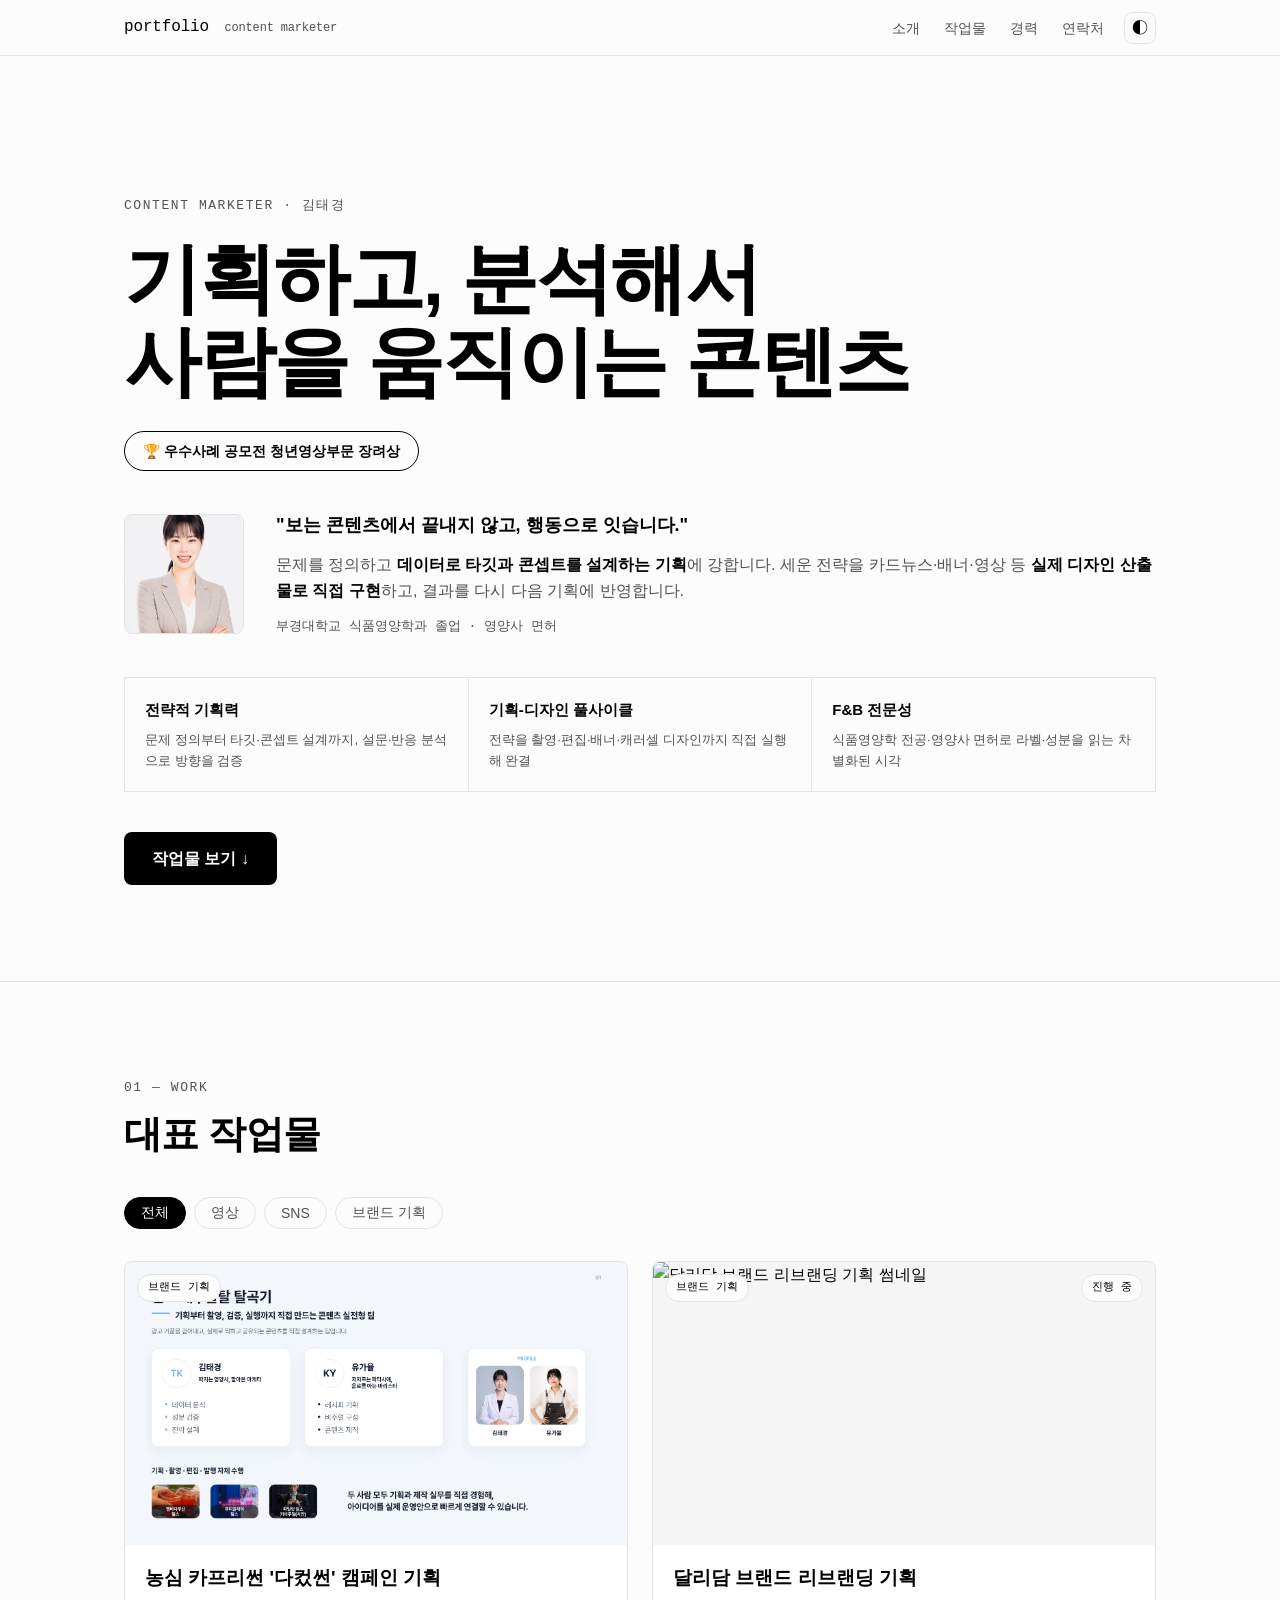
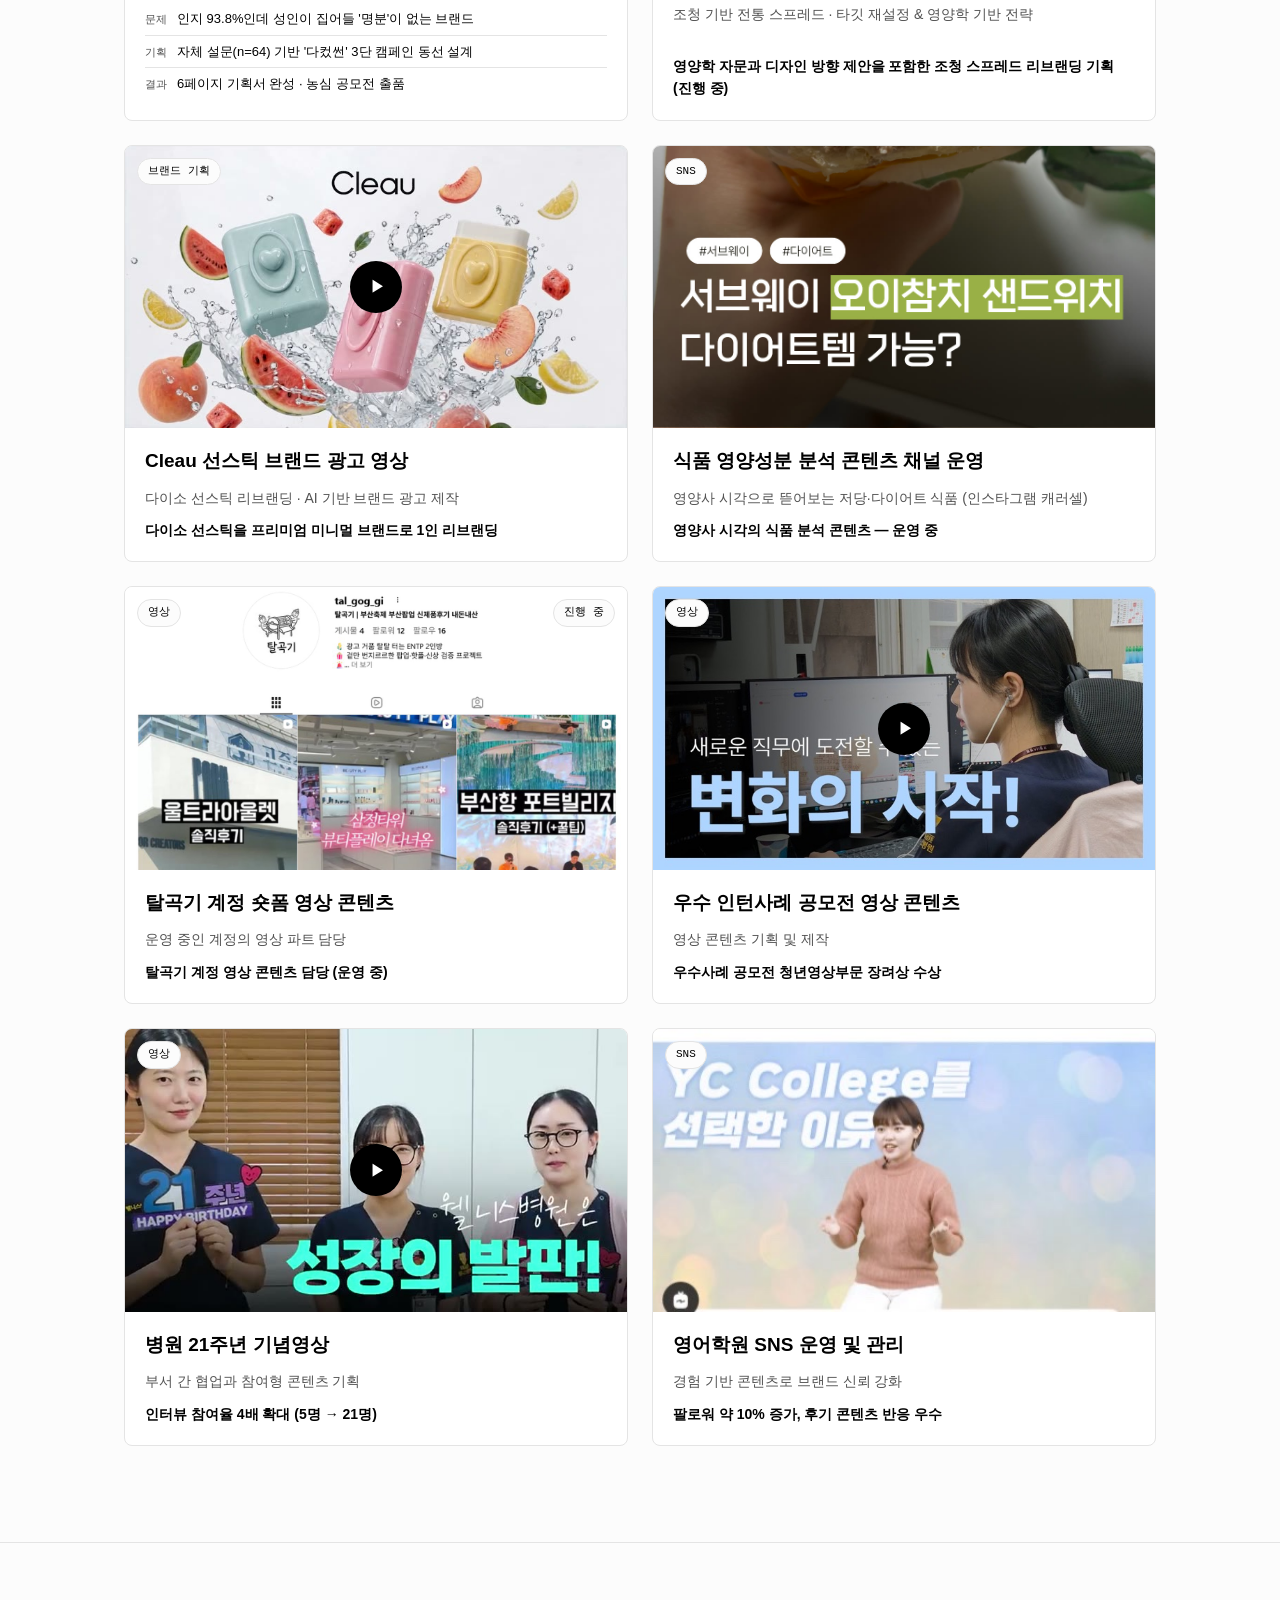
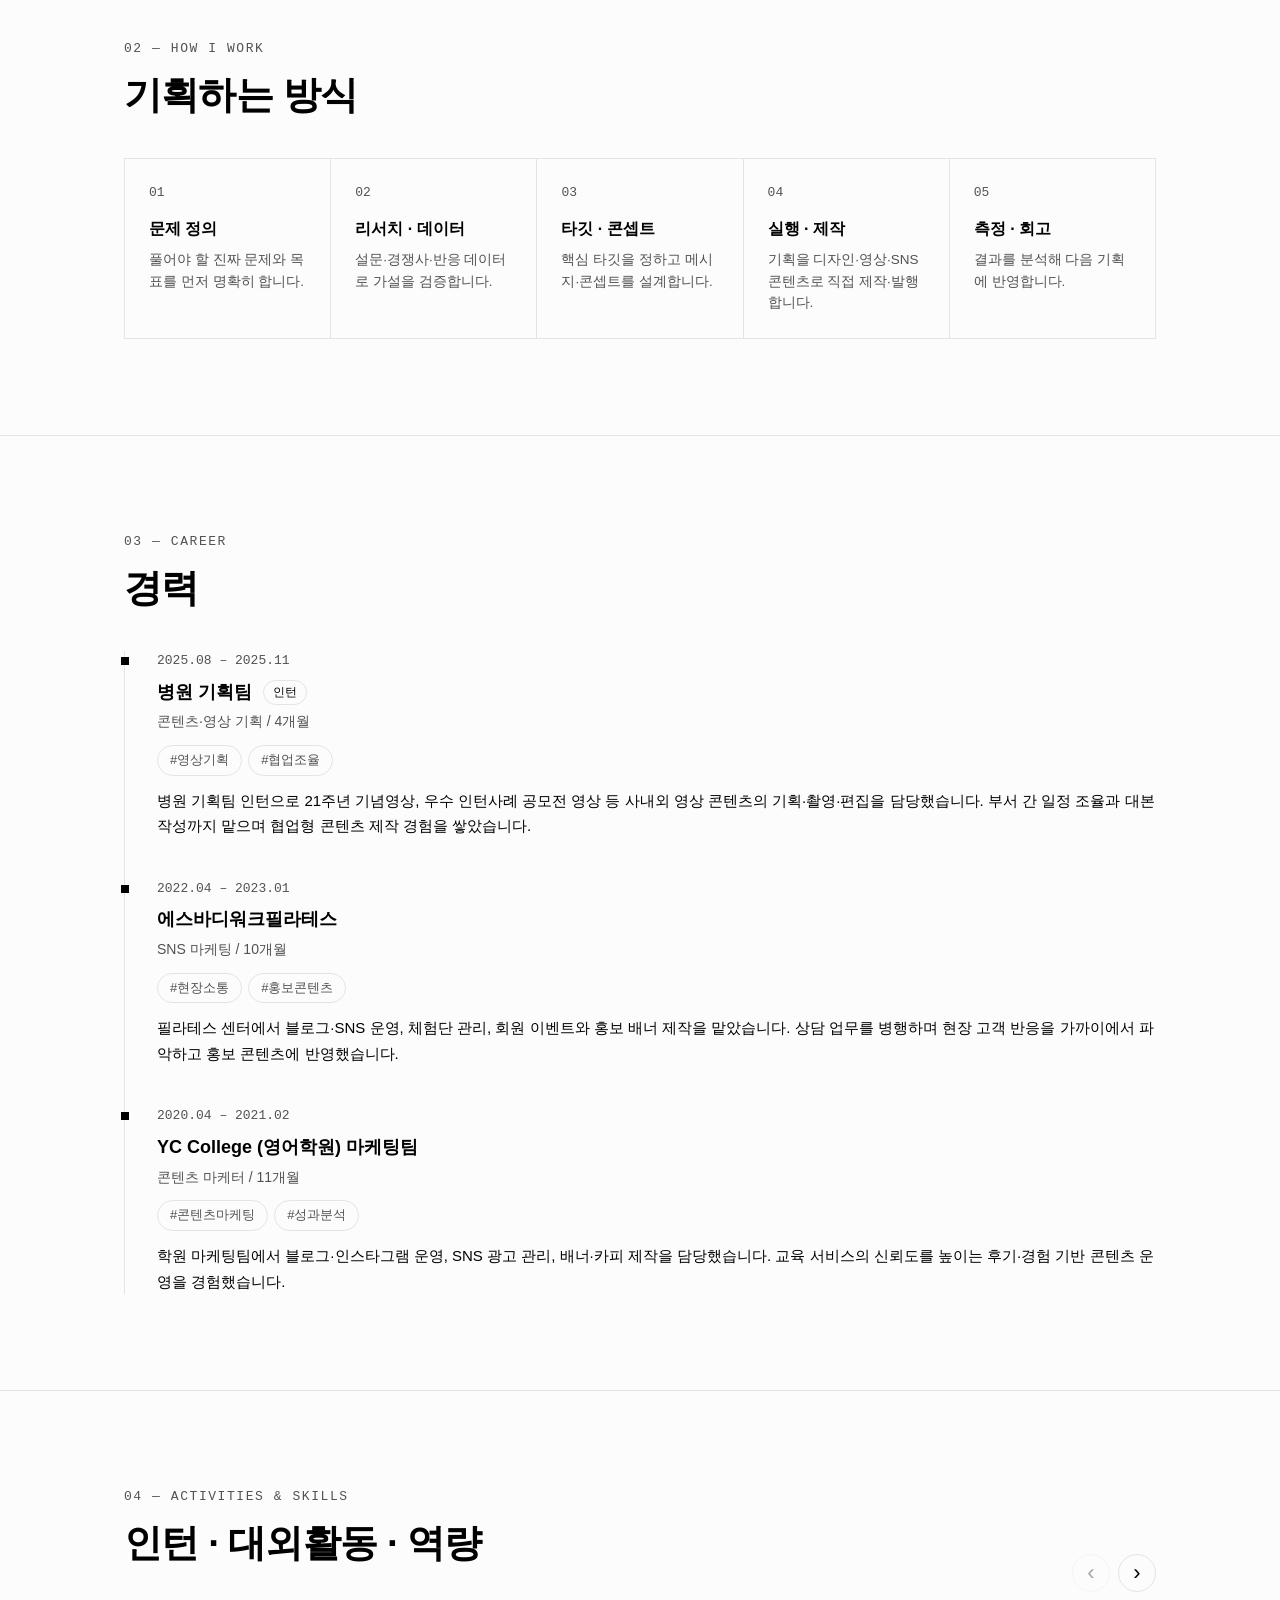
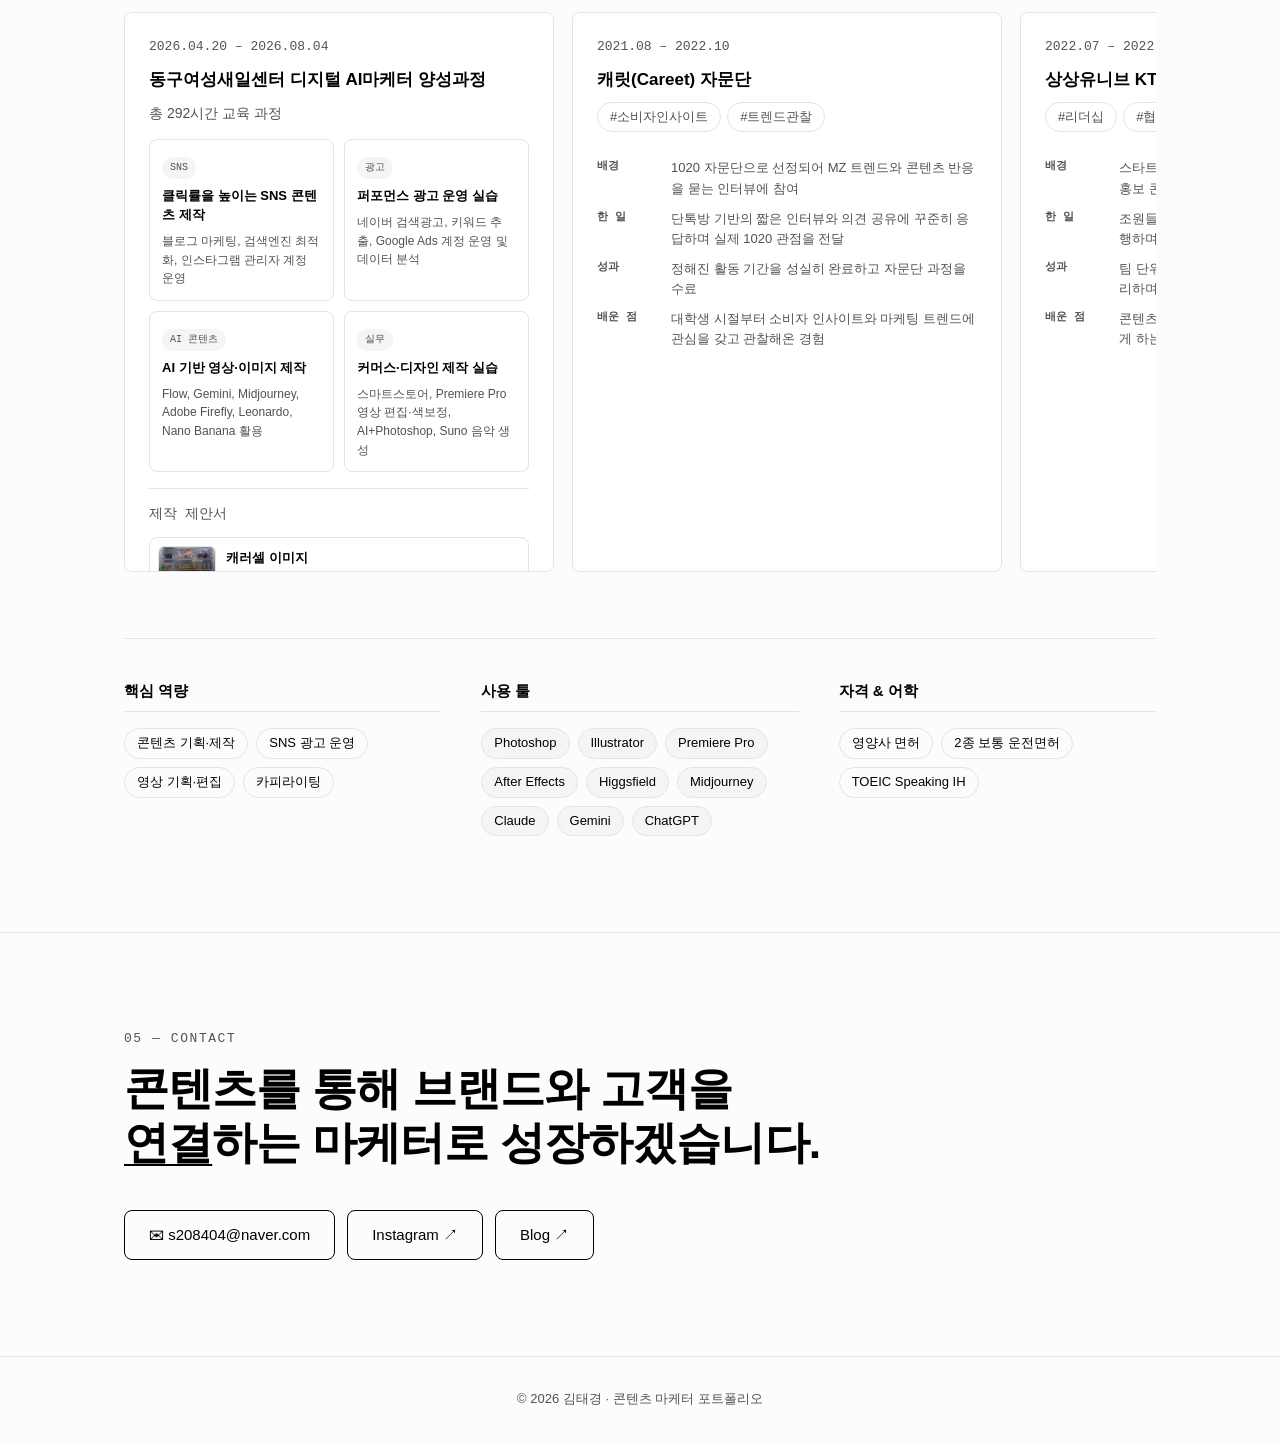
==== modified/index.html @ d47d5ecc "feat: og 메타·파비콘·CSS 캐시버스트 추가 Co-Authored-By: Claude Fable 5 <noreply@anthropic.com>" ====
<!DOCTYPE html>
<html lang="ko">
<head>
  <meta charset="UTF-8">
  <meta name="viewport" content="width=device-width, initial-scale=1.0">
  <title>김태경 · 콘텐츠 마케터 포트폴리오</title>
  <meta name="description" content="콘텐츠로 사람을 움직이는 마케터 김태경 포트폴리오">
  <meta property="og:type" content="website">
  <meta property="og:title" content="김태경 · 콘텐츠 마케터 포트폴리오">
  <meta property="og:description" content="기획하고, 분석해서 사람을 움직이는 콘텐츠 — 데이터 기반 기획과 풀사이클 제작">
  <meta property="og:image" content="https://ktg3437-crypto.github.io/Portfolio/modified/assets/images/profile.jpg">
  <meta property="og:url" content="https://ktg3437-crypto.github.io/Portfolio/modified/">
  <link rel="icon" href="data:image/svg+xml,<svg xmlns='http://www.w3.org/2000/svg' viewBox='0 0 100 100'><rect width='100' height='100' rx='16' fill='black'/><text x='50' y='70' font-size='58' font-family='monospace' fill='white' text-anchor='middle'>K</text></svg>">
  <link rel="preconnect" href="https://cdn.jsdelivr.net" crossorigin>
  <link href="https://cdn.jsdelivr.net/gh/orioncactus/pretendard@v1.3.9/dist/web/variable/pretendardvariable-dynamic-subset.min.css" rel="stylesheet">
  <link href="https://cdn.jsdelivr.net/npm/geist@1/dist/fonts/geist-sans/style.min.css" rel="stylesheet">
  <link href="https://cdn.jsdelivr.net/npm/geist@1/dist/fonts/geist-mono/style.min.css" rel="stylesheet">
  <script>
    (function () {
      var p = new URLSearchParams(location.search).get('theme');
      var saved = p || localStorage.getItem('theme');
      var dark = saved ? saved === 'dark' : matchMedia('(prefers-color-scheme: dark)').matches;
      if (dark) document.documentElement.classList.add('dark');
    })();
  </script>
  <link rel="stylesheet" href="css/style.css?v=20260711-mono">
</head>
<body>

  <!-- Navigation -->
  <header class="nav">
    <div class="nav-inner">
      <a href="#hero" class="nav-logo">portfolio <span class="nav-logo-sub">Content Marketer</span></a>
      <nav class="nav-links">
        <a href="#hero">소개</a>
        <a href="#work">작업물</a>
        <a href="#career">경력</a>
        <a href="#contact">연락처</a>
      </nav>
      <button id="themeToggle" class="theme-toggle" type="button" aria-label="다크모드 전환">◐</button>
    </div>
  </header>

  <!-- Hero (About 흡수) -->
  <section id="hero" class="hero">
    <div class="container hero-inner">
      <p class="hero-eyebrow">Content Marketer · 김태경</p>
      <h1 class="hero-title">기획하고, 분석해서<br>사람을 움직이는 콘텐츠</h1>
      <div class="hero-badge">🏆 우수사례 공모전 청년영상부문 장려상</div>
      <div class="hero-about">
        <img class="hero-photo" src="assets/images/profile.jpg" alt="김태경 프로필 사진">
        <div class="hero-about-text">
          <p class="hero-quote">"보는 콘텐츠에서 끝내지 않고, 행동으로 잇습니다."</p>
          <p class="hero-sub">문제를 정의하고 <strong>데이터로 타깃과 콘셉트를 설계하는 기획</strong>에 강합니다. 세운 전략을 카드뉴스·배너·영상 등 <strong>실제 디자인 산출물로 직접 구현</strong>하고, 결과를 다시 다음 기획에 반영합니다.</p>
          <p class="hero-edu">부경대학교 식품영양학과 졸업 · 영양사 면허</p>
        </div>
      </div>
      <ul class="hero-strengths">
        <li><strong>전략적 기획력</strong><span>문제 정의부터 타깃·콘셉트 설계까지, 설문·반응 분석으로 방향을 검증</span></li>
        <li><strong>기획-디자인 풀사이클</strong><span>전략을 촬영·편집·배너·캐러셀 디자인까지 직접 실행해 완결</span></li>
        <li><strong>F&amp;B 전문성</strong><span>식품영양학 전공·영양사 면허로 라벨·성분을 읽는 차별화된 시각</span></li>
      </ul>
      <a href="#work" class="hero-cta">작업물 보기 ↓</a>
    </div>
  </section>

  <!-- Work -->
  <section id="work" class="section">
    <div class="container">
      <p class="section-label">01 — WORK</p>
      <h2 class="section-title">대표 작업물</h2>
      <div class="filters" id="filters">
        <button class="filter active" data-filter="all">전체</button>
        <button class="filter" data-filter="video">영상</button>
        <button class="filter" data-filter="sns">SNS</button>
        <button class="filter" data-filter="branding">브랜드 기획</button>
      </div>
      <div class="work-grid" id="workGrid"><!-- JS renders cards --></div>
    </div>
  </section>

  <!-- Process -->
  <section id="process" class="section">
    <div class="container">
      <p class="section-label">02 — HOW I WORK</p>
      <h2 class="section-title">기획하는 방식</h2>
      <ol class="process">
        <li class="process-step">
          <span class="process-num">01</span>
          <h3>문제 정의</h3>
          <p>풀어야 할 진짜 문제와 목표를 먼저 명확히 합니다.</p>
        </li>
        <li class="process-step">
          <span class="process-num">02</span>
          <h3>리서치 · 데이터</h3>
          <p>설문·경쟁사·반응 데이터로 가설을 검증합니다.</p>
        </li>
        <li class="process-step">
          <span class="process-num">03</span>
          <h3>타깃 · 콘셉트</h3>
          <p>핵심 타깃을 정하고 메시지·콘셉트를 설계합니다.</p>
        </li>
        <li class="process-step">
          <span class="process-num">04</span>
          <h3>실행 · 제작</h3>
          <p>기획을 디자인·영상·SNS 콘텐츠로 직접 제작·발행합니다.</p>
        </li>
        <li class="process-step">
          <span class="process-num">05</span>
          <h3>측정 · 회고</h3>
          <p>결과를 분석해 다음 기획에 반영합니다.</p>
        </li>
      </ol>
    </div>
  </section>

  <!-- Career -->
  <section id="career" class="section">
    <div class="container">
      <p class="section-label">03 — CAREER</p>
      <h2 class="section-title">경력</h2>
      <div class="timeline">
        <div class="timeline-item">
          <div class="timeline-period">2025.08 – 2025.11</div>
          <div class="timeline-body">
            <h3>병원 기획팀 <span class="role-tag">인턴</span></h3>
            <p class="timeline-role">콘텐츠·영상 기획 / 4개월</p>
            <div class="activity-tags">
              <span>#영상기획</span>
              <span>#협업조율</span>
            </div>
            <p class="career-summary">병원 기획팀 인턴으로 21주년 기념영상, 우수 인턴사례 공모전 영상 등 사내외 영상 콘텐츠의 기획·촬영·편집을 담당했습니다. 부서 간 일정 조율과 대본 작성까지 맡으며 협업형 콘텐츠 제작 경험을 쌓았습니다.</p>
          </div>
        </div>
        <div class="timeline-item">
          <div class="timeline-period">2022.04 – 2023.01</div>
          <div class="timeline-body">
            <h3>에스바디워크필라테스</h3>
            <p class="timeline-role">SNS 마케팅 / 10개월</p>
            <div class="activity-tags">
              <span>#현장소통</span>
              <span>#홍보콘텐츠</span>
            </div>
            <p class="career-summary">필라테스 센터에서 블로그·SNS 운영, 체험단 관리, 회원 이벤트와 홍보 배너 제작을 맡았습니다. 상담 업무를 병행하며 현장 고객 반응을 가까이에서 파악하고 홍보 콘텐츠에 반영했습니다.</p>
          </div>
        </div>
        <div class="timeline-item">
          <div class="timeline-period">2020.04 – 2021.02</div>
          <div class="timeline-body">
            <h3>YC College (영어학원) 마케팅팀</h3>
            <p class="timeline-role">콘텐츠 마케터 / 11개월</p>
            <div class="activity-tags">
              <span>#콘텐츠마케팅</span>
              <span>#성과분석</span>
            </div>
            <p class="career-summary">학원 마케팅팀에서 블로그·인스타그램 운영, SNS 광고 관리, 배너·카피 제작을 담당했습니다. 교육 서비스의 신뢰도를 높이는 후기·경험 기반 콘텐츠 운영을 경험했습니다.</p>
          </div>
        </div>
      </div>
    </div>
  </section>

  <!-- Activities -->
  <section id="activities" class="section">
    <div class="container">
      <p class="section-label">04 — ACTIVITIES &amp; SKILLS</p>
      <h2 class="section-title">인턴 · 대외활동 · 역량</h2>
      <div class="activity-controls" aria-label="인턴 · 대외활동 카드 이동">
        <button class="activity-nav" type="button" data-activity-prev aria-label="이전 활동 보기">‹</button>
        <button class="activity-nav" type="button" data-activity-next aria-label="다음 활동 보기">›</button>
      </div>
      <div class="activity-grid">
        <div class="activity-card">
          <div class="activity-period">2026.04.20 – 2026.08.04</div>
          <h3>동구여성새일센터 디지털 AI마케터 양성과정</h3>
          <p>총 292시간 교육 과정</p>
          <div class="activity-work-list">
            <div class="activity-work-item">
              <span>SNS</span>
              <strong>클릭률을 높이는 SNS 콘텐츠 제작</strong>
              <p>블로그 마케팅, 검색엔진 최적화, 인스타그램 관리자 계정 운영</p>
            </div>
            <div class="activity-work-item">
              <span>광고</span>
              <strong>퍼포먼스 광고 운영 실습</strong>
              <p>네이버 검색광고, 키워드 추출, Google Ads 계정 운영 및 데이터 분석</p>
            </div>
            <div class="activity-work-item">
              <span>AI 콘텐츠</span>
              <strong>AI 기반 영상·이미지 제작</strong>
              <p>Flow, Gemini, Midjourney, Adobe Firefly, Leonardo, Nano Banana 활용</p>
            </div>
            <div class="activity-work-item">
              <span>실무</span>
              <strong>커머스·디자인 제작 실습</strong>
              <p>스마트스토어, Premiere Pro 영상 편집·색보정, AI+Photoshop, Suno 음악 생성</p>
            </div>
          </div>
          <div class="activity-artifact">
            <p class="activity-artifact-label">제작 제안서</p>
            <details class="proposal-group">
              <summary class="proposal-summary">
                <img src="assets/images/the-sepo-02.png" alt="" loading="lazy">
                <span><strong>캐러셀 이미지</strong><em>6장 보기</em></span>
              </summary>
              <div class="activity-proposal-strip">
                <a href="assets/images/the-sepo-02.png" target="_blank" rel="noopener"><img src="assets/images/the-sepo-02.png" alt="더세포 캐러셀 이미지 2" loading="lazy"></a>
                <a href="assets/images/the-sepo-04.png" target="_blank" rel="noopener"><img src="assets/images/the-sepo-04.png" alt="더세포 캐러셀 이미지 4" loading="lazy"></a>
                <a href="assets/images/the-sepo-05.png" target="_blank" rel="noopener"><img src="assets/images/the-sepo-05.png" alt="더세포 캐러셀 이미지 5" loading="lazy"></a>
                <a href="assets/images/the-sepo-06.png" target="_blank" rel="noopener"><img src="assets/images/the-sepo-06.png" alt="더세포 캐러셀 이미지 6" loading="lazy"></a>
                <a href="assets/images/the-sepo-07.png" target="_blank" rel="noopener"><img src="assets/images/the-sepo-07.png" alt="더세포 캐러셀 이미지 7" loading="lazy"></a>
                <a href="assets/images/the-sepo-08.png" target="_blank" rel="noopener"><img src="assets/images/the-sepo-08.png" alt="더세포 캐러셀 이미지 8" loading="lazy"></a>
              </div>
            </details>
            <details class="proposal-group">
              <summary class="proposal-summary">
                <img src="assets/images/the-sepo-ppt/the-sepo-ppt-01.png" alt="" loading="lazy">
                <span><strong>PPT 캡처 이미지</strong><em>24장 보기</em></span>
              </summary>
              <div class="activity-proposal-strip activity-proposal-strip-wide">
                <a href="assets/images/the-sepo-ppt/the-sepo-ppt-01.png" target="_blank" rel="noopener"><img src="assets/images/the-sepo-ppt/the-sepo-ppt-01.png" alt="더세포 PPT 캡처 1페이지" loading="lazy"></a>
                <a href="assets/images/the-sepo-ppt/the-sepo-ppt-02.png" target="_blank" rel="noopener"><img src="assets/images/the-sepo-ppt/the-sepo-ppt-02.png" alt="더세포 PPT 캡처 2페이지" loading="lazy"></a>
                <a href="assets/images/the-sepo-ppt/the-sepo-ppt-03.png" target="_blank" rel="noopener"><img src="assets/images/the-sepo-ppt/the-sepo-ppt-03.png" alt="더세포 PPT 캡처 3페이지" loading="lazy"></a>
                <a href="assets/images/the-sepo-ppt/the-sepo-ppt-04.png" target="_blank" rel="noopener"><img src="assets/images/the-sepo-ppt/the-sepo-ppt-04.png" alt="더세포 PPT 캡처 4페이지" loading="lazy"></a>
                <a href="assets/images/the-sepo-ppt/the-sepo-ppt-05.png" target="_blank" rel="noopener"><img src="assets/images/the-sepo-ppt/the-sepo-ppt-05.png" alt="더세포 PPT 캡처 5페이지" loading="lazy"></a>
                <a href="assets/images/the-sepo-ppt/the-sepo-ppt-06.png" target="_blank" rel="noopener"><img src="assets/images/the-sepo-ppt/the-sepo-ppt-06.png" alt="더세포 PPT 캡처 6페이지" loading="lazy"></a>
                <a href="assets/images/the-sepo-ppt/the-sepo-ppt-07.png" target="_blank" rel="noopener"><img src="assets/images/the-sepo-ppt/the-sepo-ppt-07.png" alt="더세포 PPT 캡처 7페이지" loading="lazy"></a>
                <a href="assets/images/the-sepo-ppt/the-sepo-ppt-08.png" target="_blank" rel="noopener"><img src="assets/images/the-sepo-ppt/the-sepo-ppt-08.png" alt="더세포 PPT 캡처 8페이지" loading="lazy"></a>
                <a href="assets/images/the-sepo-ppt/the-sepo-ppt-09.png" target="_blank" rel="noopener"><img src="assets/images/the-sepo-ppt/the-sepo-ppt-09.png" alt="더세포 PPT 캡처 9페이지" loading="lazy"></a>
                <a href="assets/images/the-sepo-ppt/the-sepo-ppt-10.png" target="_blank" rel="noopener"><img src="assets/images/the-sepo-ppt/the-sepo-ppt-10.png" alt="더세포 PPT 캡처 10페이지" loading="lazy"></a>
                <a href="assets/images/the-sepo-ppt/the-sepo-ppt-11.png" target="_blank" rel="noopener"><img src="assets/images/the-sepo-ppt/the-sepo-ppt-11.png" alt="더세포 PPT 캡처 11페이지" loading="lazy"></a>
                <a href="assets/images/the-sepo-ppt/the-sepo-ppt-12.png" target="_blank" rel="noopener"><img src="assets/images/the-sepo-ppt/the-sepo-ppt-12.png" alt="더세포 PPT 캡처 12페이지" loading="lazy"></a>
                <a href="assets/images/the-sepo-ppt/the-sepo-ppt-13.png" target="_blank" rel="noopener"><img src="assets/images/the-sepo-ppt/the-sepo-ppt-13.png" alt="더세포 PPT 캡처 13페이지" loading="lazy"></a>
                <a href="assets/images/the-sepo-ppt/the-sepo-ppt-14.png" target="_blank" rel="noopener"><img src="assets/images/the-sepo-ppt/the-sepo-ppt-14.png" alt="더세포 PPT 캡처 14페이지" loading="lazy"></a>
                <a href="assets/images/the-sepo-ppt/the-sepo-ppt-15.png" target="_blank" rel="noopener"><img src="assets/images/the-sepo-ppt/the-sepo-ppt-15.png" alt="더세포 PPT 캡처 15페이지" loading="lazy"></a>
                <a href="assets/images/the-sepo-ppt/the-sepo-ppt-16.png" target="_blank" rel="noopener"><img src="assets/images/the-sepo-ppt/the-sepo-ppt-16.png" alt="더세포 PPT 캡처 16페이지" loading="lazy"></a>
                <a href="assets/images/the-sepo-ppt/the-sepo-ppt-17.png" target="_blank" rel="noopener"><img src="assets/images/the-sepo-ppt/the-sepo-ppt-17.png" alt="더세포 PPT 캡처 17페이지" loading="lazy"></a>
                <a href="assets/images/the-sepo-ppt/the-sepo-ppt-18.png" target="_blank" rel="noopener"><img src="assets/images/the-sepo-ppt/the-sepo-ppt-18.png" alt="더세포 PPT 캡처 18페이지" loading="lazy"></a>
                <a href="assets/images/the-sepo-ppt/the-sepo-ppt-19.png" target="_blank" rel="noopener"><img src="assets/images/the-sepo-ppt/the-sepo-ppt-19.png" alt="더세포 PPT 캡처 19페이지" loading="lazy"></a>
                <a href="assets/images/the-sepo-ppt/the-sepo-ppt-20.png" target="_blank" rel="noopener"><img src="assets/images/the-sepo-ppt/the-sepo-ppt-20.png" alt="더세포 PPT 캡처 20페이지" loading="lazy"></a>
                <a href="assets/images/the-sepo-ppt/the-sepo-ppt-21.png" target="_blank" rel="noopener"><img src="assets/images/the-sepo-ppt/the-sepo-ppt-21.png" alt="더세포 PPT 캡처 21페이지" loading="lazy"></a>
                <a href="assets/images/the-sepo-ppt/the-sepo-ppt-22.png" target="_blank" rel="noopener"><img src="assets/images/the-sepo-ppt/the-sepo-ppt-22.png" alt="더세포 PPT 캡처 22페이지" loading="lazy"></a>
                <a href="assets/images/the-sepo-ppt/the-sepo-ppt-23.png" target="_blank" rel="noopener"><img src="assets/images/the-sepo-ppt/the-sepo-ppt-23.png" alt="더세포 PPT 캡처 23페이지" loading="lazy"></a>
                <a href="assets/images/the-sepo-ppt/the-sepo-ppt-24.png" target="_blank" rel="noopener"><img src="assets/images/the-sepo-ppt/the-sepo-ppt-24.png" alt="더세포 PPT 캡처 24페이지" loading="lazy"></a>
              </div>
            </details>
          </div>
        </div>
        <div class="activity-card">
          <div class="activity-period">2021.08 – 2022.10</div>
          <h3>캐릿(Careet) 자문단</h3>
          <div class="activity-tags">
            <span>#소비자인사이트</span>
            <span>#트렌드관찰</span>
          </div>
          <ul class="activity-stari">
            <li><strong>배경</strong><span>1020 자문단으로 선정되어 MZ 트렌드와 콘텐츠 반응을 묻는 인터뷰에 참여</span></li>
            <li><strong>한 일</strong><span>단톡방 기반의 짧은 인터뷰와 의견 공유에 꾸준히 응답하며 실제 1020 관점을 전달</span></li>
            <li><strong>성과</strong><span>정해진 활동 기간을 성실히 완료하고 자문단 과정을 수료</span></li>
            <li><strong>배운 점</strong><span>대학생 시절부터 소비자 인사이트와 마케팅 트렌드에 관심을 갖고 관찰해온 경험</span></li>
          </ul>
        </div>
        <div class="activity-card">
          <div class="activity-period">2022.07 – 2022.08</div>
          <h3>상상유니브 KT&amp;G 마케팅 스쿨</h3>
          <div class="activity-tags">
            <span>#리더십</span>
            <span>#협업기획</span>
          </div>
          <ul class="activity-stari">
            <li><strong>배경</strong><span>스타트업 제품을 조별로 분석해 광고 영상·포스터 등 홍보 콘텐츠를 기획하는 과정에 참여</span></li>
            <li><strong>한 일</strong><span>조원들을 모아 스터디룸을 직접 예약하고 회의를 진행하며 역할 분담과 일정 정리를 주도</span></li>
            <li><strong>성과</strong><span>팀 단위 광고 기획안을 완성하고 발표/출품까지 마무리하며 협업 프로젝트를 완주</span></li>
            <li><strong>배운 점</strong><span>콘텐츠 결과물보다 먼저 팀의 방향을 맞추고 움직이게 하는 리더십의 중요성을 체감</span></li>
          </ul>
        </div>
        <div class="activity-card">
          <div class="activity-period">2021.09 – 2021.11</div>
          <h3>베러먼데이클럽</h3>
          <div class="activity-tags">
            <span>#영상기획</span>
            <span>#스토리보드</span>
          </div>
          <ul class="activity-stari">
            <li><strong>배경</strong><span>영상 기획과 제작 과정을 배우며 콘텐츠를 완성하는 10주 과정에 참여</span></li>
            <li><strong>한 일</strong><span>영상 제작법, 기획 흐름, 스토리보드 작성, 레퍼런스 리서치 방법을 학습하고 실습</span></li>
            <li><strong>성과</strong><span>과정을 수료하며 영상 콘텐츠를 기획 단계부터 설계하는 기본기를 확보</span></li>
            <li><strong>배운 점</strong><span>좋은 영상은 촬영보다 먼저 문제 정의, 레퍼런스 분석, 장면 설계에서 시작된다는 점을 배움</span></li>
          </ul>
          <div class="activity-artifact">
            <p class="activity-artifact-label">제작 영상</p>
            <video class="activity-video" src="assets/video/better-monday-club.mp4" controls playsinline preload="metadata"></video>
          </div>
        </div>
      </div>
      <div class="skills-block" id="skills">
        <div class="skills-group">
          <h3>핵심 역량</h3>
          <div class="tags">
            <span class="tag">콘텐츠 기획·제작</span>
            <span class="tag">SNS 광고 운영</span>
            <span class="tag">영상 기획·편집</span>
            <span class="tag">카피라이팅</span>
          </div>
        </div>
        <div class="skills-group">
          <h3>사용 툴</h3>
          <div class="tags">
            <span class="tag tool">Photoshop</span>
            <span class="tag tool">Illustrator</span>
            <span class="tag tool">Premiere Pro</span>
            <span class="tag tool">After Effects</span>
            <span class="tag tool">Higgsfield</span>
            <span class="tag tool">Midjourney</span>
            <span class="tag tool">Claude</span>
            <span class="tag tool">Gemini</span>
            <span class="tag tool">ChatGPT</span>
          </div>
        </div>
        <div class="skills-group">
          <h3>자격 &amp; 어학</h3>
          <div class="tags">
            <span class="tag">영양사 면허</span>
            <span class="tag">2종 보통 운전면허</span>
            <span class="tag">TOEIC Speaking IH</span>
          </div>
        </div>
      </div>
    </div>
  </section>

  <!-- Contact -->
  <section id="contact" class="section">
    <div class="container contact-inner">
      <p class="section-label">05 — CONTACT</p>
      <h2 class="section-title">콘텐츠를 통해 브랜드와 고객을<br><span class="accent">연결</span>하는 마케터로 성장하겠습니다.</h2>
      <div class="contact-links">
        <a href="mailto:s208404@naver.com">✉ s208404@naver.com</a>
        <a href="https://www.instagram.com/soft_day_365" target="_blank" rel="noopener">Instagram ↗</a>
        <a href="https://blog.naver.com/tae_gyeong_2" target="_blank" rel="noopener">Blog ↗</a>
      </div>
    </div>
  </section>

  <footer class="footer">
    <p>© 2026 김태경 · 콘텐츠 마케터 포트폴리오</p>
  </footer>

  <!-- Modal -->
  <div class="modal" id="modal" aria-hidden="true">
    <div class="modal-backdrop" data-close></div>
    <div class="modal-dialog" role="dialog" aria-modal="true">
      <button class="modal-close" data-close aria-label="닫기">×</button>
      <div class="modal-content" id="modalContent"><!-- JS fills --></div>
    </div>
  </div>

  <script src="js/main.js?v=20260630"></script>
</body>
</html>
---- modified/css/style.css ----
/* ===== Reset ===== */
* { margin: 0; padding: 0; box-sizing: border-box; }

/* ===== Theme tokens ===== */
:root {
  --background: oklch(0.99 0 0);
  --foreground: oklch(0 0 0);
  --card: oklch(1 0 0);
  --card-foreground: oklch(0 0 0);
  --primary: oklch(0 0 0);
  --primary-foreground: oklch(1 0 0);
  --secondary: oklch(0.94 0 0);
  --muted: oklch(0.97 0 0);
  --muted-foreground: oklch(0.44 0 0);
  --accent: oklch(0.94 0 0);
  --border: oklch(0.92 0 0);
  --input: oklch(0.94 0 0);
  --ring: oklch(0 0 0);
  --radius: 0.5rem;
  --font-sans: Geist, "Pretendard Variable", Pretendard, sans-serif;
  --font-mono: "Geist Mono", monospace;
  --shadow: 0px 1px 2px 0px hsl(0 0% 0% / 0.18);
}
.dark {
  --background: oklch(0 0 0);
  --foreground: oklch(1 0 0);
  --card: oklch(0.14 0 0);
  --card-foreground: oklch(1 0 0);
  --primary: oklch(1 0 0);
  --primary-foreground: oklch(0 0 0);
  --secondary: oklch(0.25 0 0);
  --muted: oklch(0.23 0 0);
  --muted-foreground: oklch(0.72 0 0);
  --accent: oklch(0.32 0 0);
  --border: oklch(0.26 0 0);
  --input: oklch(0.32 0 0);
  --ring: oklch(0.72 0 0);
}

/* ===== Base ===== */
html { scroll-behavior: smooth; scroll-padding-top: 72px; }
body {
  background: var(--background);
  color: var(--foreground);
  font-family: var(--font-sans);
  line-height: 1.6;
  -webkit-font-smoothing: antialiased;
  transition: background .2s, color .2s;
}
a { color: inherit; }
a:focus-visible, button:focus-visible {
  outline: 2px solid var(--ring); outline-offset: 2px;
}
.container { max-width: 1080px; margin: 0 auto; padding: 0 24px; }
.section { padding: 96px 0; border-top: 1px solid var(--border); }

/* ===== Nav ===== */
.nav {
  position: sticky; top: 0; z-index: 50; height: 56px;
  background: color-mix(in oklab, var(--background) 85%, transparent);
  backdrop-filter: blur(8px);
  border-bottom: 1px solid var(--border);
}
.nav-inner {
  max-width: 1080px; margin: 0 auto; height: 56px; padding: 0 24px;
  display: flex; align-items: center;
}
.nav-logo {
  font-family: var(--font-mono); font-size: 16px; text-transform: lowercase;
  letter-spacing: -.01em; text-decoration: none; color: var(--foreground);
}
.nav-logo-sub { margin-left: 6px; font-size: 12px; color: var(--muted-foreground); }
@media (max-width: 600px) { .nav-logo-sub { display: none; } }
.nav-links { display: flex; margin-left: auto; }
.nav-links a {
  margin-left: 24px; font-size: 14px; color: var(--muted-foreground);
  text-decoration: none; transition: color .2s;
}
.nav-links a:hover { color: var(--foreground); }
.theme-toggle {
  flex: 0 0 auto; width: 32px; height: 32px; margin-left: 20px;
  display: inline-flex; align-items: center; justify-content: center;
  border: 1px solid var(--border); border-radius: var(--radius);
  background: transparent; color: var(--foreground);
  font-size: 16px; line-height: 1; cursor: pointer;
}
.theme-toggle:hover { border-color: var(--foreground); }

/* ===== Hero (About 흡수) ===== */
.hero { padding: 140px 0 96px; }
.hero-eyebrow {
  font-family: var(--font-mono); font-size: 13px; letter-spacing: .12em;
  text-transform: uppercase; color: var(--muted-foreground);
}
.hero-title {
  margin-top: 20px;
  font-size: clamp(2.6rem, 7vw, 4.8rem); font-weight: 800;
  letter-spacing: -.03em; line-height: 1.08;
}
.hero-badge {
  display: inline-block; margin-top: 28px;
  border: 1px solid var(--foreground); border-radius: 999px;
  padding: 8px 18px; font-size: 14px; font-weight: 600;
}
.hero-about { display: flex; gap: 32px; align-items: center; margin-top: 40px; }
.hero-about-text { min-width: 0; }
.hero-photo {
  flex: 0 0 120px; width: 120px; height: 120px; object-fit: cover;
  border: 1px solid var(--border); border-radius: var(--radius);
}
.hero-quote { font-size: 18px; font-weight: 700; }
.hero-sub { margin-top: 12px; font-size: 16px; line-height: 1.65; color: var(--muted-foreground); }
.hero-sub strong { color: var(--foreground); font-weight: 600; }
.hero-edu {
  margin-top: 12px; font-family: var(--font-mono); font-size: 13px;
  color: var(--muted-foreground);
}
.hero-strengths {
  list-style: none; margin-top: 40px;
  display: grid; grid-template-columns: repeat(3, 1fr); gap: 1px;
  background: var(--border); border: 1px solid var(--border);
}
.hero-strengths li {
  background: var(--background); padding: 20px;
  display: flex; flex-direction: column; gap: 8px;
}
.hero-strengths strong { font-size: 15px; }
.hero-strengths span { font-size: 13px; line-height: 1.55; color: var(--muted-foreground); }
.hero-cta {
  display: inline-block; margin-top: 40px; padding: 14px 28px;
  background: var(--primary); color: var(--primary-foreground);
  border-radius: var(--radius); font-weight: 600; text-decoration: none;
  transition: opacity .15s;
}
.hero-cta:hover { opacity: .85; }

/* ===== Section label / title ===== */
.section-label {
  font-family: var(--font-mono); font-size: 13px; letter-spacing: .12em;
  text-transform: uppercase; color: var(--muted-foreground);
}
.section-title {
  margin: 12px 0 40px;
  font-size: clamp(1.6rem, 3.5vw, 2.4rem); font-weight: 800;
  letter-spacing: -.02em; line-height: 1.2;
}
.accent { text-decoration: underline; text-underline-offset: 6px; text-decoration-thickness: 2px; }

/* ===== Work ===== */
.filters { display: flex; flex-wrap: wrap; gap: 8px; margin-bottom: 32px; }
.filter {
  padding: 6px 16px; border: 1px solid var(--border); border-radius: 999px;
  background: transparent; color: var(--muted-foreground);
  font-size: 14px; font-family: inherit; cursor: pointer; transition: all .15s;
}
.filter:hover { color: var(--foreground); border-color: var(--foreground); }
.filter.active {
  background: var(--primary); color: var(--primary-foreground); border-color: var(--primary);
}
.work-grid { display: grid; grid-template-columns: repeat(2, 1fr); gap: 24px; }
.work-card {
  display: flex; flex-direction: column;
  border: 1px solid var(--border); border-radius: var(--radius);
  background: var(--card); color: var(--card-foreground);
  overflow: hidden; cursor: pointer;
  transition: border-color .15s, transform .15s;
}
.work-card:hover { border-color: var(--foreground); transform: translateY(-2px); }
.work-card-thumb {
  position: relative; aspect-ratio: 16 / 9; overflow: hidden; background: var(--muted);
}
.work-card-thumb img { width: 100%; height: 100%; object-fit: cover; display: block; }
.work-card-badge {
  position: absolute; top: 12px; left: 12px;
  background: var(--background); border: 1px solid var(--border);
  color: var(--foreground); font-family: var(--font-mono); font-size: 11px;
  padding: 4px 10px; border-radius: 999px;
}
.work-card-play {
  position: absolute; inset: 0; margin: auto;
  width: 52px; height: 52px; display: flex; align-items: center; justify-content: center;
  background: var(--foreground); color: var(--primary-foreground);
  border-radius: 50%; font-size: 16px; padding-left: 3px;
}
.work-card-progress {
  position: absolute; top: 12px; right: 12px;
  background: var(--background); border: 1px solid var(--border);
  color: var(--foreground); font-family: var(--font-mono); font-size: 11px;
  padding: 4px 10px; border-radius: 999px;
}
.work-card-top { padding: 20px 20px 0; }
.work-card-cat {
  font-family: var(--font-mono); font-size: 11px; text-transform: uppercase;
  color: var(--muted-foreground);
}
.work-card-title { font-size: 19px; font-weight: 700; line-height: 1.4; }
.work-card-body { flex: 1; display: flex; flex-direction: column; padding: 12px 20px 20px; }
.work-card-summary { list-style: none; }
.work-card-summary li {
  padding: 6px 0; font-size: 13px; line-height: 1.5;
  border-top: 1px solid var(--border);
}
.work-card-summary li:first-child { border-top: none; }
.work-card-summary li span {
  font-family: var(--font-mono); font-size: 11px; text-transform: uppercase;
  color: var(--muted-foreground); margin-right: 10px;
}
.work-card-sub { font-size: 14px; color: var(--muted-foreground); margin-bottom: 10px; }
.work-card-result { margin-top: auto; font-size: 14px; font-weight: 600; }

/* ===== Process ===== */
.process {
  list-style: none; display: grid; grid-template-columns: repeat(5, 1fr); gap: 1px;
  background: var(--border); border: 1px solid var(--border);
}
.process-step { background: var(--background); padding: 24px; }
.process-num {
  display: block; margin-bottom: 12px;
  font-family: var(--font-mono); font-size: 13px; color: var(--muted-foreground);
}
.process-step h3 { font-size: 16px; font-weight: 700; margin-bottom: 8px; }
.process-step p { font-size: 13.5px; line-height: 1.6; color: var(--muted-foreground); }

/* ===== Career timeline ===== */
.timeline { border-left: 1px solid var(--border); }
.timeline-item { position: relative; padding: 0 0 40px 32px; }
.timeline-item:last-child { padding-bottom: 0; }
.timeline-item::before {
  content: ""; position: absolute; left: -4px; top: 6px;
  width: 8px; height: 8px; background: var(--foreground);
}
.timeline-period { font-family: var(--font-mono); font-size: 13px; color: var(--muted-foreground); }
.timeline-body h3 { margin: 6px 0 4px; font-size: 18px; font-weight: 700; }
.role-tag {
  display: inline-block; margin-left: 6px; vertical-align: middle;
  border: 1px solid var(--border); border-radius: 999px; padding: 2px 9px;
  font-size: 12px; font-weight: 500;
}
.timeline-role { margin-bottom: 12px; font-size: 14px; color: var(--muted-foreground); }
.career-summary { font-size: 15px; line-height: 1.7; }

/* ===== Tags (career / activities / skills) ===== */
.activity-tags { display: flex; flex-wrap: wrap; gap: 6px; margin-bottom: 12px; }
.activity-tags span {
  border: 1px solid var(--border); border-radius: 999px; padding: 4px 12px;
  font-size: 13px; color: var(--muted-foreground); background: transparent;
}
.tags { display: flex; flex-wrap: wrap; gap: 8px; }
.tag {
  border: 1px solid var(--border); border-radius: 999px; padding: 4px 12px;
  font-size: 13px; background: transparent;
}
.tag.tool { background: var(--muted); }

/* ===== Activities ===== */
.activity-controls { display: flex; justify-content: flex-end; gap: 8px; margin: -52px 0 18px; }
.activity-nav {
  width: 38px; height: 38px; display: inline-flex; align-items: center; justify-content: center;
  border: 1px solid var(--border); border-radius: 999px;
  background: var(--background); color: var(--foreground);
  font-size: 22px; line-height: 1; cursor: pointer;
  transition: border-color .15s, background .15s;
}
.activity-nav:hover { border-color: var(--foreground); background: var(--muted); }
.activity-nav:disabled { opacity: .35; cursor: default; }
.activity-grid {
  display: flex; gap: 18px; overflow-x: auto; overflow-y: hidden;
  align-items: stretch; padding: 2px 2px 18px;
  scroll-snap-type: x mandatory; scrollbar-width: thin;
  scrollbar-color: var(--muted-foreground) transparent;
}
.activity-grid::-webkit-scrollbar { height: 8px; }
.activity-grid::-webkit-scrollbar-track { background: transparent; }
.activity-grid::-webkit-scrollbar-thumb { background: var(--border); border-radius: 999px; }
.activity-grid::after { content: ""; flex: 0 0 1px; }
.activity-card {
  flex: 0 0 clamp(340px, 42vw, 430px); height: 560px; overflow-y: auto;
  scroll-snap-align: start; overscroll-behavior: contain;
  display: flex; flex-direction: column; padding: 24px;
  border: 1px solid var(--border); border-radius: var(--radius);
  background: var(--card); color: var(--card-foreground);
}
.activity-period { margin-bottom: 10px; font-family: var(--font-mono); font-size: 13px; color: var(--muted-foreground); }
.activity-card h3 { margin-bottom: 10px; font-size: 17px; font-weight: 700; line-height: 1.4; }
.activity-card p { font-size: 14px; line-height: 1.7; color: var(--muted-foreground); }
.activity-stari { list-style: none; display: grid; gap: 10px; margin-top: 14px; }
.activity-stari li {
  display: grid; grid-template-columns: 64px 1fr; gap: 10px; align-items: start;
  font-size: 13px; line-height: 1.55; color: var(--muted-foreground);
}
.activity-stari strong {
  font-family: var(--font-mono); font-size: 11px; text-transform: uppercase;
  color: var(--muted-foreground);
}
.activity-stari span { min-width: 0; }
.activity-work-list { display: grid; grid-template-columns: 1fr 1fr; gap: 10px; margin-top: 14px; }
.activity-work-item {
  border: 1px solid var(--border); border-radius: var(--radius); padding: 12px;
}
.activity-work-item span {
  display: inline-block; margin-bottom: 8px; padding: 3px 8px; border-radius: 999px;
  background: var(--muted); color: var(--muted-foreground);
  font-family: var(--font-mono); font-size: 10px; text-transform: uppercase;
}
.activity-work-item strong { display: block; font-size: 13px; line-height: 1.45; }
.activity-work-item p { margin-top: 7px; font-size: 12px; line-height: 1.55; color: var(--muted-foreground); }
.activity-artifact { margin-top: 16px; padding-top: 14px; border-top: 1px solid var(--border); }
.activity-artifact-label {
  margin-bottom: 8px; font-family: var(--font-mono); font-size: 11px;
  text-transform: uppercase; color: var(--muted-foreground);
}
.activity-video {
  width: 100%; max-width: 280px; aspect-ratio: 16 / 9; display: block; margin: 0 auto;
  object-fit: cover; background: #000;
  border: 1px solid var(--border); border-radius: var(--radius);
}
.proposal-group { margin-top: 10px; }
.proposal-group + .proposal-group { margin-top: 14px; padding-top: 12px; border-top: 1px solid var(--border); }
.proposal-summary {
  display: grid; grid-template-columns: 58px 1fr; gap: 10px; align-items: center;
  padding: 8px; border: 1px solid var(--border); border-radius: var(--radius);
  background: var(--card); cursor: pointer; list-style: none;
}
.proposal-summary::-webkit-details-marker { display: none; }
.proposal-summary::after {
  content: "펼치기"; justify-self: end;
  font-family: var(--font-mono); font-size: 11px; color: var(--muted-foreground);
}
.proposal-group[open] .proposal-summary::after { content: "접기"; }
.proposal-summary img {
  width: 58px; aspect-ratio: 4 / 3; object-fit: cover;
  border: 1px solid var(--border); border-radius: 6px;
}
.proposal-summary strong { display: block; font-size: 13px; line-height: 1.35; }
.proposal-summary em { display: block; margin-top: 2px; font-style: normal; font-size: 11px; color: var(--muted-foreground); }
.proposal-group[open] .activity-proposal-strip { margin-top: 10px; }
.activity-proposal-strip {
  display: flex; gap: 8px; overflow-x: auto; padding-bottom: 4px;
  scroll-snap-type: x proximity;
}
.activity-proposal-strip a {
  flex: 0 0 88px; width: 88px; aspect-ratio: 3 / 4; display: block; scroll-snap-align: start;
}
.activity-proposal-strip-wide a { flex-basis: 132px; width: 132px; aspect-ratio: 16 / 9; }
.activity-proposal-strip img {
  width: 100%; height: 100%; object-fit: cover; display: block;
  border: 1px solid var(--border); border-radius: 6px;
}

/* ===== Skills ===== */
.skills-block {
  margin-top: 48px; padding-top: 40px; border-top: 1px solid var(--border);
  display: grid; grid-template-columns: repeat(3, 1fr); gap: 40px;
}
.skills-group h3 {
  margin-bottom: 16px; padding-bottom: 8px; font-size: 15px; font-weight: 700;
  border-bottom: 1px solid var(--border);
}

/* ===== Contact ===== */
#contact .section-title { font-size: clamp(1.8rem, 4vw, 2.8rem); }
.contact-links { display: flex; flex-wrap: wrap; gap: 12px; margin-top: 24px; }
.contact-links a {
  padding: 12px 24px; border: 1px solid var(--foreground); border-radius: var(--radius);
  color: var(--foreground); text-decoration: none; font-size: 15px;
  transition: background .15s, color .15s;
}
.contact-links a:hover { background: var(--primary); color: var(--primary-foreground); }

/* ===== Footer ===== */
.footer {
  padding: 32px 0; text-align: center;
  font-size: 13px; color: var(--muted-foreground);
  border-top: 1px solid var(--border);
}

/* ===== Modal ===== */
.modal { position: fixed; inset: 0; z-index: 100; display: none; }
.modal.open { display: block; }
.modal-backdrop { position: absolute; inset: 0; background: rgb(0 0 0 / .6); }
.modal-dialog {
  position: relative; max-width: 880px; margin: 6vh auto; max-height: 88vh; overflow-y: auto;
  padding: 40px; background: var(--card); color: var(--card-foreground);
  border: 1px solid var(--border); border-radius: var(--radius);
  animation: pop .25s ease;
}
@keyframes pop { from { opacity: 0; transform: translateY(16px); } to { opacity: 1; transform: none; } }
.modal-close {
  position: absolute; top: 16px; right: 20px; background: none; border: none;
  font-size: 28px; line-height: 1; color: var(--muted-foreground); cursor: pointer;
}
.modal-close:hover { color: var(--foreground); }
.modal-video {
  width: 100%; aspect-ratio: 16 / 9; margin-bottom: 20px; display: block; border: 0;
  background: #000; border-radius: var(--radius);
}
.modal-cat {
  font-family: var(--font-mono); font-size: 12px; text-transform: uppercase;
  letter-spacing: .08em; color: var(--muted-foreground);
}
.modal-progress {
  margin-left: 8px; padding: 3px 10px;
  border: 1px solid var(--border); border-radius: 999px;
  font-family: var(--font-mono); font-size: 11px; color: var(--muted-foreground);
}
.modal-title { margin: 8px 0 4px; font-size: 26px; font-weight: 800; letter-spacing: -.02em; }
.modal-subtitle { margin-bottom: 8px; font-size: 15px; color: var(--muted-foreground); }
.modal-meta { margin-bottom: 20px; font-family: var(--font-mono); font-size: 13px; color: var(--muted-foreground); }
.modal-tags { display: flex; flex-wrap: wrap; gap: 8px; margin-bottom: 22px; }
.modal-tags span { font-size: 13px; color: var(--muted-foreground); }
.modal-block { margin-bottom: 24px; }
.modal-block h4 {
  margin-bottom: 10px; padding-bottom: 8px;
  font-family: var(--font-mono); font-size: 12px; text-transform: uppercase;
  letter-spacing: .1em; color: var(--muted-foreground);
  border-bottom: 1px solid var(--border);
}
.modal-block p { font-size: 15px; line-height: 1.7; }
.modal-block ul { padding-left: 18px; }
.modal-block li { margin-bottom: 4px; font-size: 15px; line-height: 1.6; }
.modal-contribution {
  padding: 14px 16px; background: var(--muted); border-left: 3px solid var(--foreground);
  border-radius: var(--radius); font-weight: 600; font-size: 15px; line-height: 1.5;
}
.insight-list, .decision-list, .impact-list { list-style: none; padding-left: 0; }
.insight-list li {
  position: relative; padding: 10px 0 10px 24px;
  border-bottom: 1px solid var(--border); font-size: 14px; line-height: 1.55;
}
.insight-list li:last-child { border-bottom: none; }
.insight-list li::before {
  content: "—"; position: absolute; left: 0; top: 10px;
  font-family: var(--font-mono); color: var(--muted-foreground);
}
.decision-list li {
  position: relative; padding: 12px 0 12px 18px; border-bottom: 1px solid var(--border);
}
.decision-list li:last-child { border-bottom: none; }
.decision-list li::before {
  content: ""; position: absolute; left: 0; top: 18px;
  width: 6px; height: 6px; background: var(--foreground);
}
.decision-list strong { display: block; margin-bottom: 4px; font-size: 15px; font-weight: 700; }
.decision-list span { display: block; font-size: 14px; line-height: 1.55; color: var(--muted-foreground); }
.impact-list li {
  position: relative; padding-left: 22px; margin-bottom: 8px; font-size: 15px; line-height: 1.5;
}
.impact-list li::before { content: "▸"; position: absolute; left: 4px; top: 0; color: var(--foreground); font-size: 13px; }
.palette { display: flex; flex-wrap: wrap; gap: 14px; margin-top: 14px; }
.swatch { display: flex; flex-direction: column; gap: 4px; font-size: 12px; }
.swatch span { display: block; width: 100%; min-width: 64px; height: 44px; border: 1px solid var(--border); border-radius: 8px; }
.swatch em { font-style: normal; font-weight: 700; }
.swatch small { color: var(--muted-foreground); letter-spacing: .3px; }
.source-link {
  display: inline-block; margin-top: 14px; font-size: 13px; color: var(--muted-foreground);
  text-decoration: underline; text-underline-offset: 3px;
}
.source-link:hover { color: var(--foreground); }
.gallery { display: grid; grid-template-columns: repeat(3, 1fr); gap: 12px; }
.gallery.gallery-2 { grid-template-columns: 1fr 1fr; }
.gallery-item { margin: 0; }
.gallery-item img { width: 100%; display: block; border: 1px solid var(--border); border-radius: var(--radius); }
.gallery-item figcaption { margin-top: 7px; font-size: 12px; line-height: 1.5; color: var(--muted-foreground); }
.modal-links { display: flex; flex-wrap: wrap; gap: 10px; margin-top: 8px; }
.modal-link {
  display: inline-block; padding: 12px 24px;
  background: var(--primary); color: var(--primary-foreground);
  border: 1px solid var(--foreground); border-radius: var(--radius);
  text-decoration: none; font-weight: 600; font-size: 14px; transition: opacity .15s;
}
.modal-link:hover { opacity: .85; }
.modal-links .modal-link:nth-child(2) { background: transparent; color: var(--foreground); }
.modal-links .modal-link:nth-child(2):hover { background: var(--muted); opacity: 1; }

/* ===== Responsive ===== */
@media (max-width: 900px) {
  .process { grid-template-columns: repeat(2, 1fr); }
  .gallery { grid-template-columns: 1fr 1fr; }
  .activity-controls { margin-top: -44px; }
  .activity-card { flex-basis: min(82vw, 390px); height: 540px; }
}
@media (max-width: 640px) {
  .container { padding: 0 20px; }
  .nav-inner { padding: 0 20px; }
  .section { padding: 64px 0; }
  .hero { padding: 104px 0 64px; }
  .hero-about { flex-direction: column; align-items: stretch; }
  .hero-strengths { grid-template-columns: 1fr; }
  .work-grid { grid-template-columns: 1fr; }
  .process { grid-template-columns: 1fr; }
  .skills-block { grid-template-columns: 1fr; gap: 28px; }
  .gallery { grid-template-columns: 1fr; }
  .nav-links a { margin-left: 14px; font-size: 13px; }
  .theme-toggle { margin-left: 12px; }
  .activity-controls { margin: 0 0 14px; justify-content: flex-start; }
  .activity-card { flex-basis: 86vw; height: 520px; padding: 20px; }
  .activity-work-list { grid-template-columns: 1fr; }
  .modal-dialog { margin: 0; min-height: 100vh; border-radius: 0; padding: 20px; }
  .modal-title { font-size: 22px; }
}
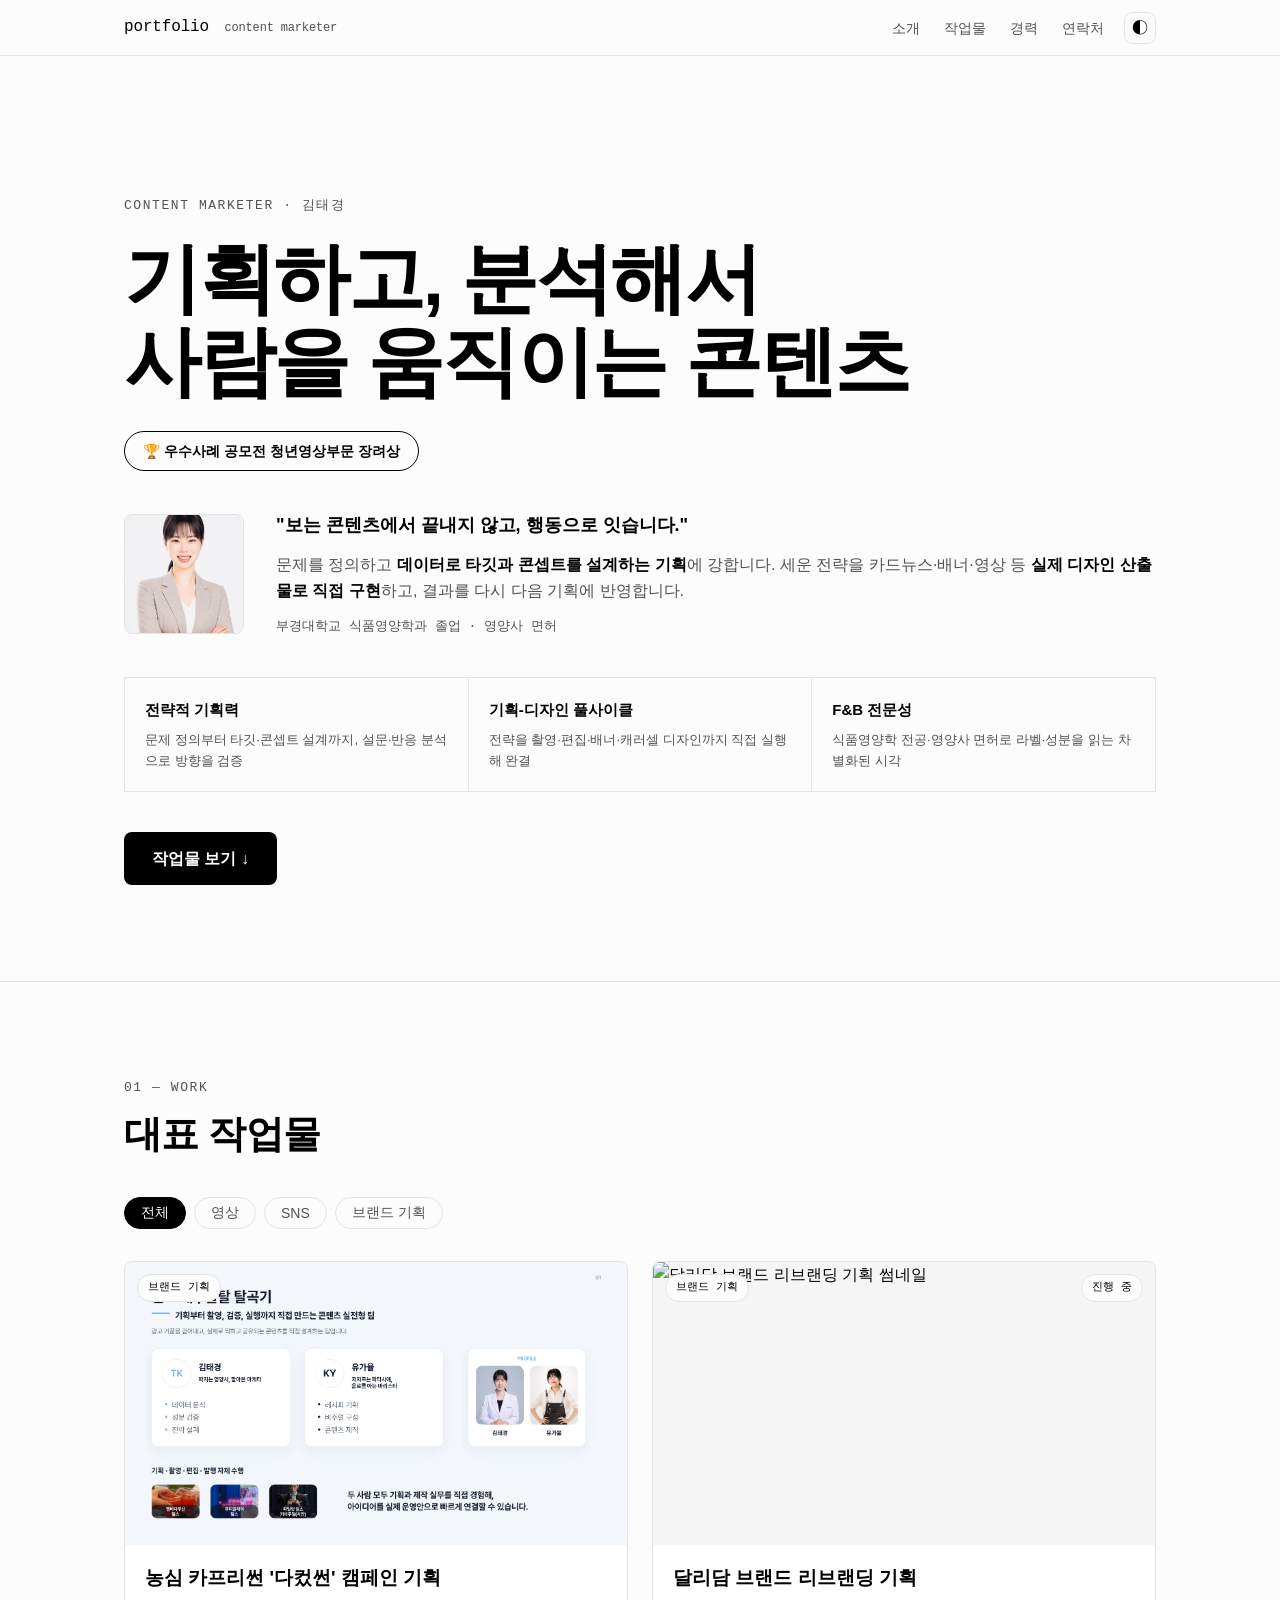
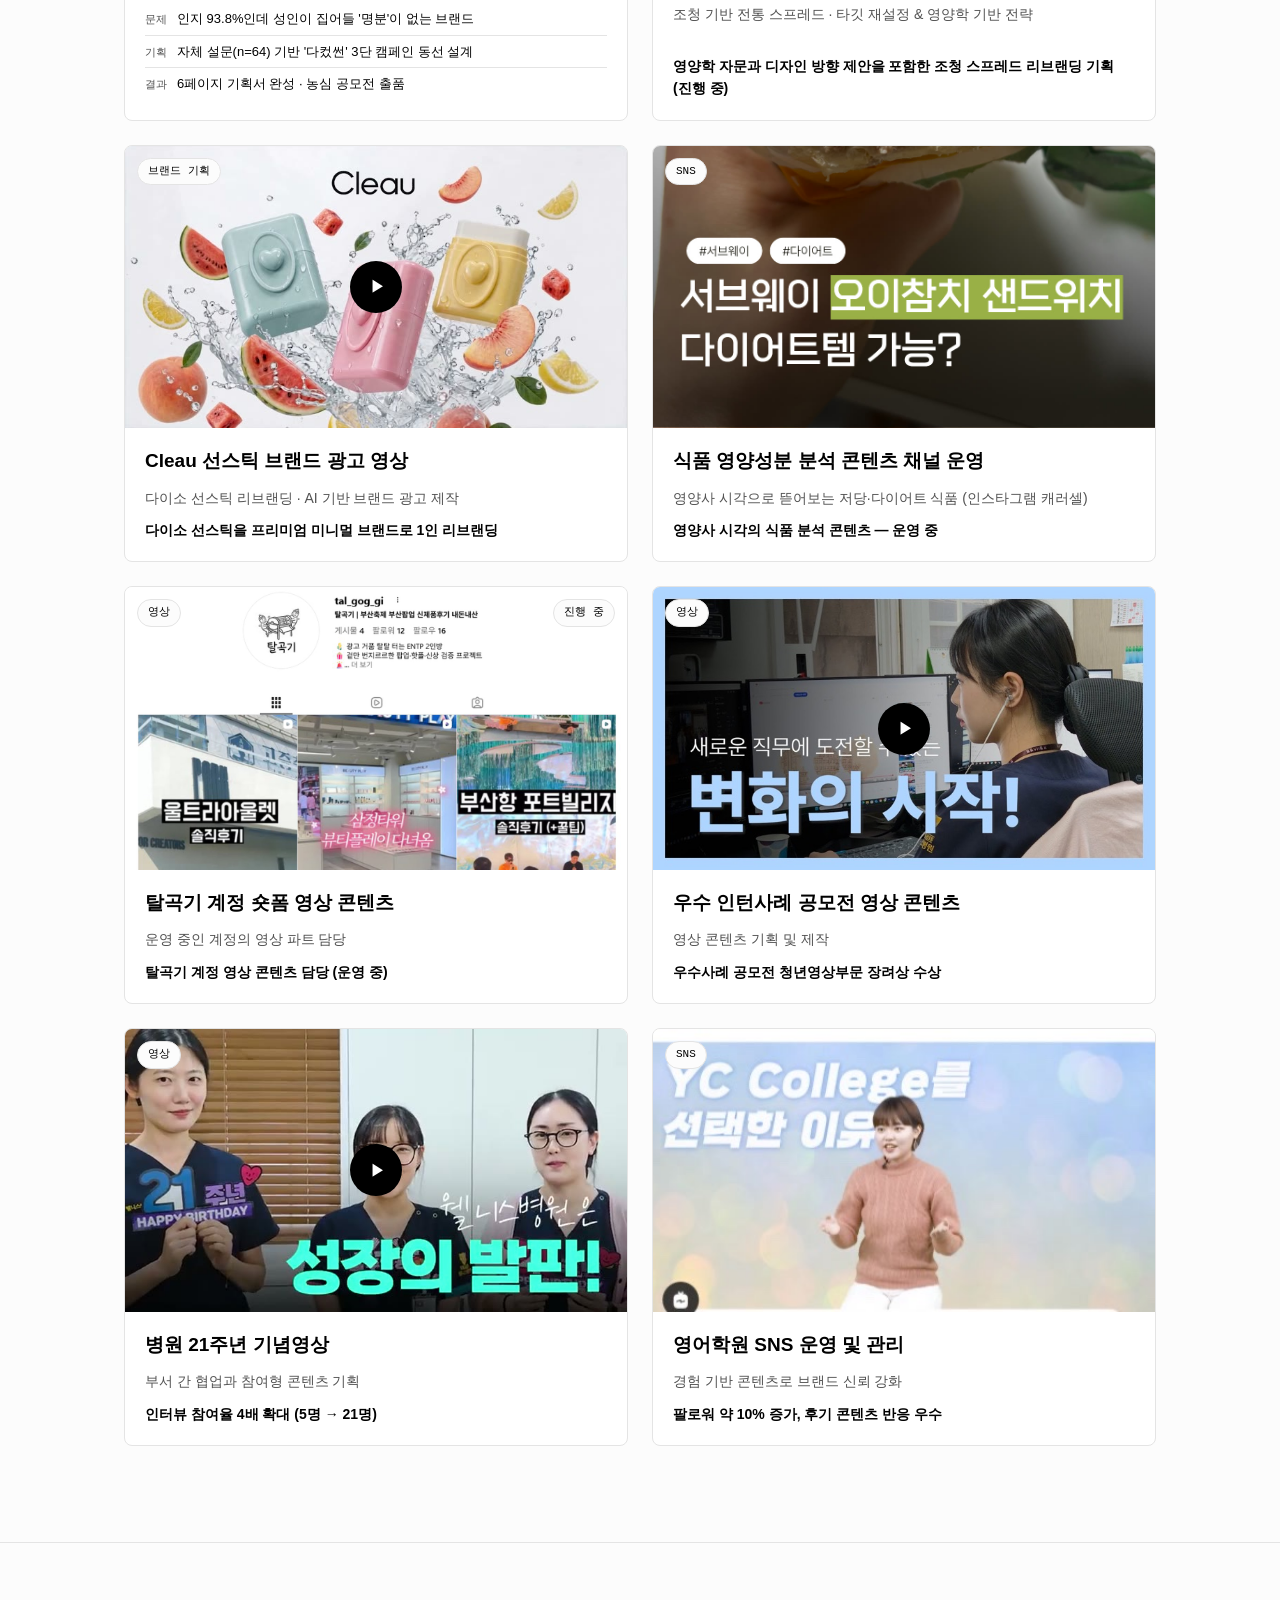
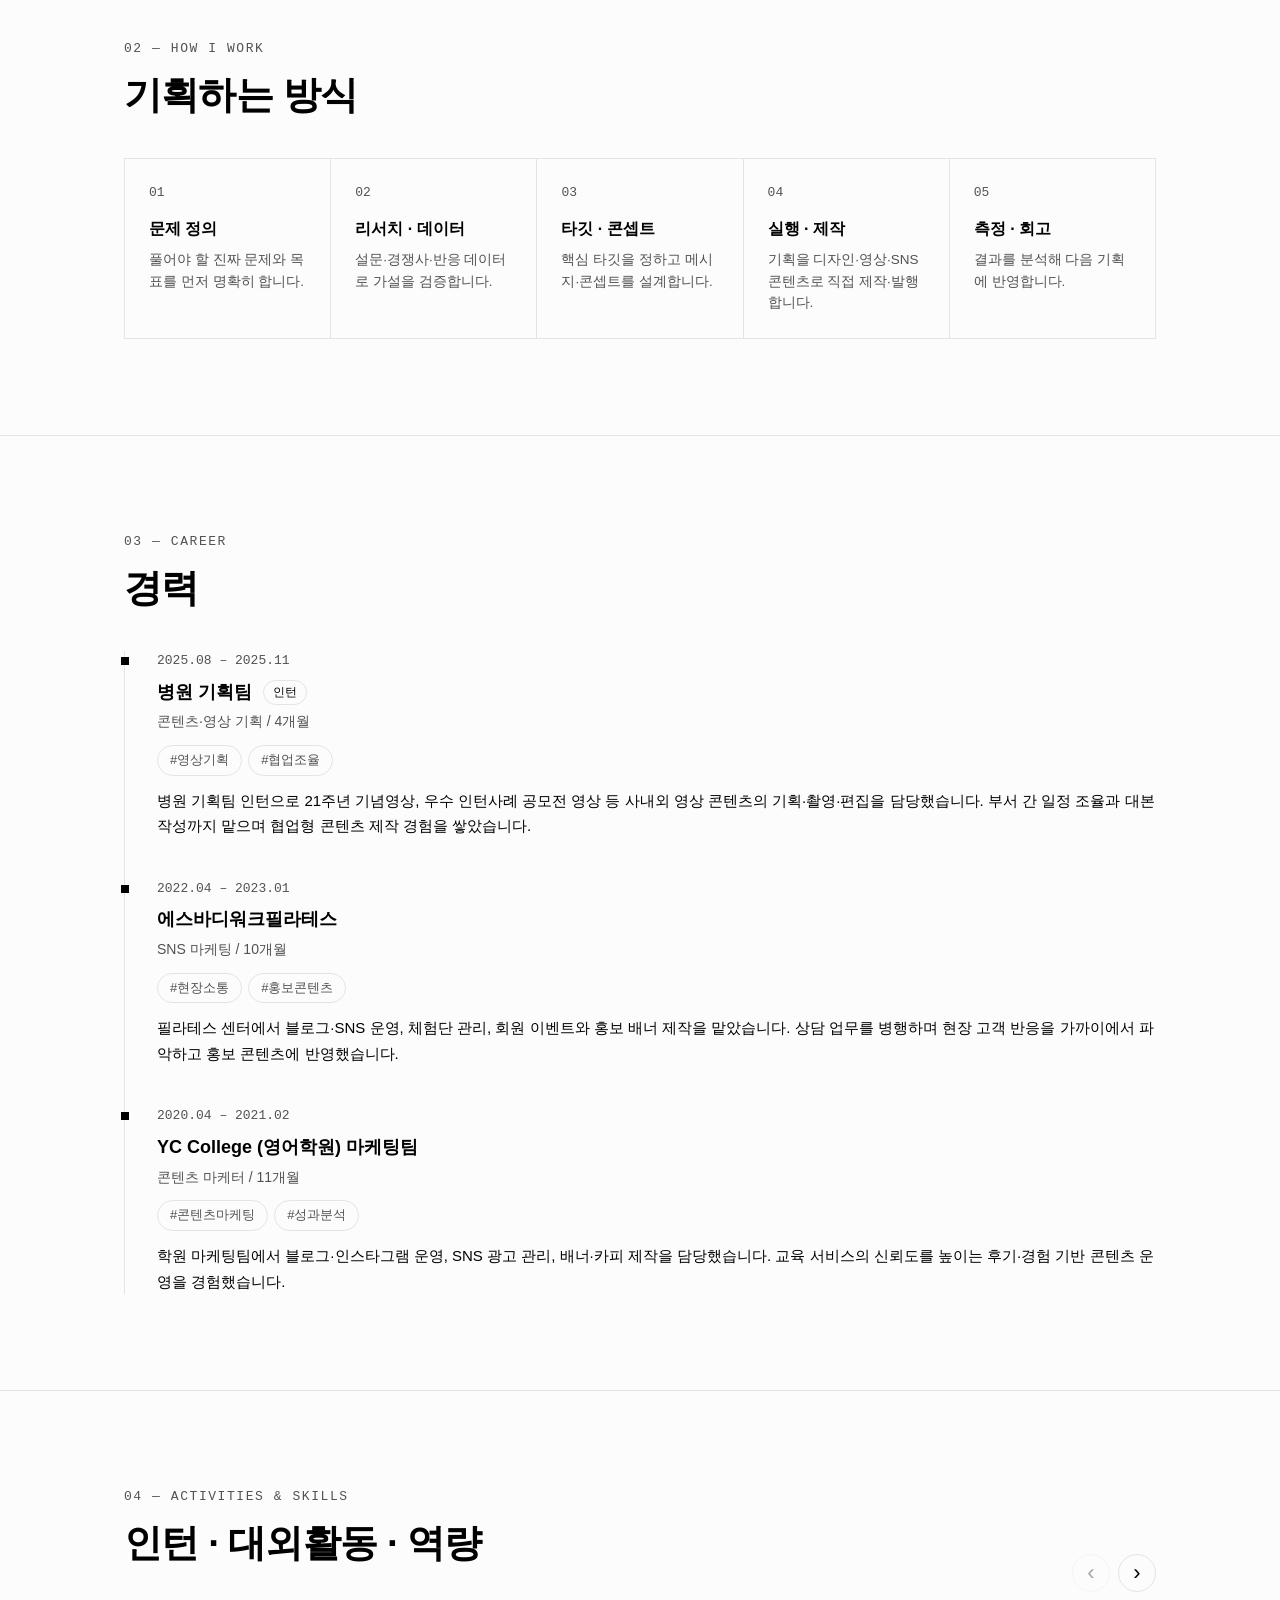
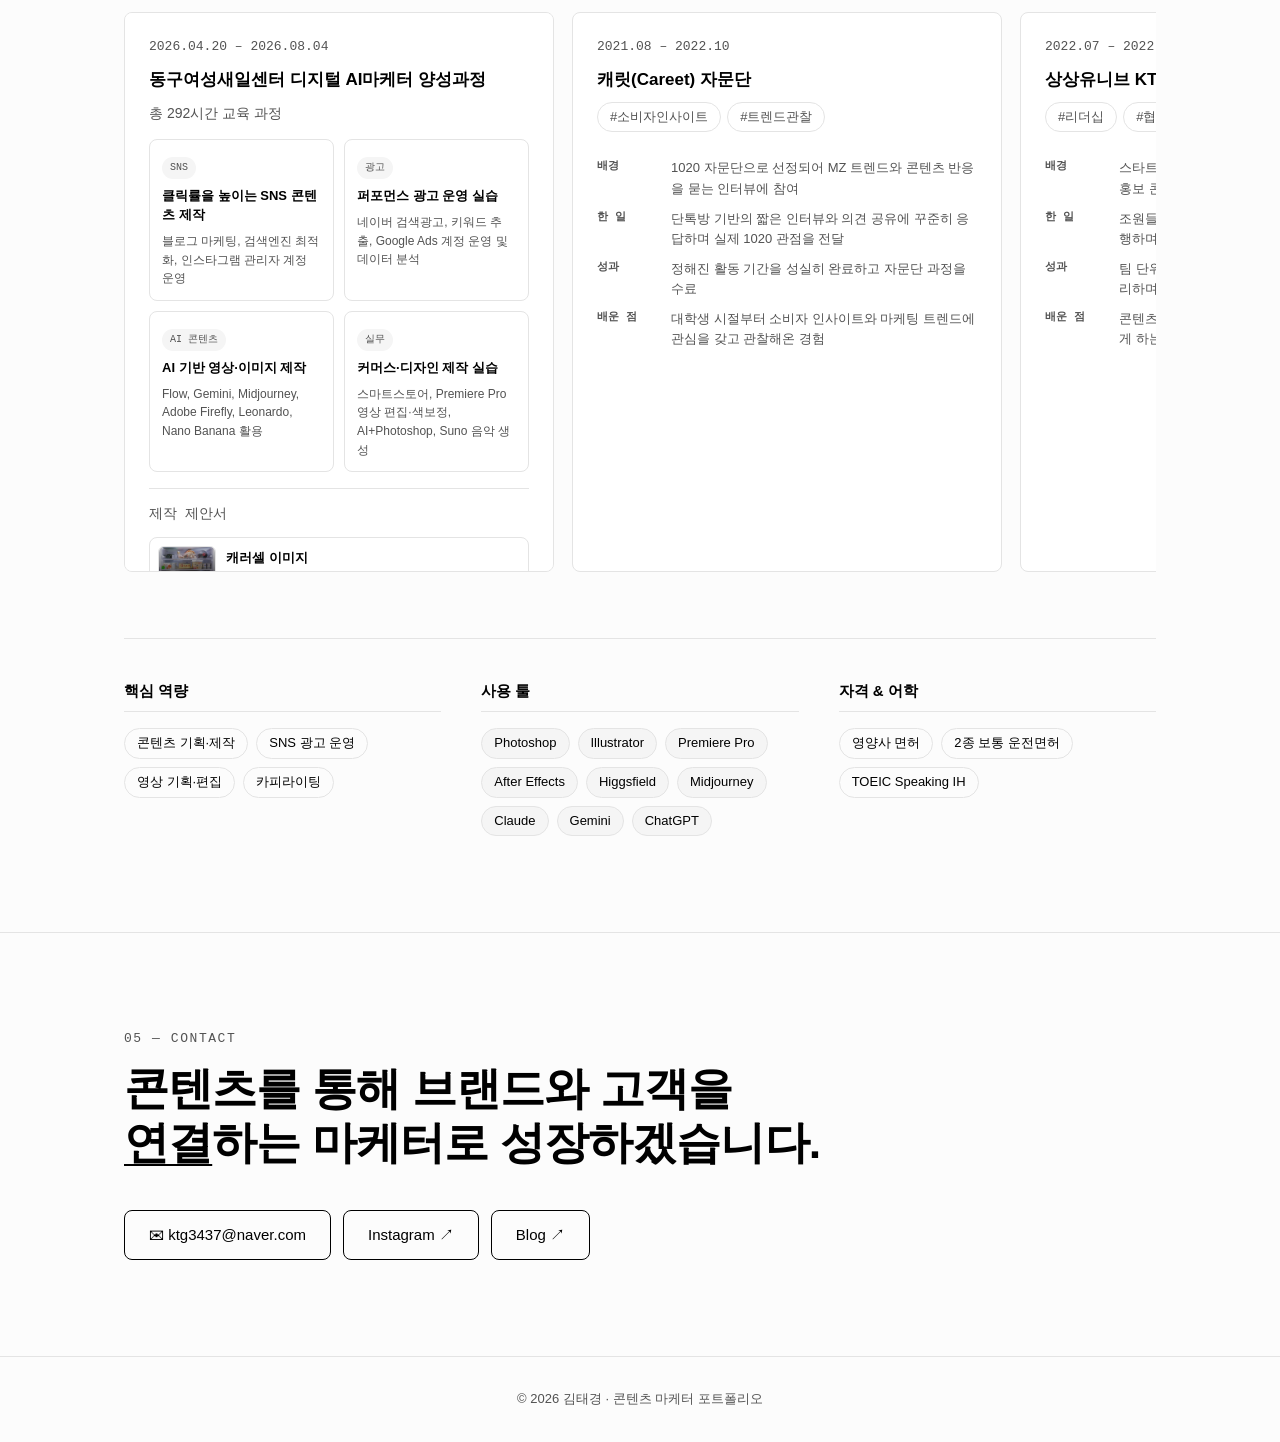
==== commit 03830506: "docs+style: 비디오 레터박스 검정을 스펙 토큰 예외로 명시 Co-Authored-By: Claude Fable 5 <noreply@anthropic.com>" ====
--- a/modified/index.html
+++ b/modified/index.html
@@ -335,7 +335,7 @@
       <p class="section-label">05 — CONTACT</p>
       <h2 class="section-title">콘텐츠를 통해 브랜드와 고객을<br><span class="accent">연결</span>하는 마케터로 성장하겠습니다.</h2>
       <div class="contact-links">
-        <a href="mailto:s208404@naver.com">✉ s208404@naver.com</a>
+        <a href="mailto:ktg3437@naver.com">✉ ktg3437@naver.com</a>
         <a href="https://www.instagram.com/soft_day_365" target="_blank" rel="noopener">Instagram ↗</a>
         <a href="https://blog.naver.com/tae_gyeong_2" target="_blank" rel="noopener">Blog ↗</a>
       </div>
--- a/modified/css/style.css
+++ b/modified/css/style.css
@@ -311,7 +311,7 @@
 }
 .activity-video {
   width: 100%; max-width: 280px; aspect-ratio: 16 / 9; display: block; margin: 0 auto;
-  object-fit: cover; background: #000;
+  object-fit: cover; background: #000; /* 레터박스: 테마 무관 항상 검정 (스펙 토큰 예외) */
   border: 1px solid var(--border); border-radius: var(--radius);
 }
 .proposal-group { margin-top: 10px; }
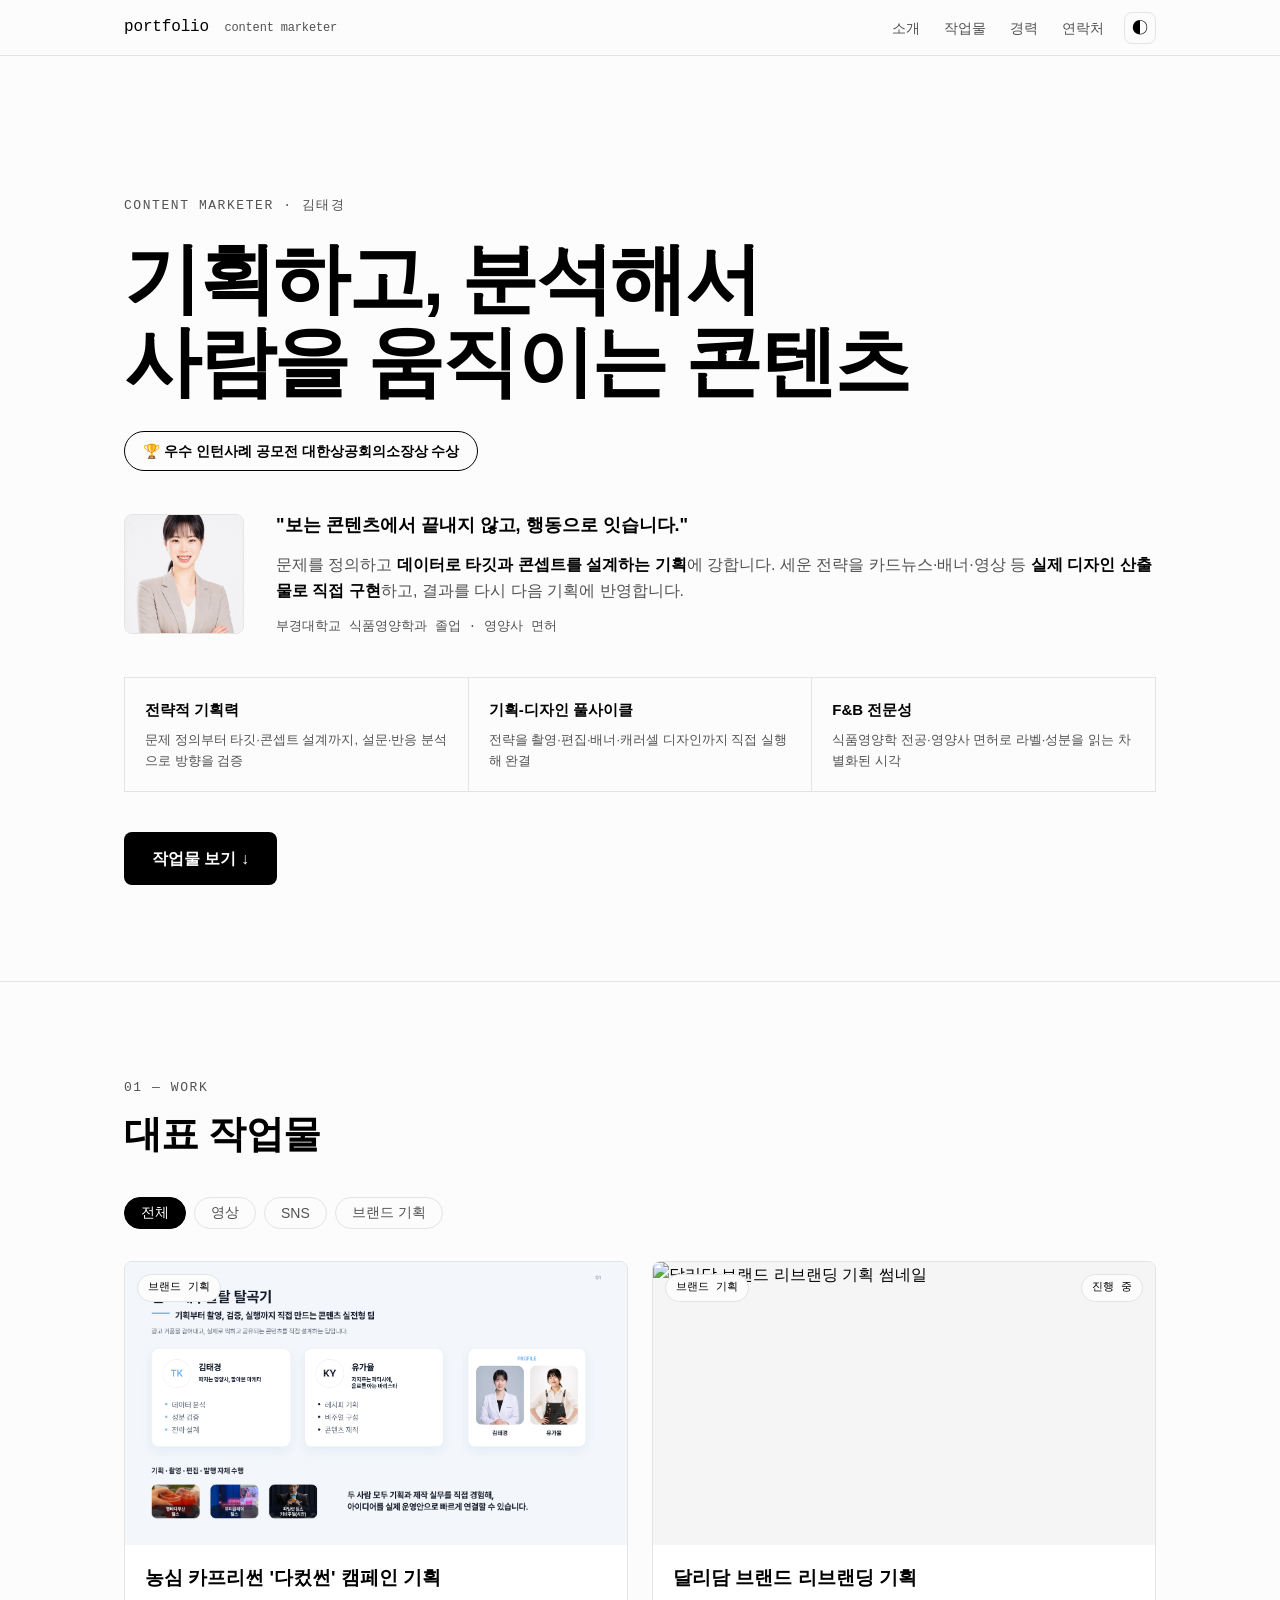
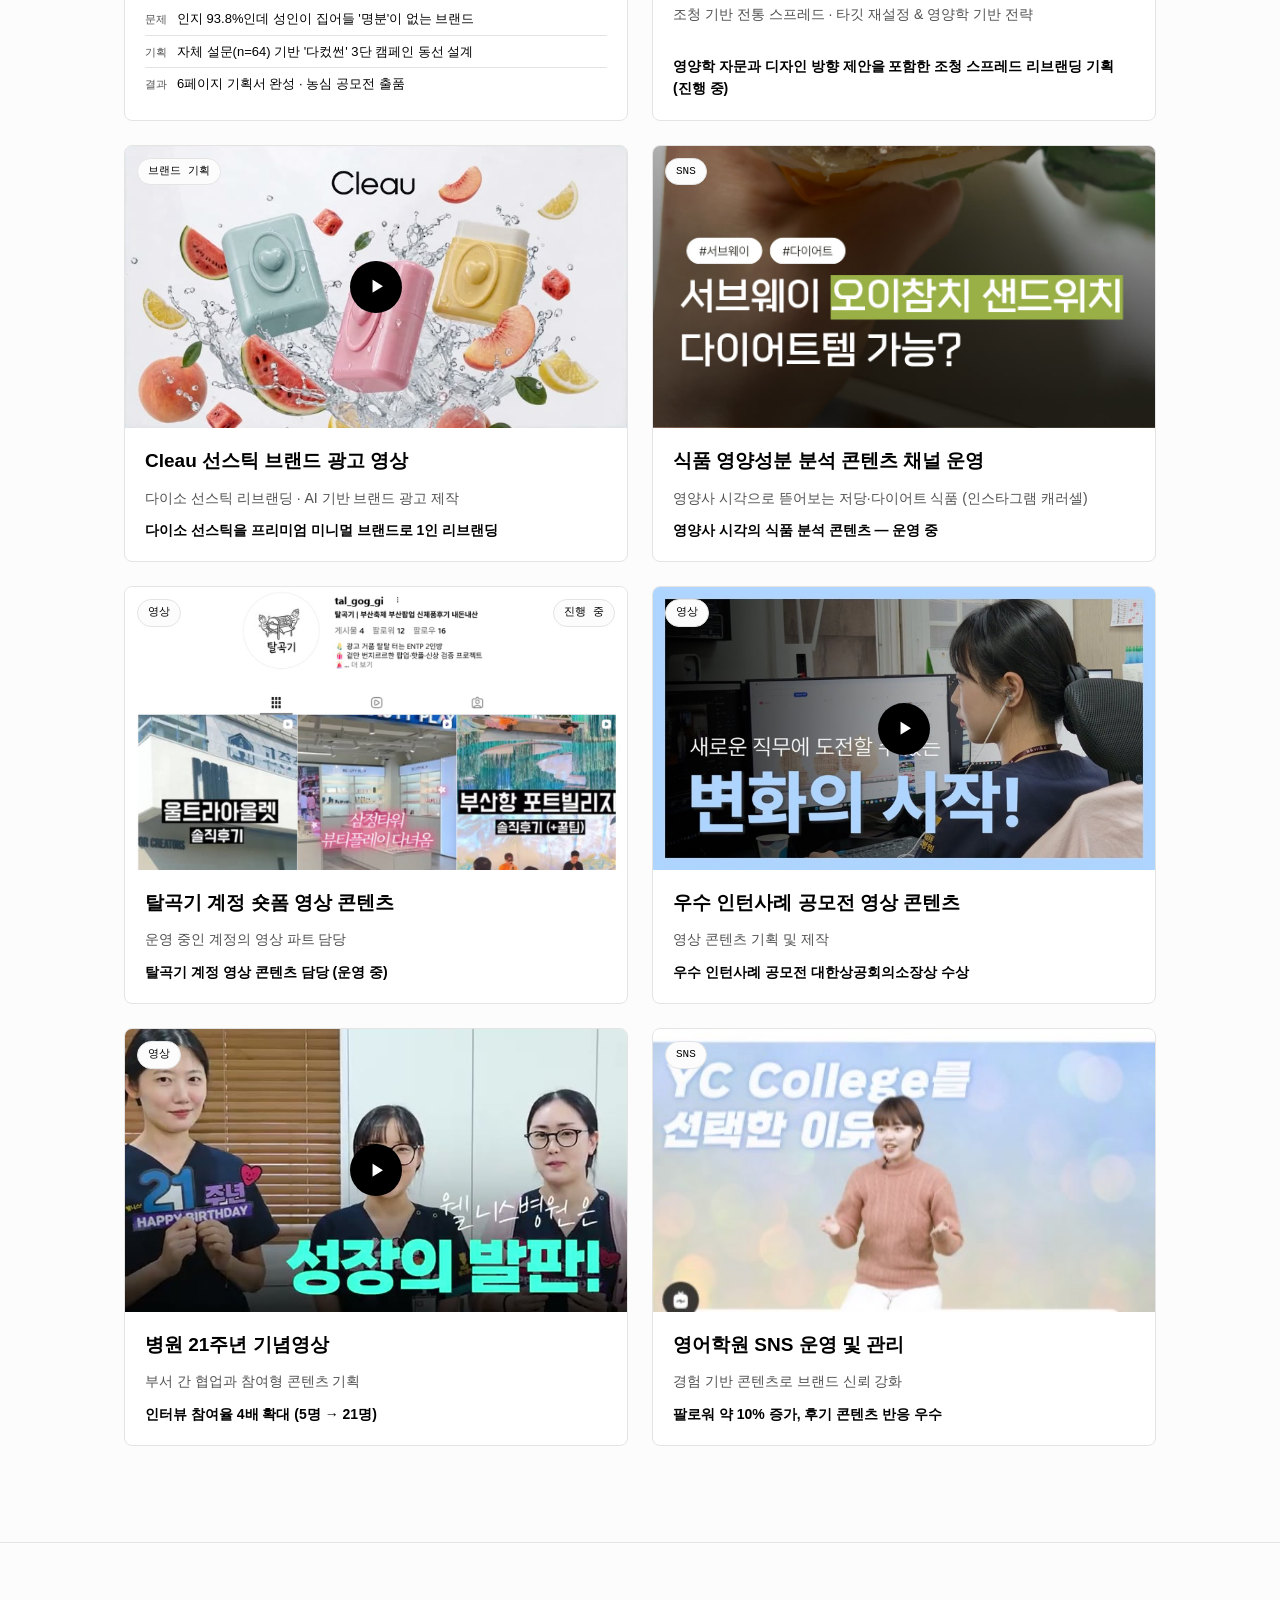
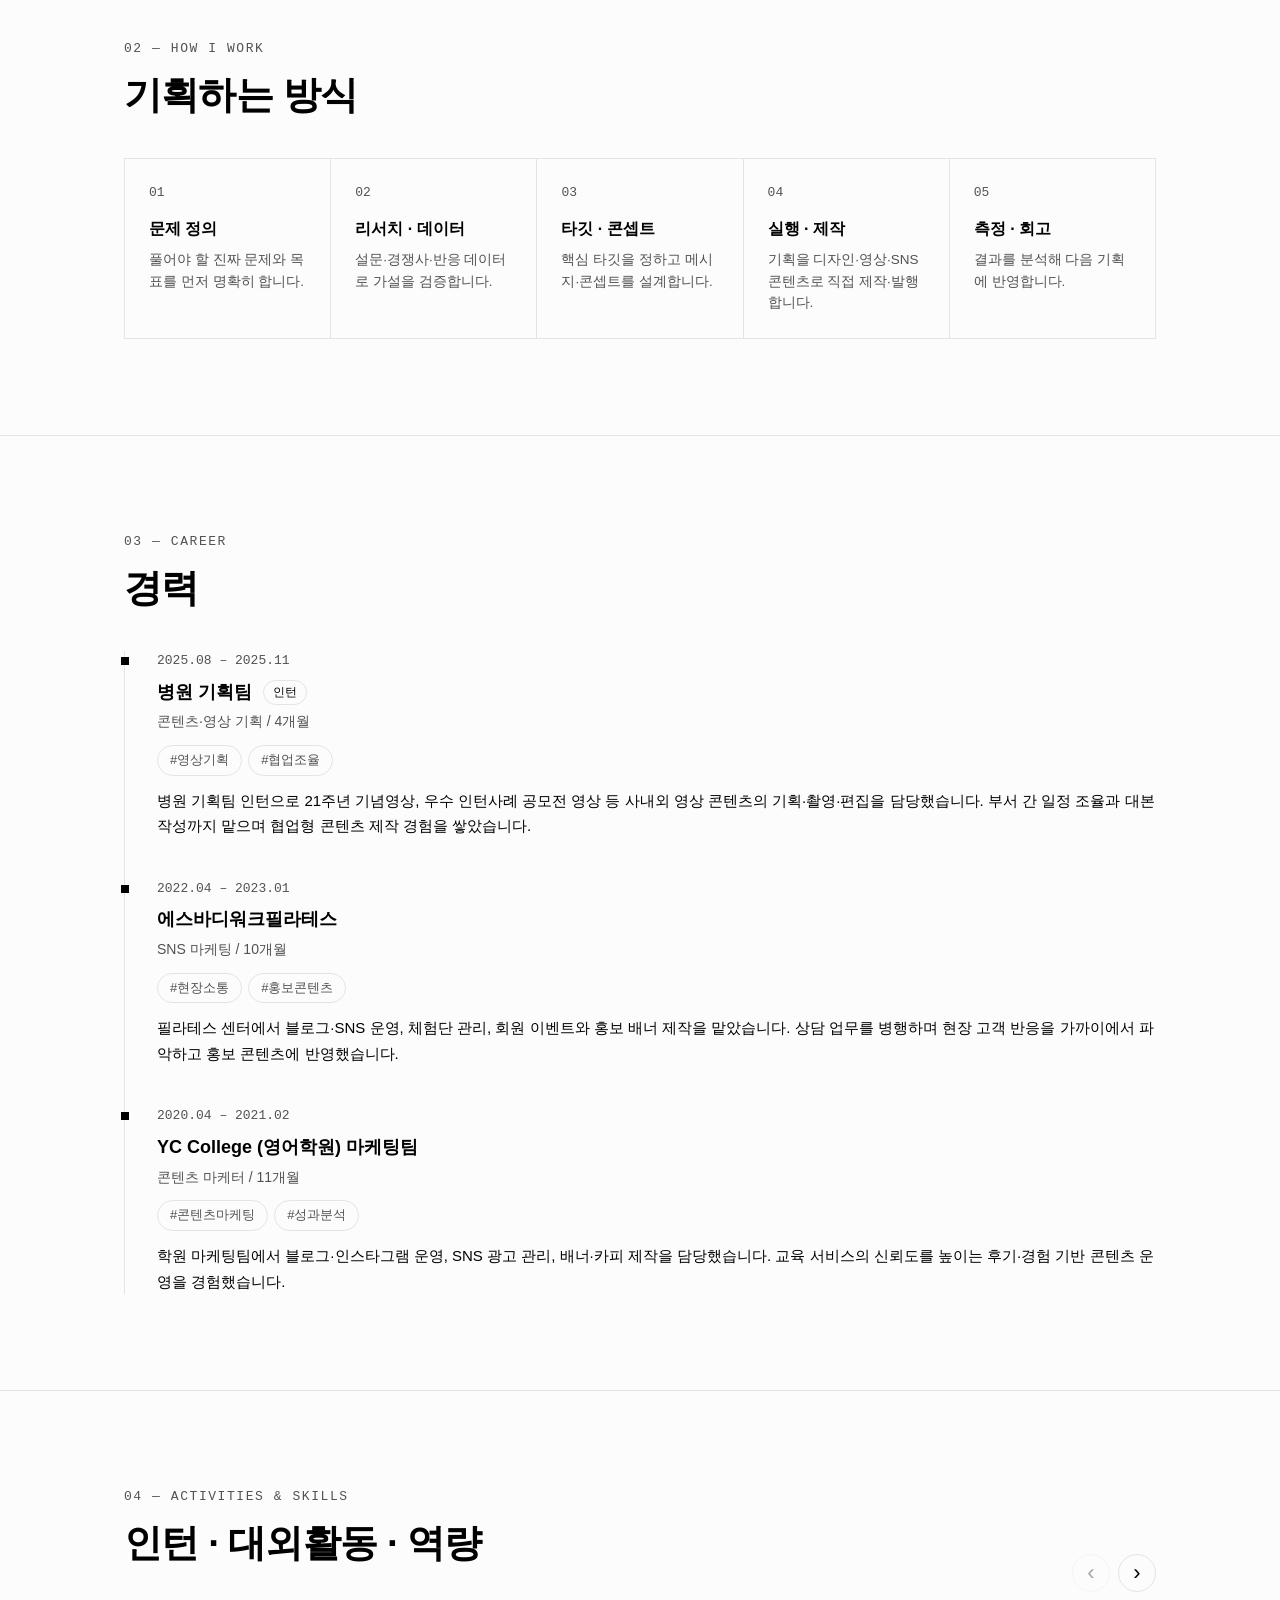
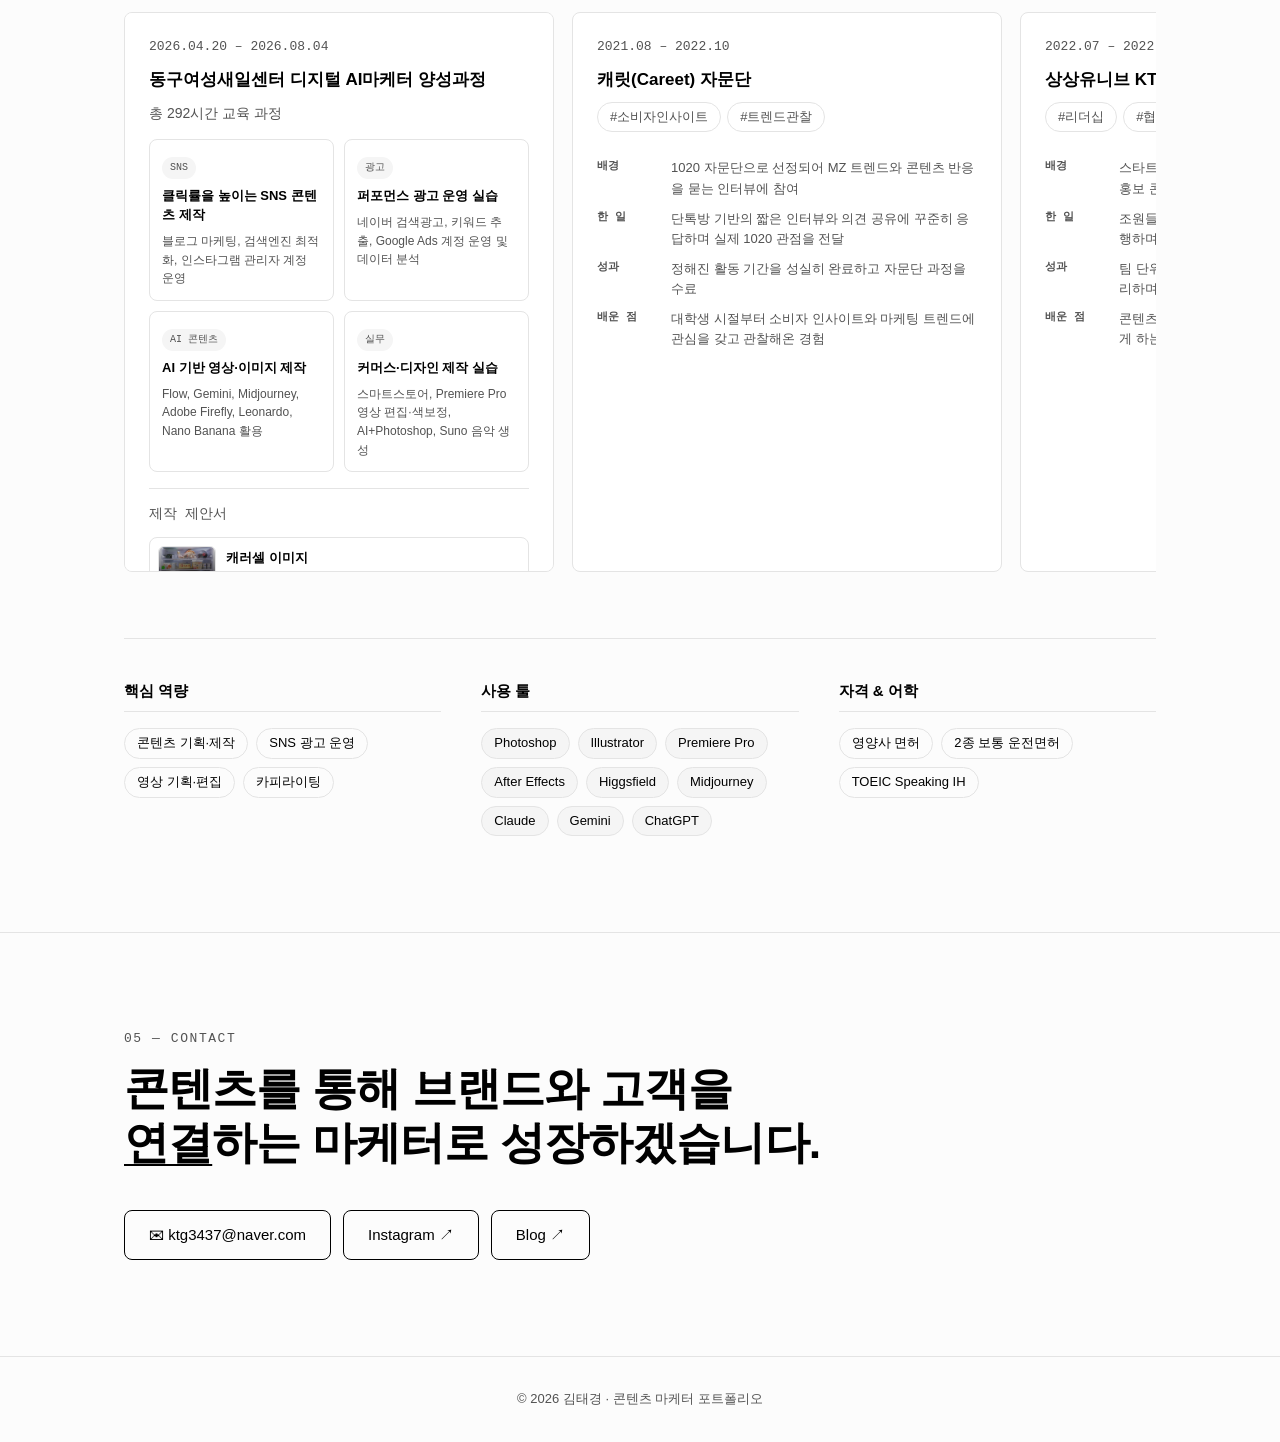
==== commit fb06af89: "feat: 제출 전 마무리 — OG 태그·파비콘, 연락 이메일 교체, 수상명 대한상공회의소장상으로 통일 Co-Authored-By: Claude Fable 5 <noreply@an" ====
--- a/modified/index.html
+++ b/modified/index.html
@@ -46,7 +46,7 @@
     <div class="container hero-inner">
       <p class="hero-eyebrow">Content Marketer · 김태경</p>
       <h1 class="hero-title">기획하고, 분석해서<br>사람을 움직이는 콘텐츠</h1>
-      <div class="hero-badge">🏆 우수사례 공모전 청년영상부문 장려상</div>
+      <div class="hero-badge">🏆 우수 인턴사례 공모전 대한상공회의소장상 수상</div>
       <div class="hero-about">
         <img class="hero-photo" src="assets/images/profile.jpg" alt="김태경 프로필 사진">
         <div class="hero-about-text">
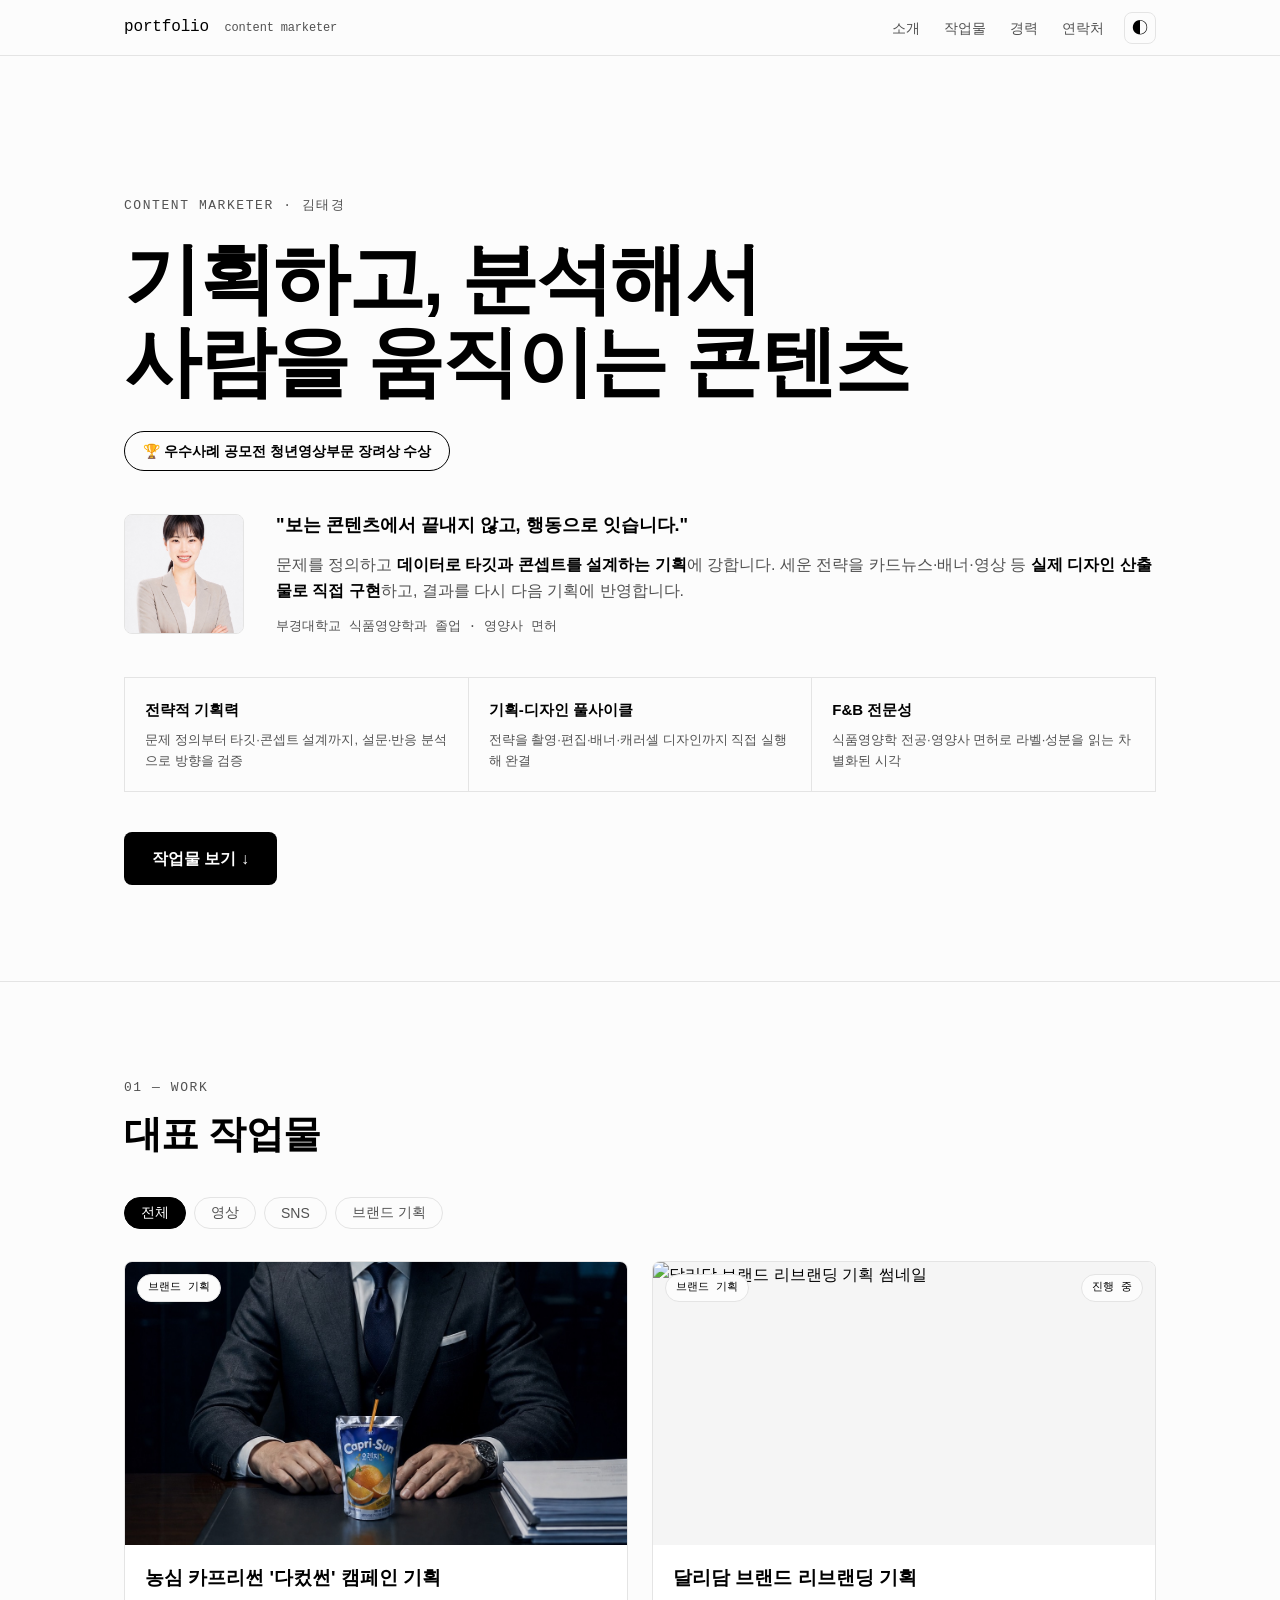
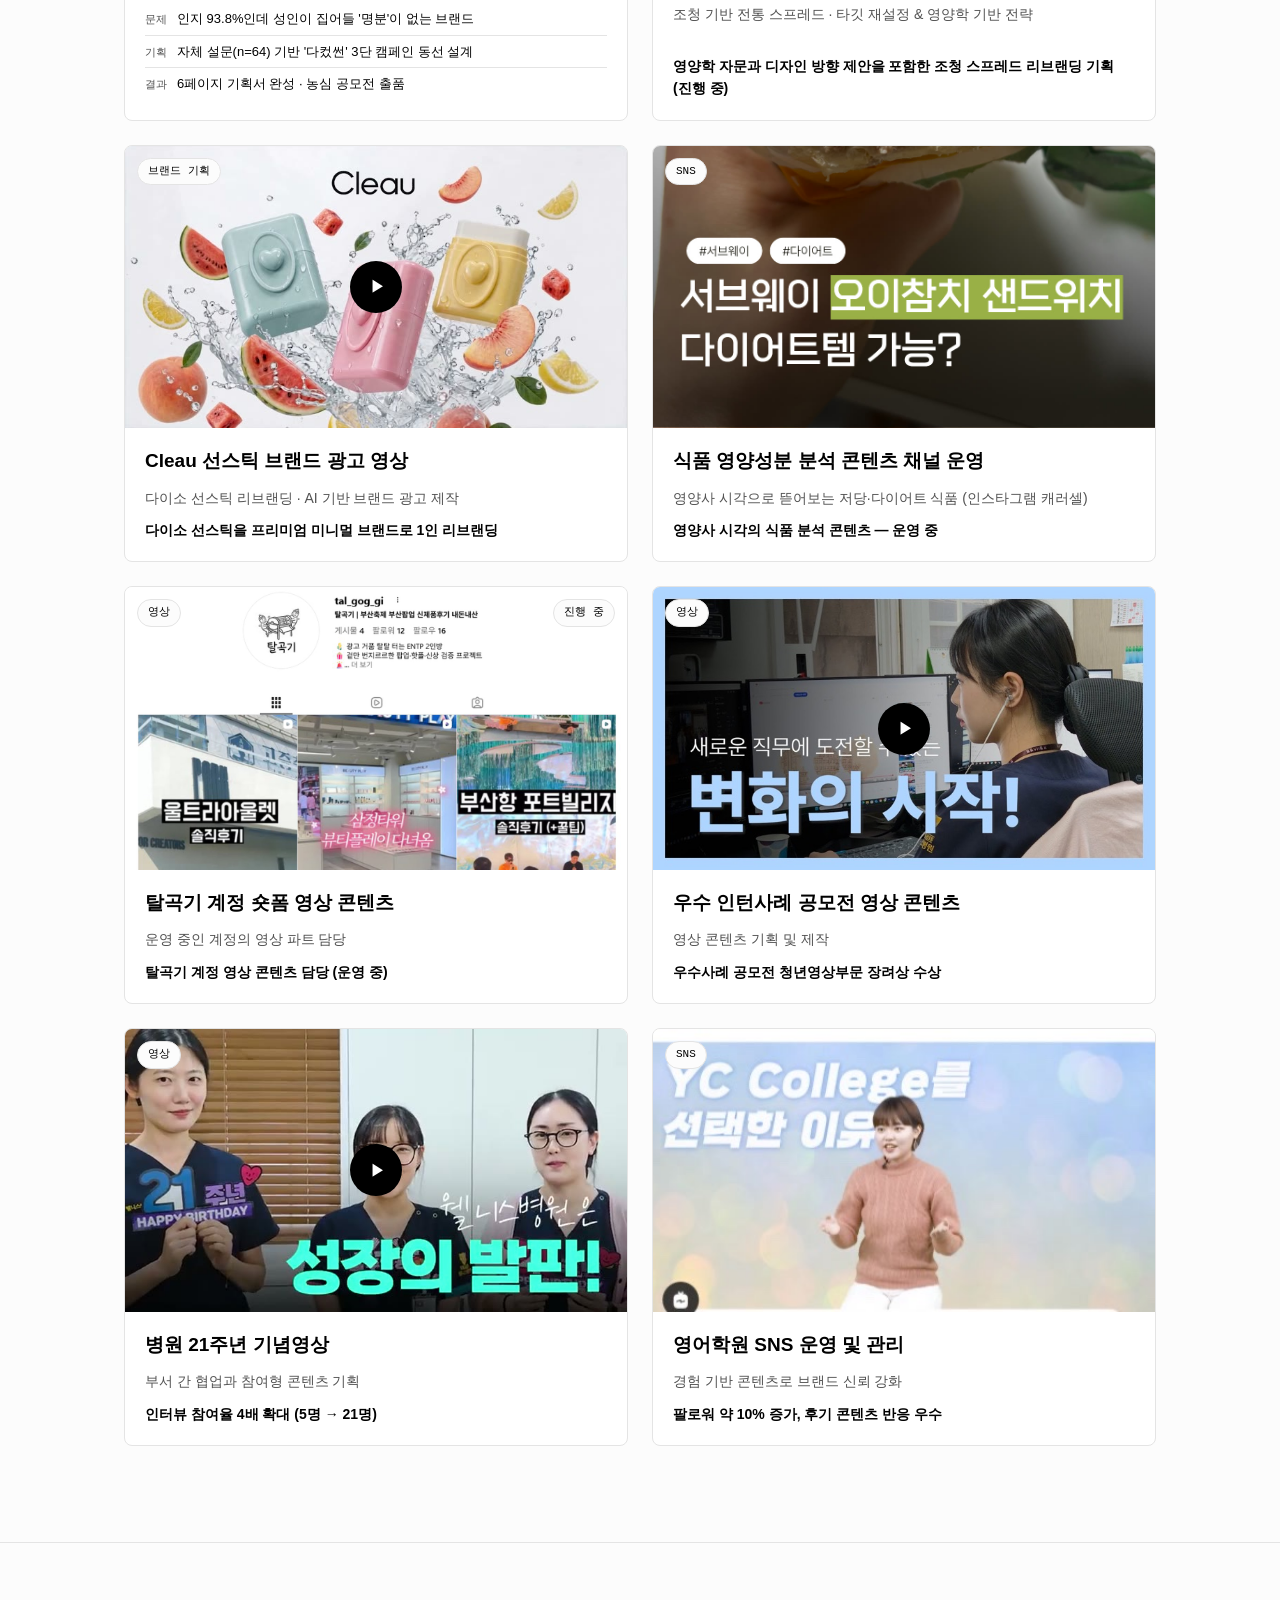
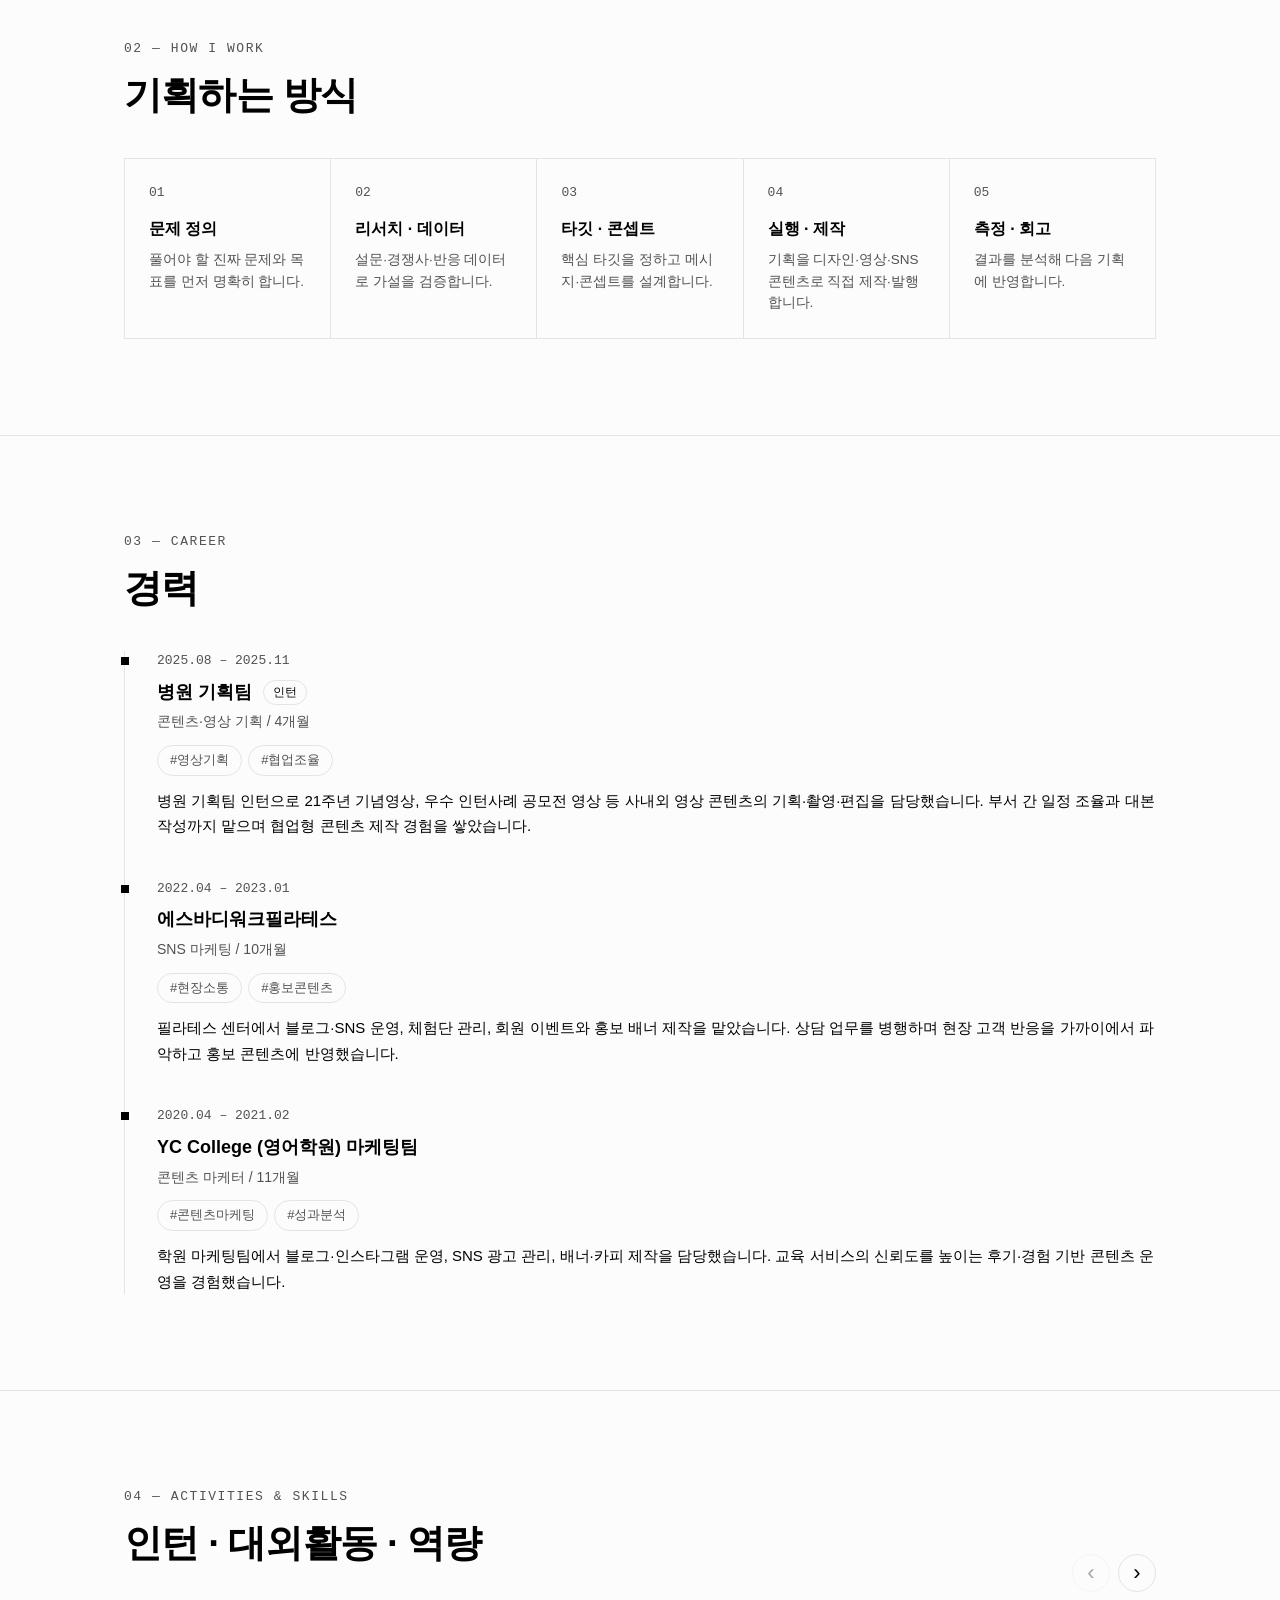
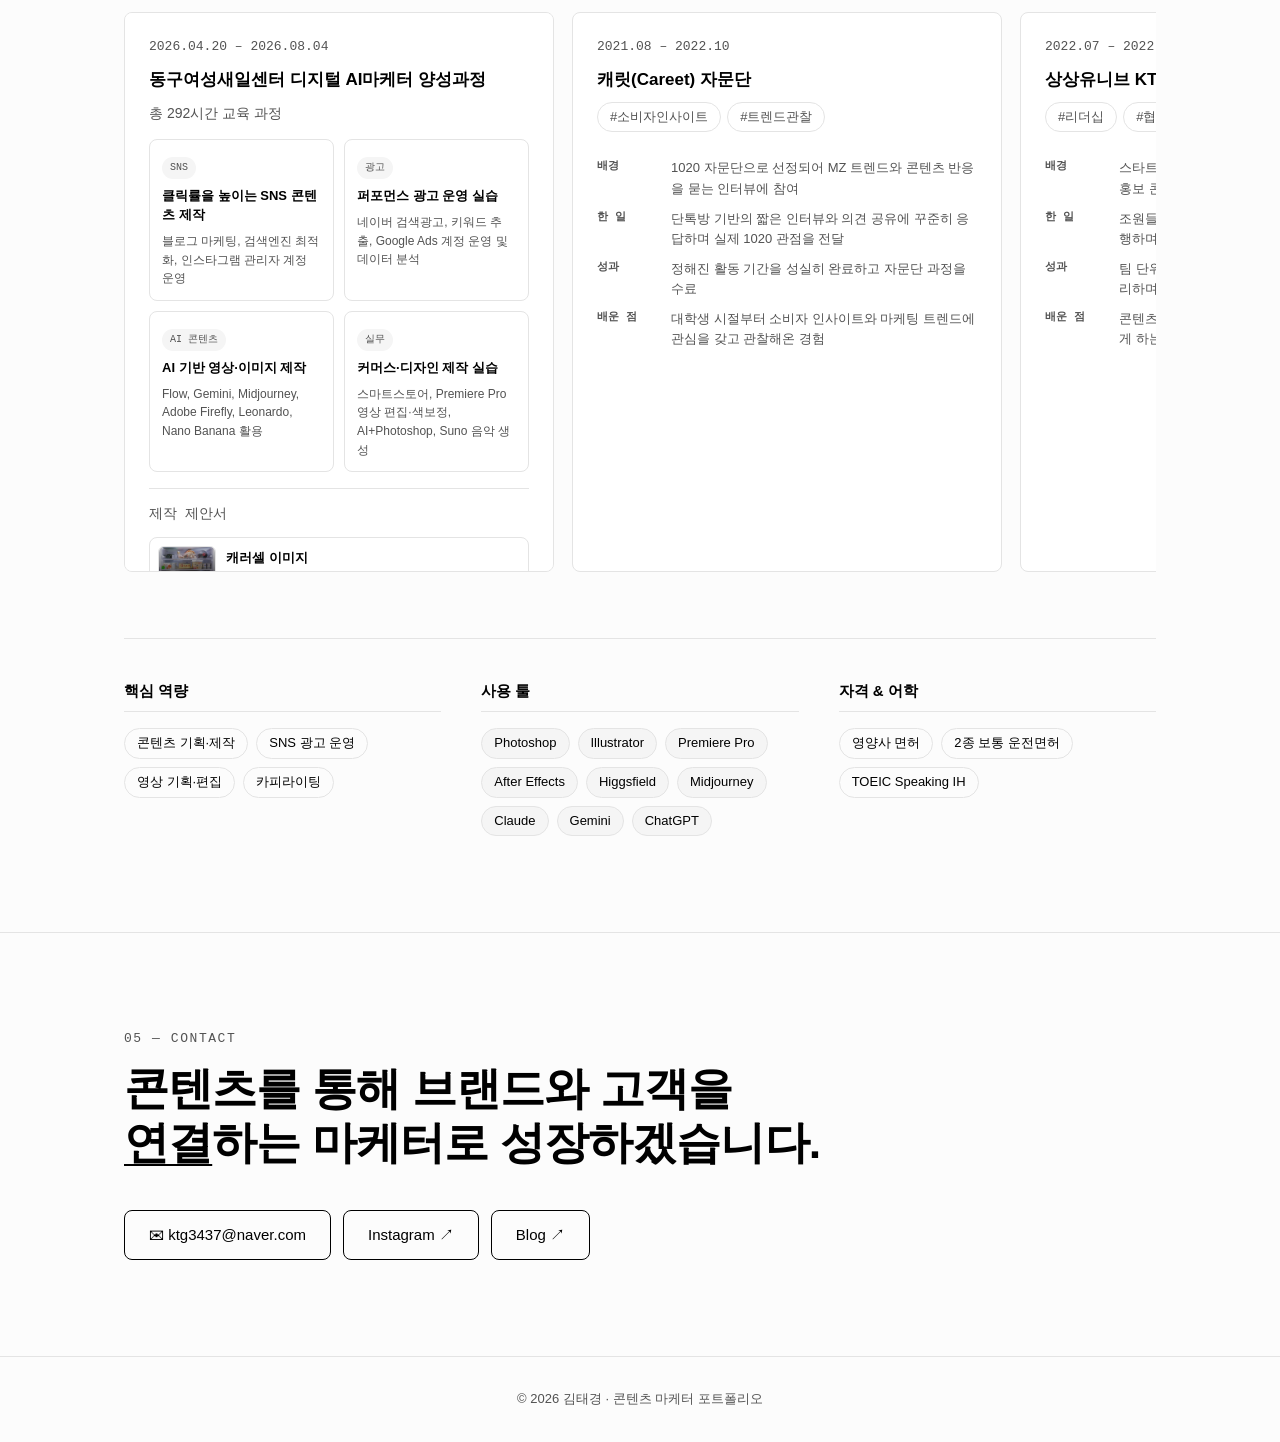
==== commit 8bc31cd4: "feat: 수상명 확정(우수사례 공모전 청년영상부문 장려상) 및 농심 카드 릴스 썸네일 적용 Co-Authored-By: Claude Fable 5 <noreply@anthropi" ====
--- a/modified/index.html
+++ b/modified/index.html
@@ -13,8 +13,8 @@
   <link rel="icon" href="data:image/svg+xml,<svg xmlns='http://www.w3.org/2000/svg' viewBox='0 0 100 100'><rect width='100' height='100' rx='16' fill='black'/><text x='50' y='70' font-size='58' font-family='monospace' fill='white' text-anchor='middle'>K</text></svg>">
   <link rel="preconnect" href="https://cdn.jsdelivr.net" crossorigin>
   <link href="https://cdn.jsdelivr.net/gh/orioncactus/pretendard@v1.3.9/dist/web/variable/pretendardvariable-dynamic-subset.min.css" rel="stylesheet">
-  <link href="https://cdn.jsdelivr.net/npm/geist@1/dist/fonts/geist-sans/style.min.css" rel="stylesheet">
-  <link href="https://cdn.jsdelivr.net/npm/geist@1/dist/fonts/geist-mono/style.min.css" rel="stylesheet">
+  <link href="https://cdn.jsdelivr.net/npm/@fontsource-variable/geist@5/index.min.css" rel="stylesheet">
+  <link href="https://cdn.jsdelivr.net/npm/@fontsource-variable/geist-mono@5/index.min.css" rel="stylesheet">
   <script>
     (function () {
       var p = new URLSearchParams(location.search).get('theme');
@@ -46,7 +46,7 @@
     <div class="container hero-inner">
       <p class="hero-eyebrow">Content Marketer · 김태경</p>
       <h1 class="hero-title">기획하고, 분석해서<br>사람을 움직이는 콘텐츠</h1>
-      <div class="hero-badge">🏆 우수 인턴사례 공모전 대한상공회의소장상 수상</div>
+      <div class="hero-badge">🏆 우수사례 공모전 청년영상부문 장려상 수상</div>
       <div class="hero-about">
         <img class="hero-photo" src="assets/images/profile.jpg" alt="김태경 프로필 사진">
         <div class="hero-about-text">
@@ -355,6 +355,6 @@
     </div>
   </div>
 
-  <script src="js/main.js?v=20260630"></script>
+  <script src="js/main.js?v=20260711-mono"></script>
 </body>
 </html>
--- a/modified/css/style.css
+++ b/modified/css/style.css
@@ -17,8 +17,8 @@
   --input: oklch(0.94 0 0);
   --ring: oklch(0 0 0);
   --radius: 0.5rem;
-  --font-sans: Geist, "Pretendard Variable", Pretendard, sans-serif;
-  --font-mono: "Geist Mono", monospace;
+  --font-sans: "Geist Variable", "Pretendard Variable", Pretendard, sans-serif;
+  --font-mono: "Geist Mono Variable", monospace;
   --shadow: 0px 1px 2px 0px hsl(0 0% 0% / 0.18);
 }
 .dark {
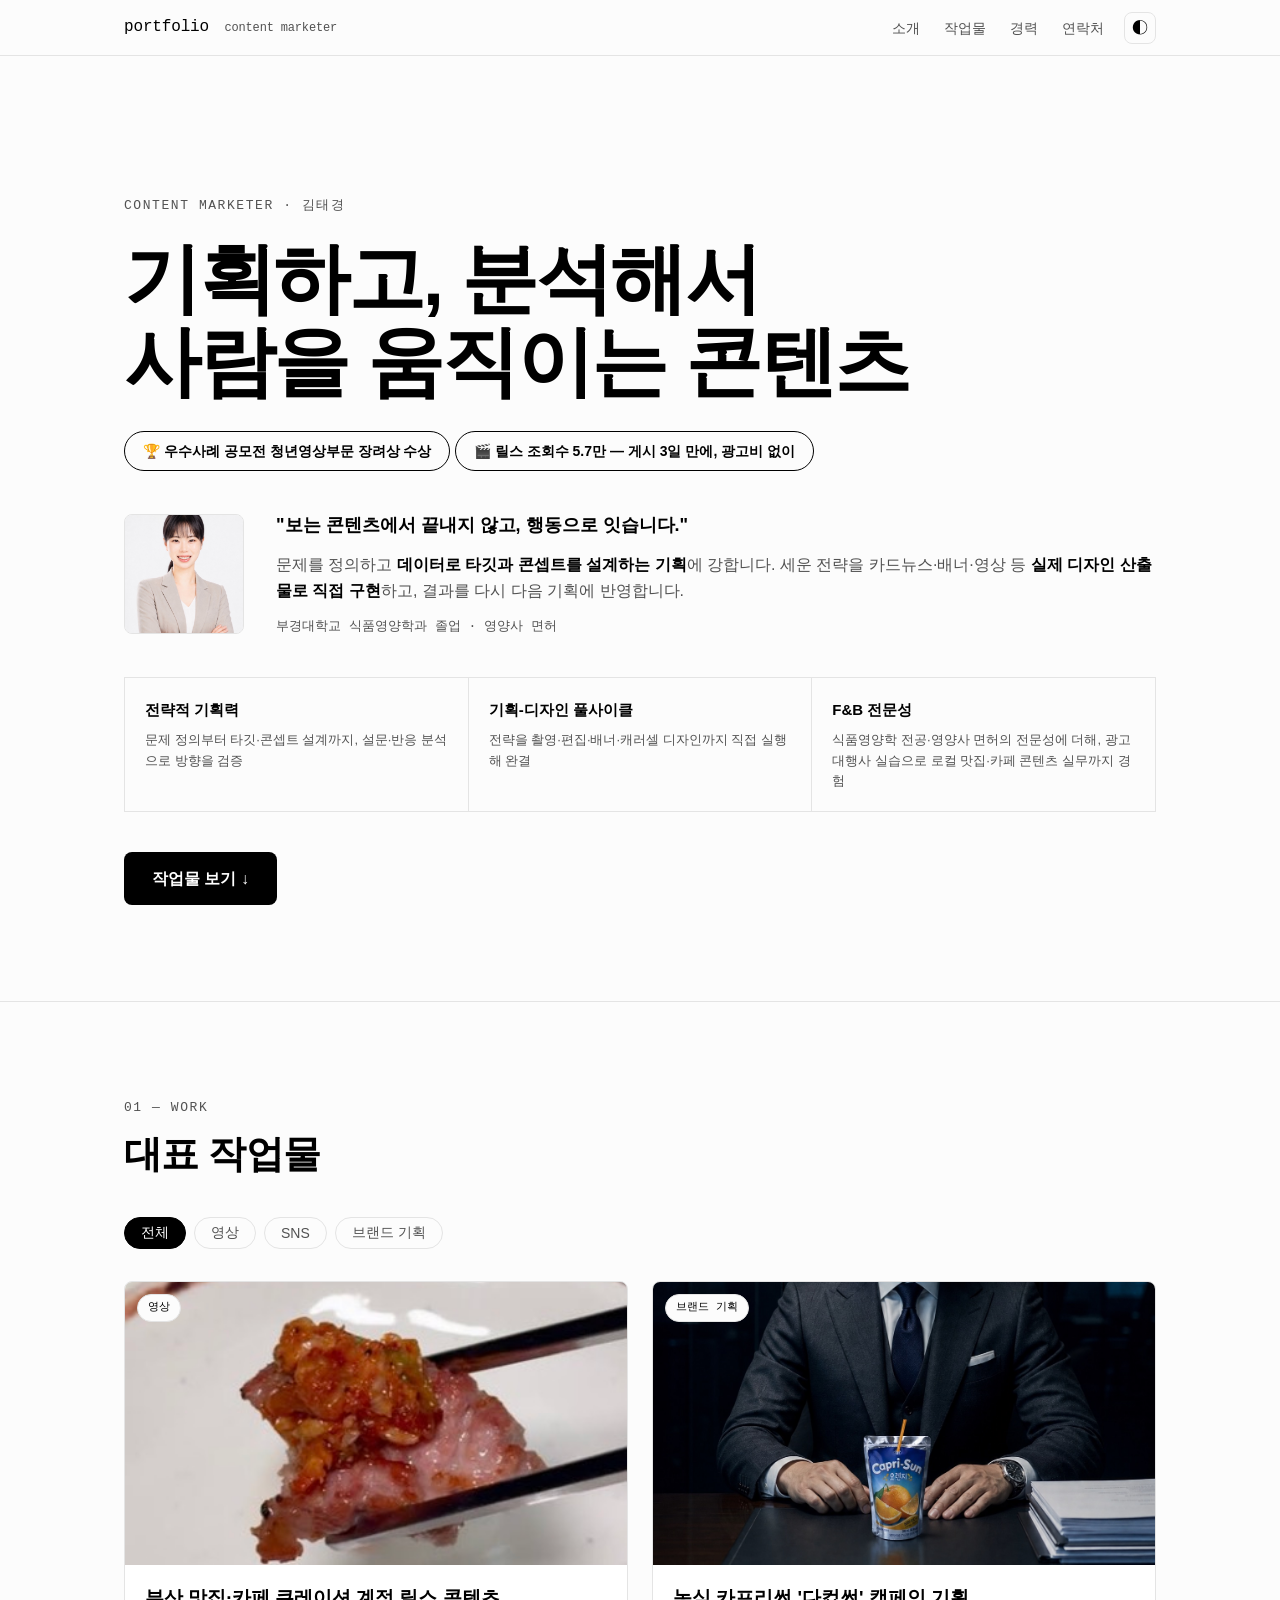
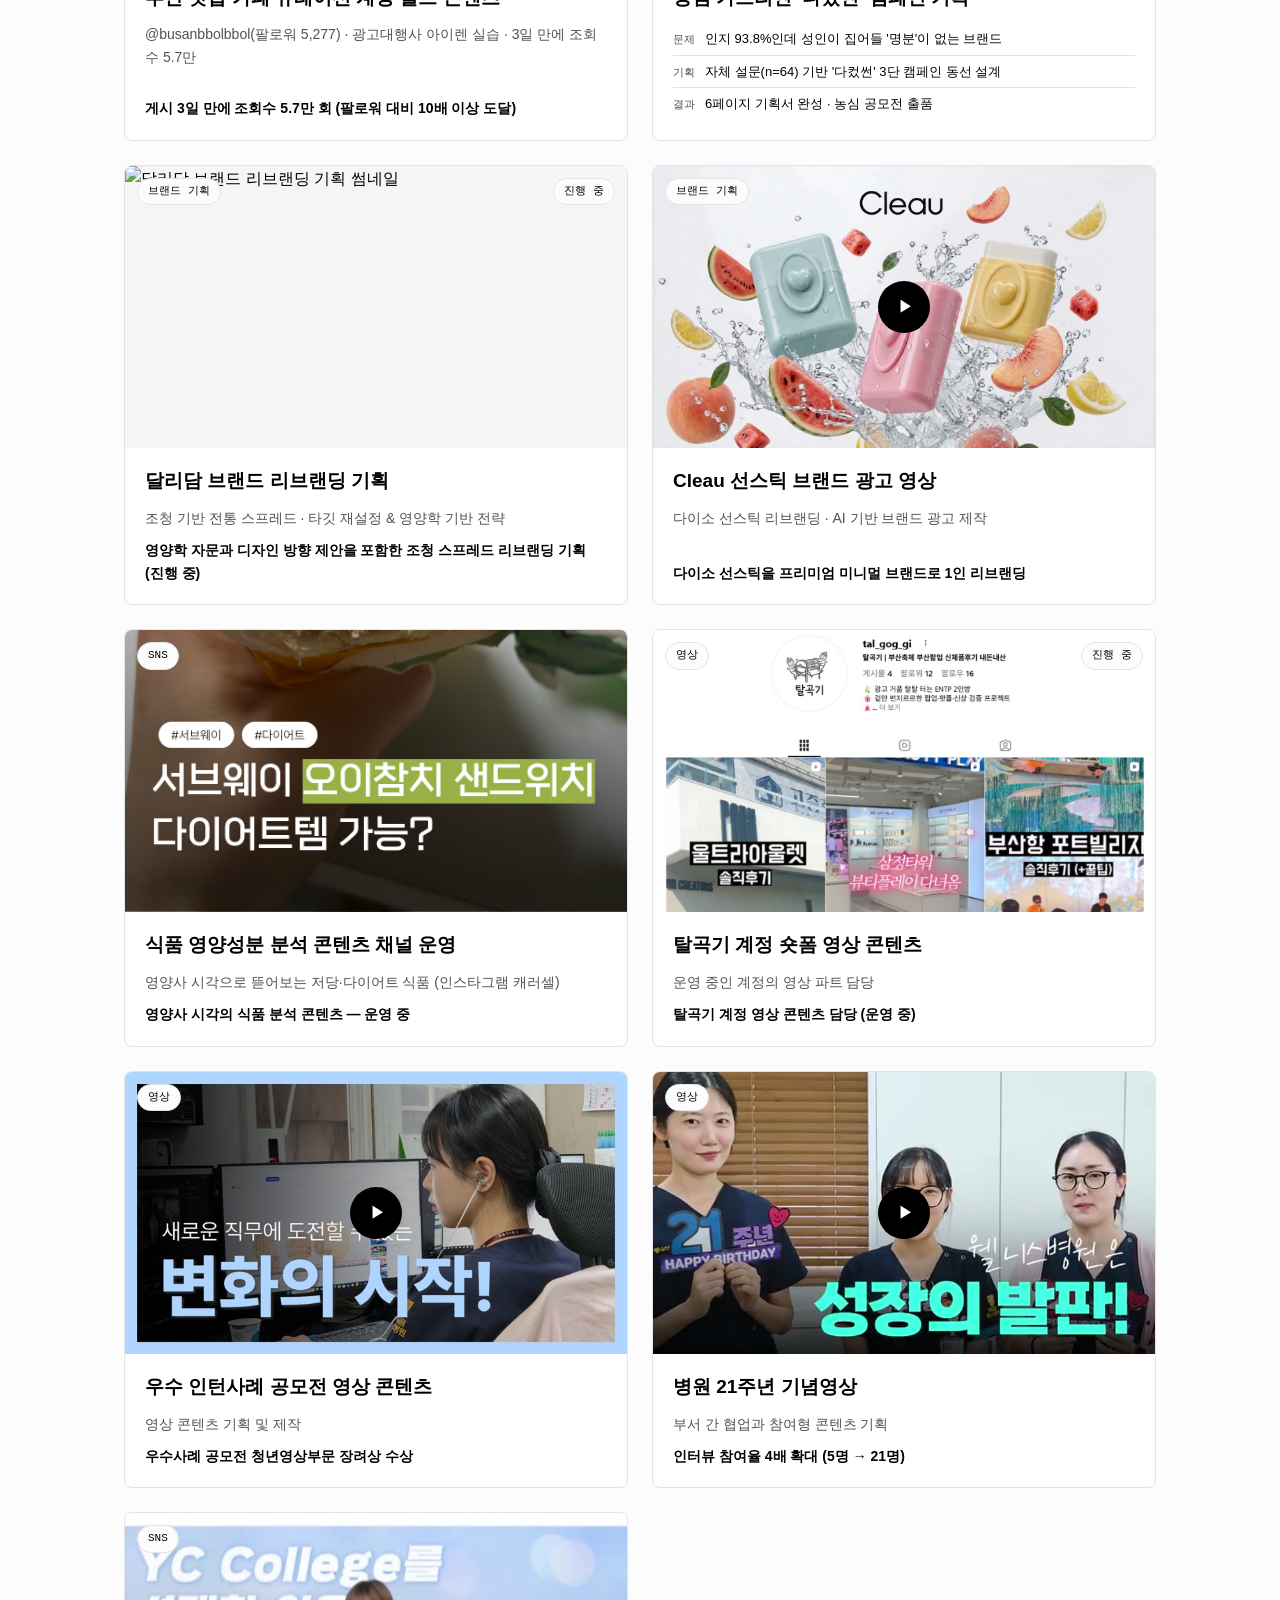
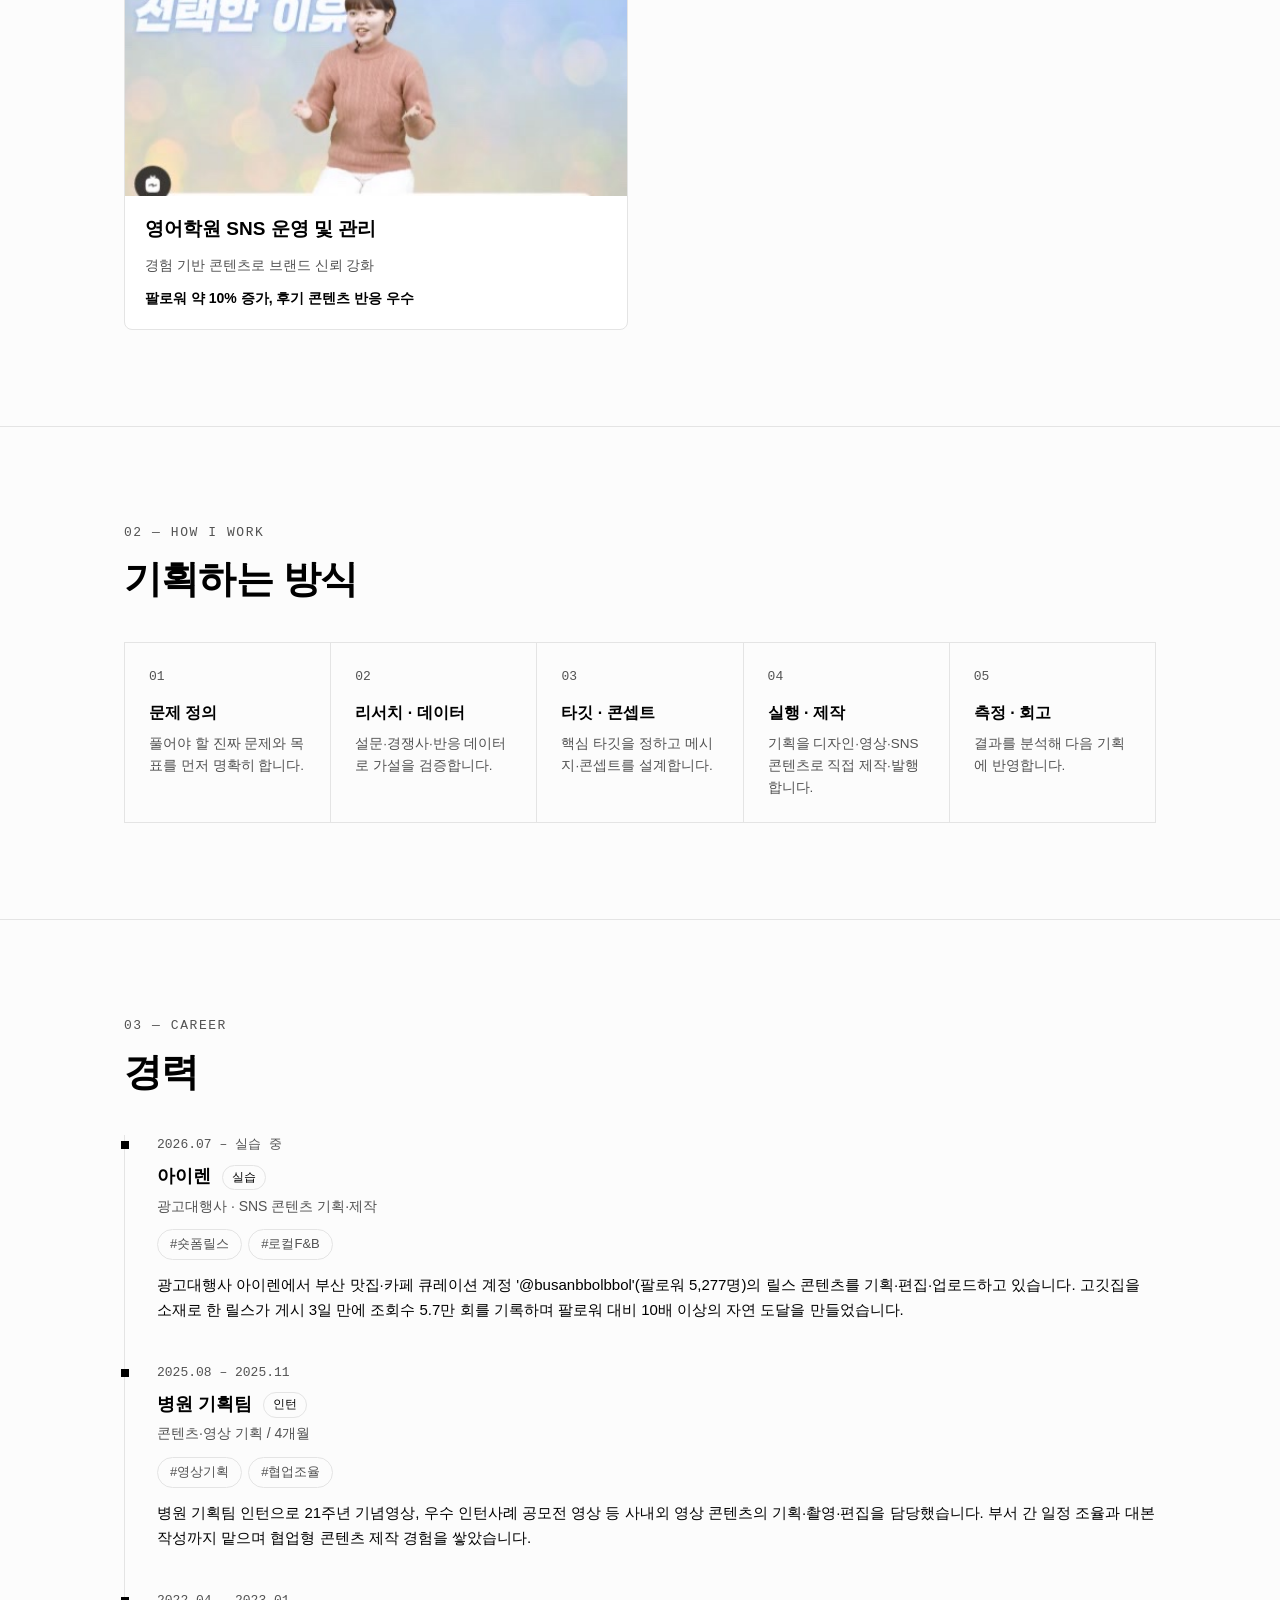
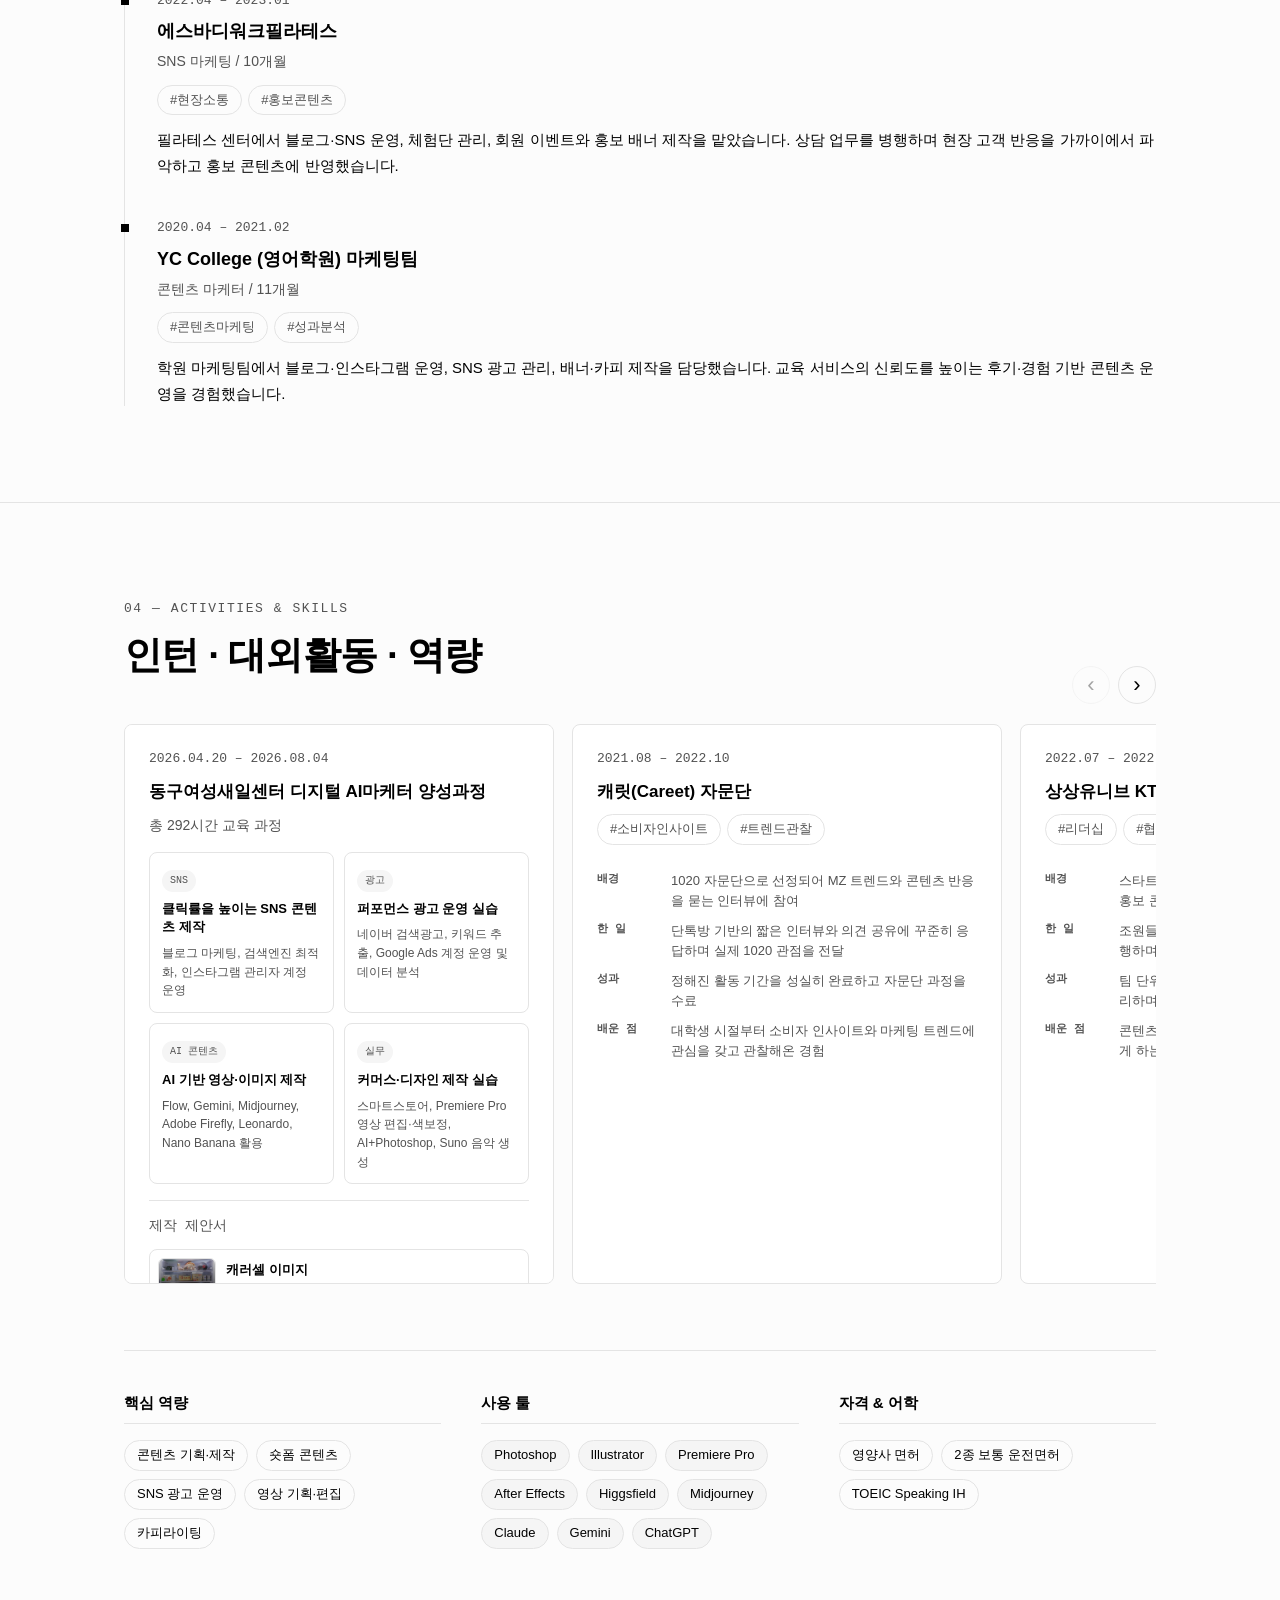
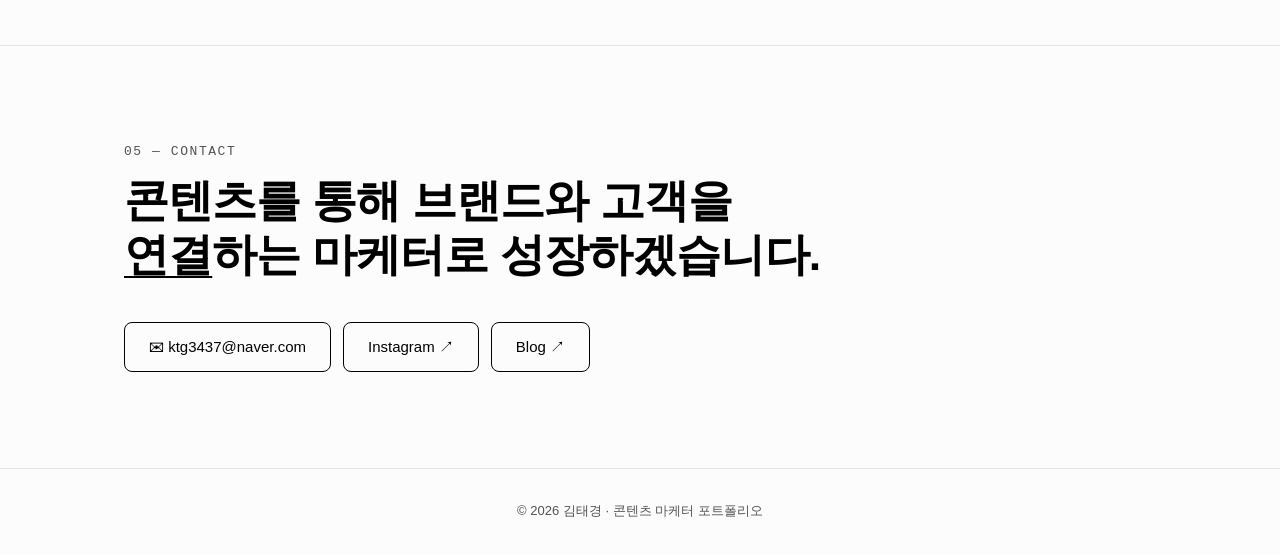
==== commit 082609ae: "feat: 부산뽈뽈 릴스(조회수 5.7만) 작업물을 실제 라이브 버전(modified/)에 반영 - @busanbbolbbol 맛집 릴스 작업물 카드 추가 및 featuredOrd" ====
--- a/modified/index.html
+++ b/modified/index.html
@@ -23,7 +23,7 @@
       if (dark) document.documentElement.classList.add('dark');
     })();
   </script>
-  <link rel="stylesheet" href="css/style.css?v=20260711-mono">
+  <link rel="stylesheet" href="css/style.css?v=20260712-lightbox">
 </head>
 <body>
 
@@ -47,6 +47,7 @@
       <p class="hero-eyebrow">Content Marketer · 김태경</p>
       <h1 class="hero-title">기획하고, 분석해서<br>사람을 움직이는 콘텐츠</h1>
       <div class="hero-badge">🏆 우수사례 공모전 청년영상부문 장려상 수상</div>
+      <div class="hero-badge">🎬 릴스 조회수 5.7만 — 게시 3일 만에, 광고비 없이</div>
       <div class="hero-about">
         <img class="hero-photo" src="assets/images/profile.jpg" alt="김태경 프로필 사진">
         <div class="hero-about-text">
@@ -58,7 +59,7 @@
       <ul class="hero-strengths">
         <li><strong>전략적 기획력</strong><span>문제 정의부터 타깃·콘셉트 설계까지, 설문·반응 분석으로 방향을 검증</span></li>
         <li><strong>기획-디자인 풀사이클</strong><span>전략을 촬영·편집·배너·캐러셀 디자인까지 직접 실행해 완결</span></li>
-        <li><strong>F&amp;B 전문성</strong><span>식품영양학 전공·영양사 면허로 라벨·성분을 읽는 차별화된 시각</span></li>
+        <li><strong>F&amp;B 전문성</strong><span>식품영양학 전공·영양사 면허의 전문성에 더해, 광고대행사 실습으로 로컬 맛집·카페 콘텐츠 실무까지 경험</span></li>
       </ul>
       <a href="#work" class="hero-cta">작업물 보기 ↓</a>
     </div>
@@ -120,6 +121,18 @@
       <p class="section-label">03 — CAREER</p>
       <h2 class="section-title">경력</h2>
       <div class="timeline">
+        <div class="timeline-item">
+          <div class="timeline-period">2026.07 – 실습 중</div>
+          <div class="timeline-body">
+            <h3>아이렌 <span class="role-tag">실습</span></h3>
+            <p class="timeline-role">광고대행사 · SNS 콘텐츠 기획·제작</p>
+            <div class="activity-tags">
+              <span>#숏폼릴스</span>
+              <span>#로컬F&amp;B</span>
+            </div>
+            <p class="career-summary">광고대행사 아이렌에서 부산 맛집·카페 큐레이션 계정 '@busanbbolbbol'(팔로워 5,277명)의 릴스 콘텐츠를 기획·편집·업로드하고 있습니다. 고깃집을 소재로 한 릴스가 게시 3일 만에 조회수 5.7만 회를 기록하며 팔로워 대비 10배 이상의 자연 도달을 만들었습니다.</p>
+          </div>
+        </div>
         <div class="timeline-item">
           <div class="timeline-period">2025.08 – 2025.11</div>
           <div class="timeline-body">
@@ -298,6 +311,7 @@
           <h3>핵심 역량</h3>
           <div class="tags">
             <span class="tag">콘텐츠 기획·제작</span>
+            <span class="tag">숏폼 콘텐츠</span>
             <span class="tag">SNS 광고 운영</span>
             <span class="tag">영상 기획·편집</span>
             <span class="tag">카피라이팅</span>
@@ -355,6 +369,6 @@
     </div>
   </div>
 
-  <script src="js/main.js?v=20260711-mono"></script>
+  <script src="js/main.js?v=20260712-lightbox"></script>
 </body>
 </html>
--- a/modified/css/style.css
+++ b/modified/css/style.css
@@ -459,7 +459,16 @@
 .gallery { display: grid; grid-template-columns: repeat(3, 1fr); gap: 12px; }
 .gallery.gallery-2 { grid-template-columns: 1fr 1fr; }
 .gallery-item { margin: 0; }
-.gallery-item img { width: 100%; display: block; border: 1px solid var(--border); border-radius: var(--radius); }
+.gallery-item img { width: 100%; display: block; border: 1px solid var(--border); border-radius: var(--radius); cursor: zoom-in; }
+
+/* ===== Lightbox ===== */
+.lightbox {
+  position: fixed; inset: 0; z-index: 1000; display: none;
+  align-items: center; justify-content: center; padding: 24px;
+  background: rgb(0 0 0 / .85); cursor: zoom-out; /* 오버레이: 테마 무관 항상 검정 (스펙 토큰 예외) */
+}
+.lightbox.open { display: flex; }
+.lightbox img { max-width: 100%; max-height: 100%; border-radius: var(--radius); }
 .gallery-item figcaption { margin-top: 7px; font-size: 12px; line-height: 1.5; color: var(--muted-foreground); }
 .modal-links { display: flex; flex-wrap: wrap; gap: 10px; margin-top: 8px; }
 .modal-link {
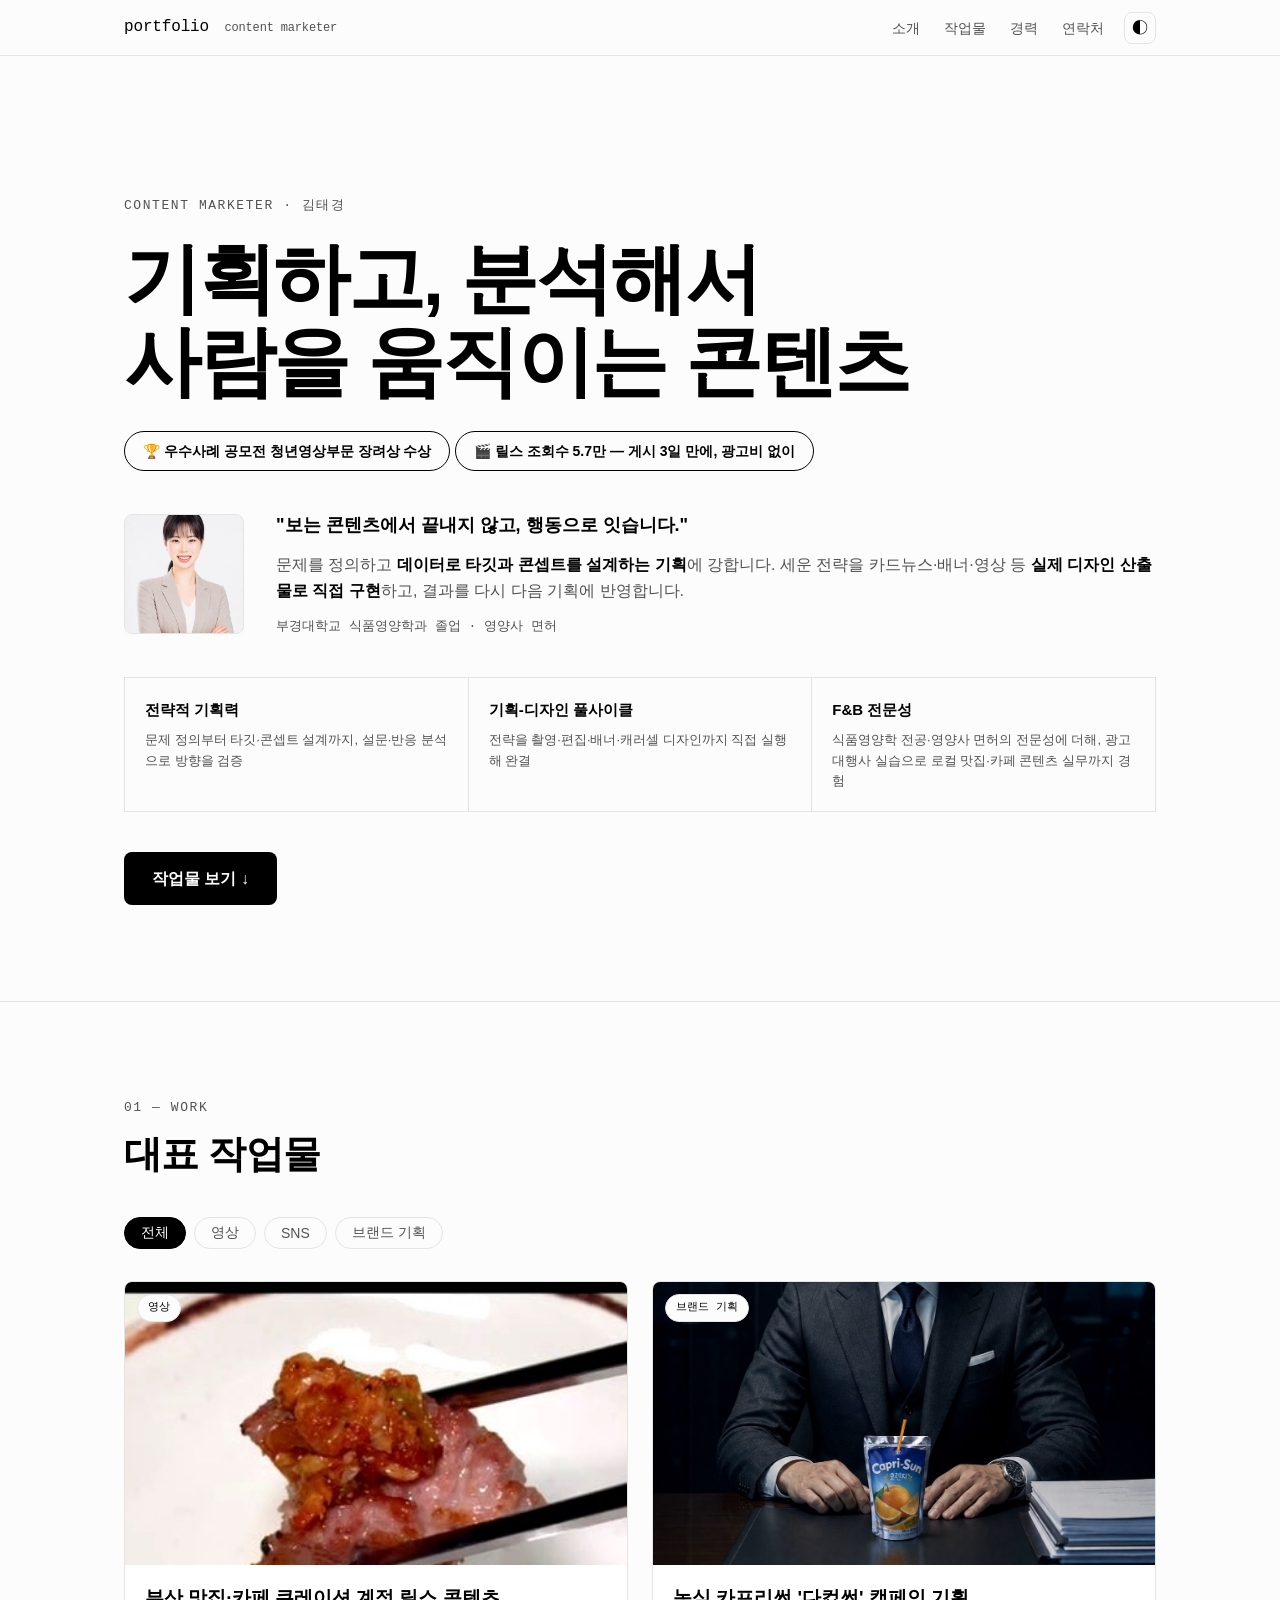
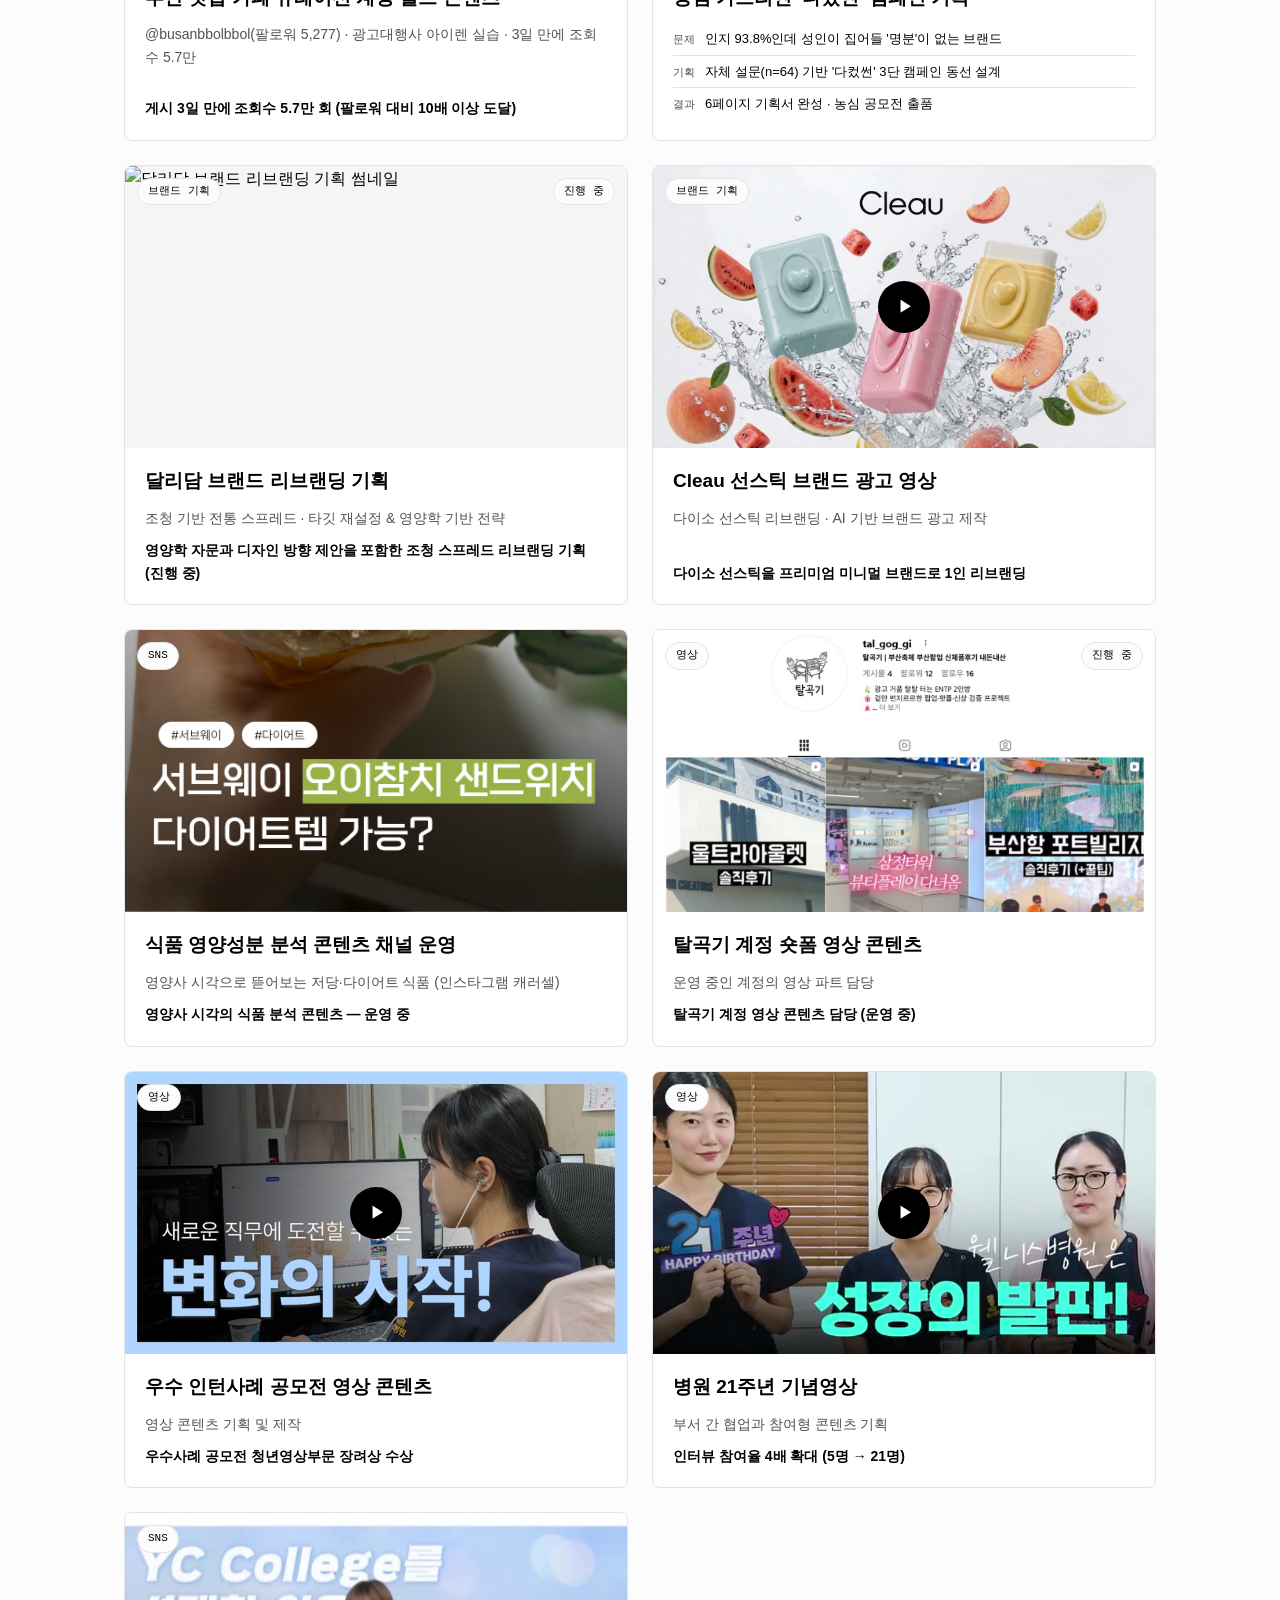
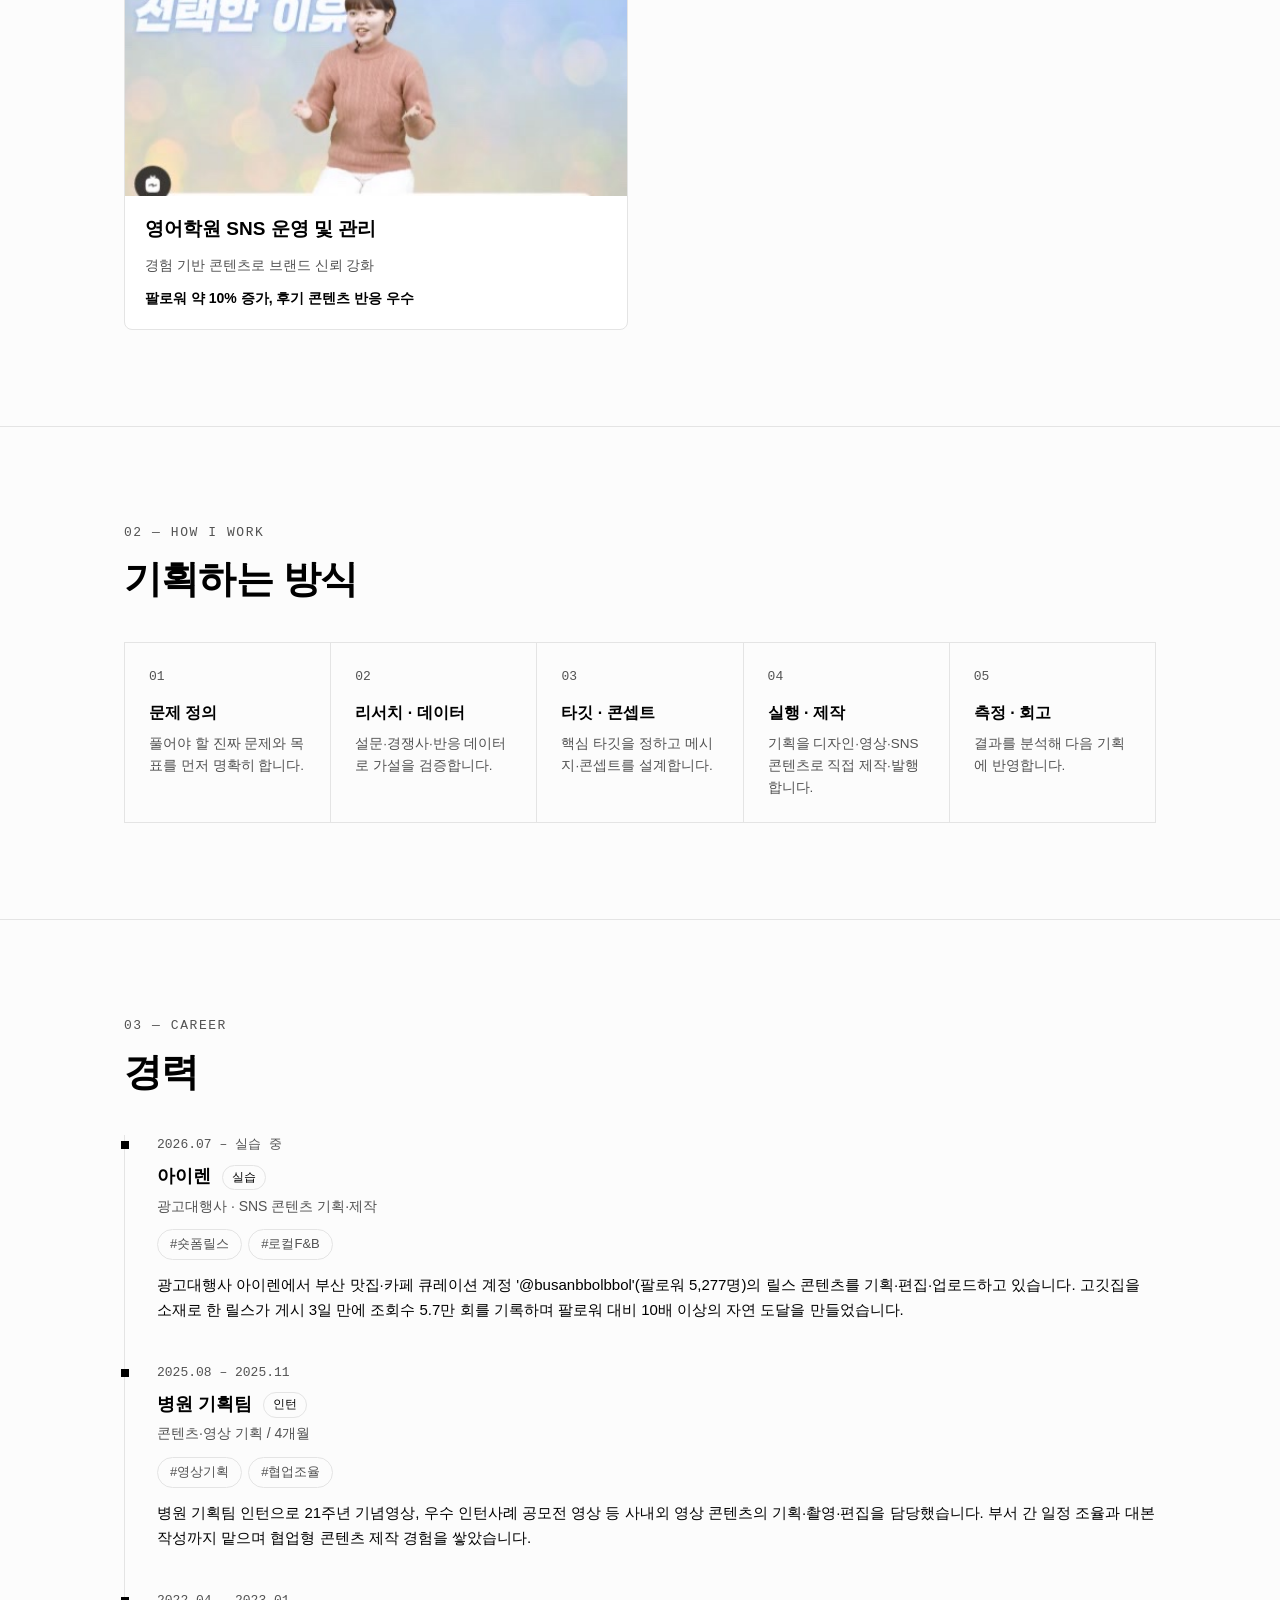
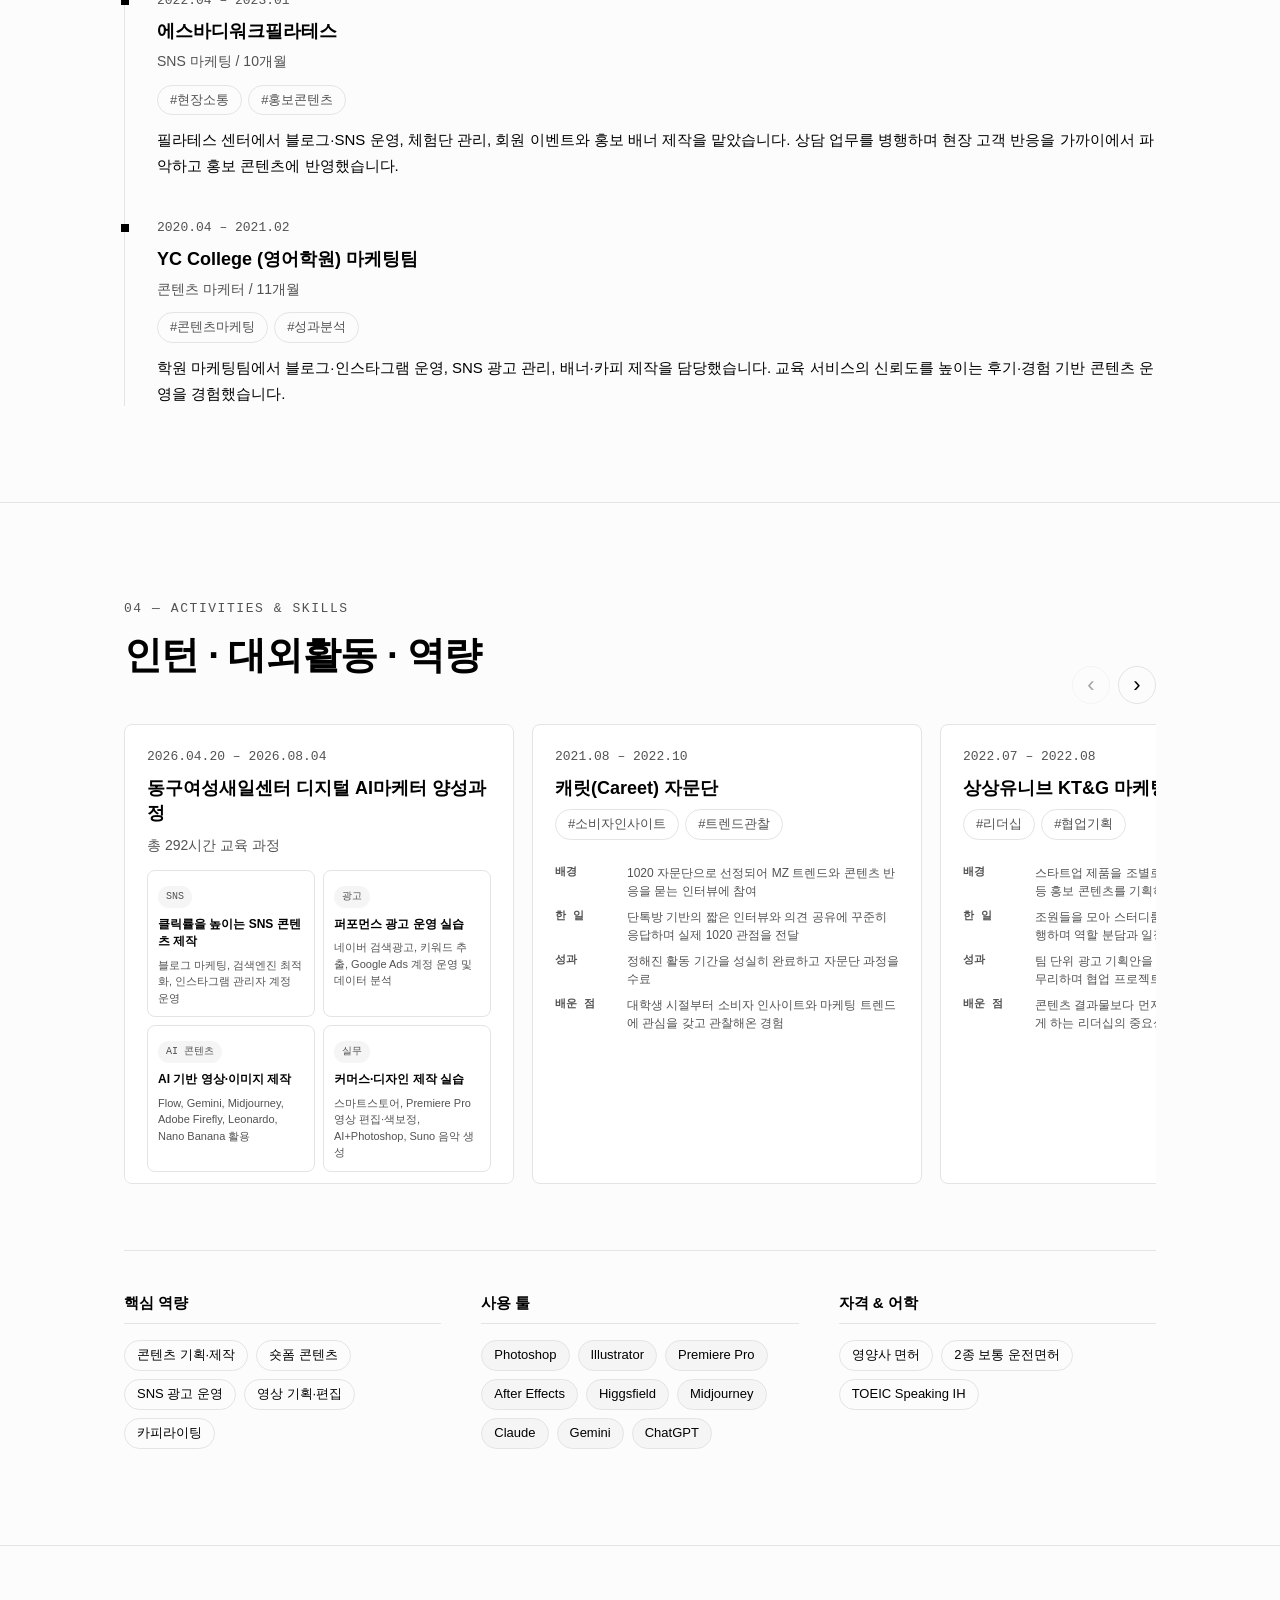
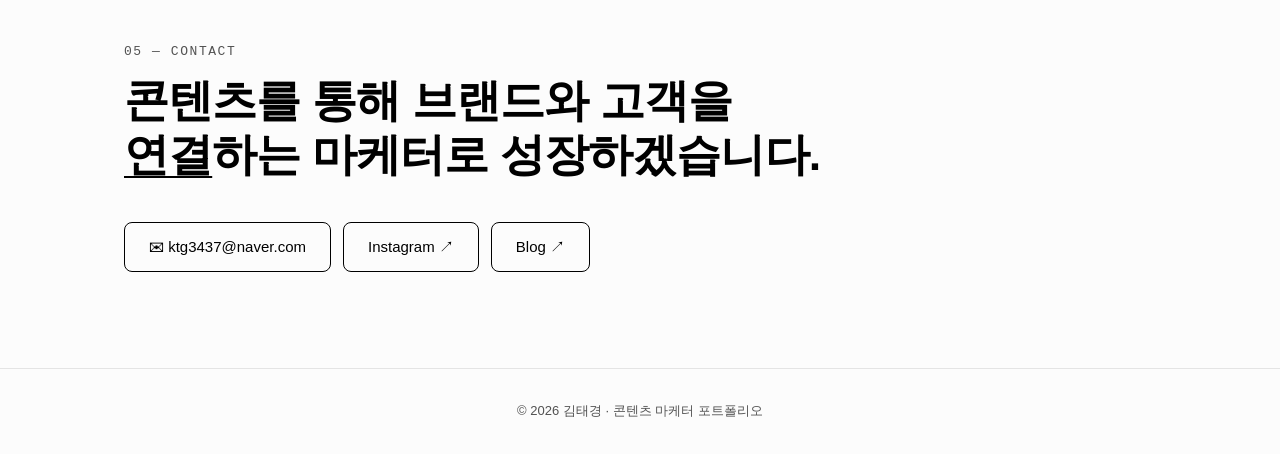
==== commit 36279687: "Refine activities section" ====
--- a/modified/index.html
+++ b/modified/index.html
@@ -210,7 +210,7 @@
             </div>
           </div>
           <div class="activity-artifact">
-            <p class="activity-artifact-label">제작 제안서</p>
+            <p class="activity-artifact-label">제작물</p>
             <details class="proposal-group">
               <summary class="proposal-summary">
                 <img src="assets/images/the-sepo-02.png" alt="" loading="lazy">
@@ -228,7 +228,7 @@
             <details class="proposal-group">
               <summary class="proposal-summary">
                 <img src="assets/images/the-sepo-ppt/the-sepo-ppt-01.png" alt="" loading="lazy">
-                <span><strong>PPT 캡처 이미지</strong><em>24장 보기</em></span>
+                <span><strong>제안서 PPT</strong><em>24장 보기</em></span>
               </summary>
               <div class="activity-proposal-strip activity-proposal-strip-wide">
                 <a href="assets/images/the-sepo-ppt/the-sepo-ppt-01.png" target="_blank" rel="noopener"><img src="assets/images/the-sepo-ppt/the-sepo-ppt-01.png" alt="더세포 PPT 캡처 1페이지" loading="lazy"></a>
--- a/modified/css/style.css
+++ b/modified/css/style.css
@@ -274,43 +274,43 @@
 .activity-grid::-webkit-scrollbar-thumb { background: var(--border); border-radius: 999px; }
 .activity-grid::after { content: ""; flex: 0 0 1px; }
 .activity-card {
-  flex: 0 0 clamp(340px, 42vw, 430px); height: 560px; overflow-y: auto;
+  flex: 0 0 clamp(320px, 38vw, 390px); height: 460px; overflow-y: auto;
   scroll-snap-align: start; overscroll-behavior: contain;
-  display: flex; flex-direction: column; padding: 24px;
+  display: flex; flex-direction: column; padding: 22px;
   border: 1px solid var(--border); border-radius: var(--radius);
   background: var(--card); color: var(--card-foreground);
 }
-.activity-period { margin-bottom: 10px; font-family: var(--font-mono); font-size: 13px; color: var(--muted-foreground); }
-.activity-card h3 { margin-bottom: 10px; font-size: 17px; font-weight: 700; line-height: 1.4; }
+.activity-period { margin-bottom: 8px; font-family: var(--font-mono); font-size: 13px; color: var(--muted-foreground); }
+.activity-card h3 { margin-bottom: 8px; font-size: 18px; font-weight: 700; line-height: 1.4; }
 .activity-card p { font-size: 14px; line-height: 1.7; color: var(--muted-foreground); }
-.activity-stari { list-style: none; display: grid; gap: 10px; margin-top: 14px; }
+.activity-stari { list-style: none; display: grid; gap: 8px; margin-top: 12px; }
 .activity-stari li {
-  display: grid; grid-template-columns: 64px 1fr; gap: 10px; align-items: start;
-  font-size: 13px; line-height: 1.55; color: var(--muted-foreground);
+  display: grid; grid-template-columns: 64px 1fr; gap: 8px; align-items: start;
+  font-size: 12px; line-height: 1.5; color: var(--muted-foreground);
 }
 .activity-stari strong {
   font-family: var(--font-mono); font-size: 11px; text-transform: uppercase;
   color: var(--muted-foreground);
 }
 .activity-stari span { min-width: 0; }
-.activity-work-list { display: grid; grid-template-columns: 1fr 1fr; gap: 10px; margin-top: 14px; }
+.activity-work-list { display: grid; grid-template-columns: 1fr 1fr; gap: 8px; margin-top: 12px; }
 .activity-work-item {
-  border: 1px solid var(--border); border-radius: var(--radius); padding: 12px;
+  border: 1px solid var(--border); border-radius: var(--radius); padding: 10px; min-height: 108px;
 }
 .activity-work-item span {
   display: inline-block; margin-bottom: 8px; padding: 3px 8px; border-radius: 999px;
   background: var(--muted); color: var(--muted-foreground);
   font-family: var(--font-mono); font-size: 10px; text-transform: uppercase;
 }
-.activity-work-item strong { display: block; font-size: 13px; line-height: 1.45; }
-.activity-work-item p { margin-top: 7px; font-size: 12px; line-height: 1.55; color: var(--muted-foreground); }
-.activity-artifact { margin-top: 16px; padding-top: 14px; border-top: 1px solid var(--border); }
+.activity-work-item strong { display: block; font-size: 12px; line-height: 1.45; }
+.activity-work-item p { margin-top: 6px; font-size: 11px; line-height: 1.5; color: var(--muted-foreground); }
+.activity-artifact { margin-top: 14px; padding-top: 12px; border-top: 1px solid var(--border); }
 .activity-artifact-label {
   margin-bottom: 8px; font-family: var(--font-mono); font-size: 11px;
   text-transform: uppercase; color: var(--muted-foreground);
 }
 .activity-video {
-  width: 100%; max-width: 280px; aspect-ratio: 16 / 9; display: block; margin: 0 auto;
+  width: 100%; max-width: 240px; aspect-ratio: 16 / 9; display: block; margin: 0 auto;
   object-fit: cover; background: #000; /* 레터박스: 테마 무관 항상 검정 (스펙 토큰 예외) */
   border: 1px solid var(--border); border-radius: var(--radius);
 }
@@ -344,7 +344,7 @@
 .activity-proposal-strip-wide a { flex-basis: 132px; width: 132px; aspect-ratio: 16 / 9; }
 .activity-proposal-strip img {
   width: 100%; height: 100%; object-fit: cover; display: block;
-  border: 1px solid var(--border); border-radius: 6px;
+  border: 1px solid var(--border); border-radius: 6px; background: var(--card);
 }
 
 /* ===== Skills ===== */
@@ -486,7 +486,7 @@
   .process { grid-template-columns: repeat(2, 1fr); }
   .gallery { grid-template-columns: 1fr 1fr; }
   .activity-controls { margin-top: -44px; }
-  .activity-card { flex-basis: min(82vw, 390px); height: 540px; }
+  .activity-card { flex-basis: min(82vw, 390px); height: 440px; }
 }
 @media (max-width: 640px) {
   .container { padding: 0 20px; }
@@ -502,7 +502,7 @@
   .nav-links a { margin-left: 14px; font-size: 13px; }
   .theme-toggle { margin-left: 12px; }
   .activity-controls { margin: 0 0 14px; justify-content: flex-start; }
-  .activity-card { flex-basis: 86vw; height: 520px; padding: 20px; }
+  .activity-card { flex-basis: 86vw; height: 420px; padding: 20px; }
   .activity-work-list { grid-template-columns: 1fr; }
   .modal-dialog { margin: 0; min-height: 100vh; border-radius: 0; padding: 20px; }
   .modal-title { font-size: 22px; }
